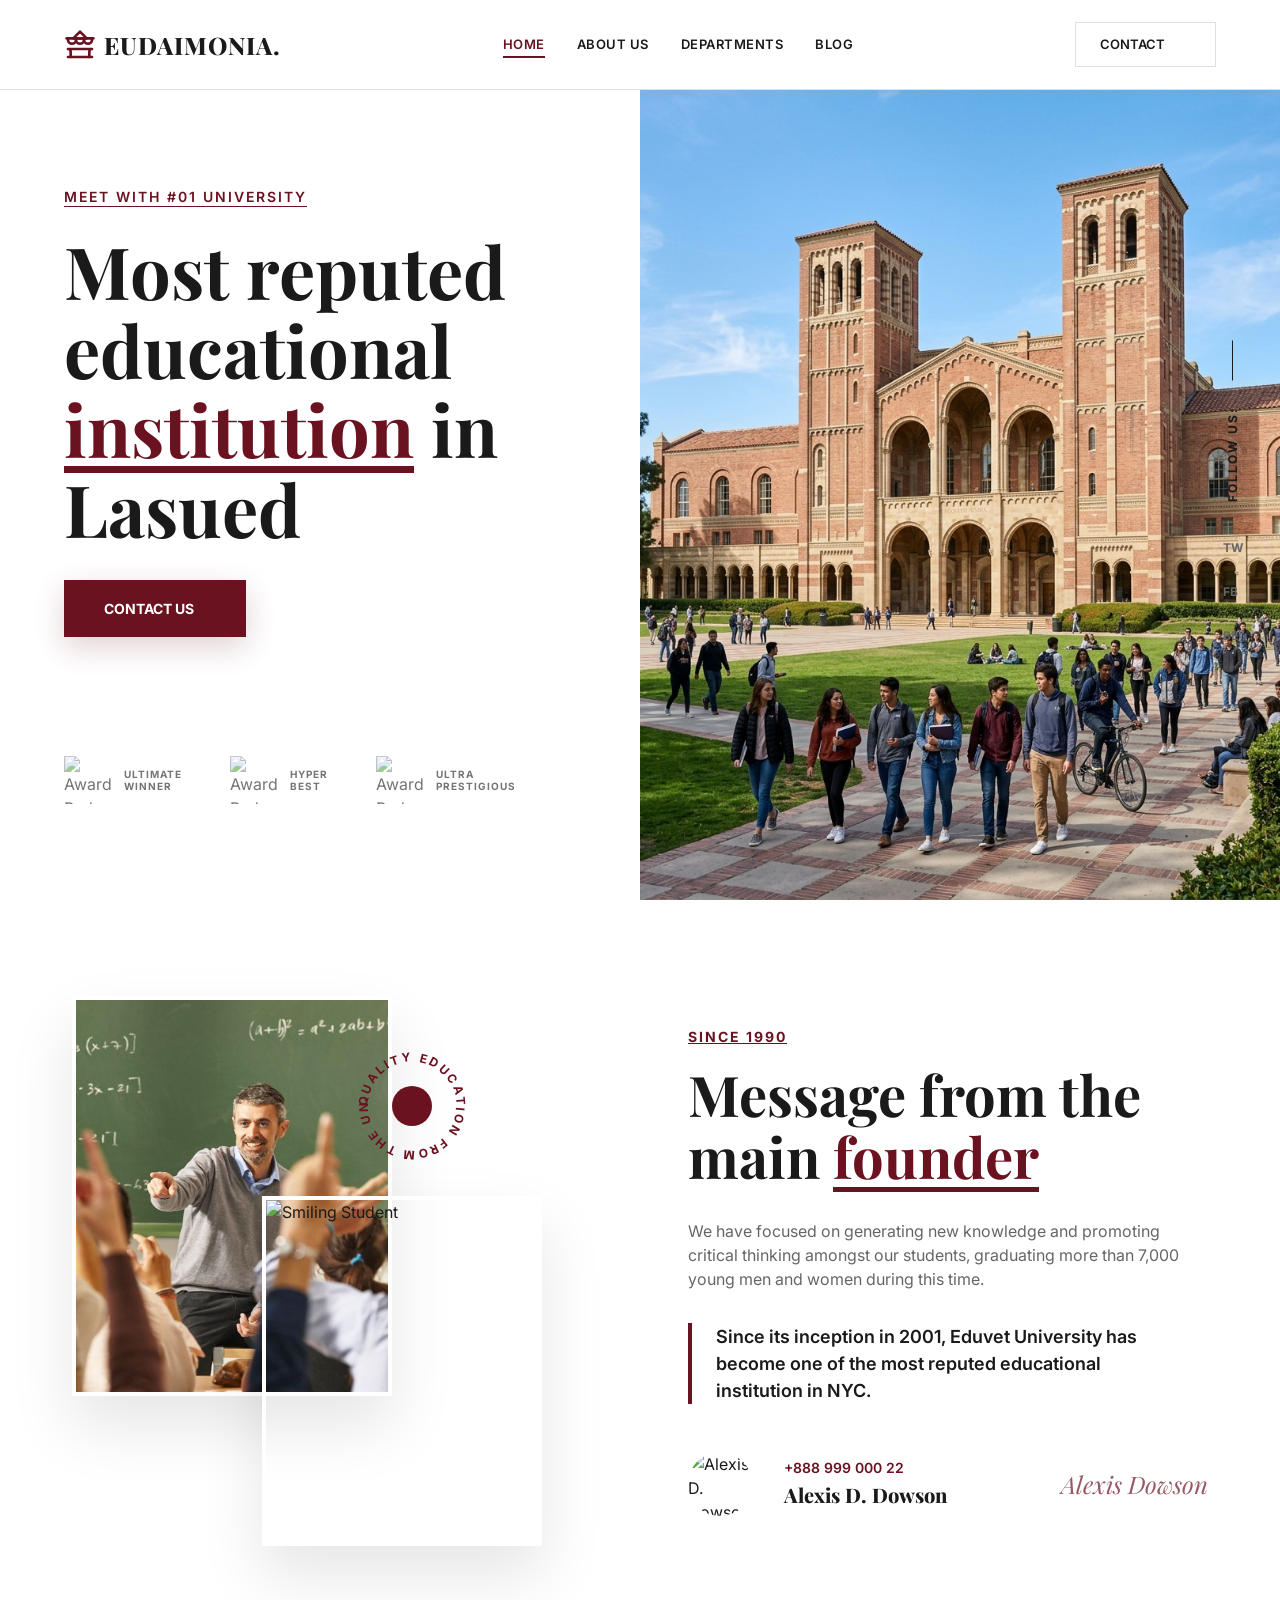
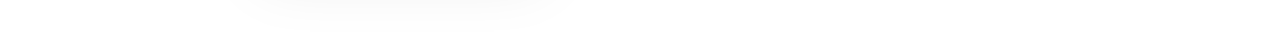
==== index.html @ 39910930 "Fix case sensitivity for hosting (rename Index.html, Style.css, Script.js to lowercase)" ====
<!DOCTYPE html>
<html lang="en">

<head>
    <meta charset="UTF-8">
    <meta name="viewport" content="width=device-width, initial-scale=1.0">
    <title>EUDAIMONIA | Most Reputed Educational Institution</title>
    <meta name="description"
        content="Eudaimonia University - The most reputed educational institution in Booston. Join us for a world-class education and prestigious career opportunities.">
    <link rel="stylesheet" href="style.css">
    <!-- Lucide Icons -->
    <script src="https://unpkg.com/lucide@latest"></script>
</head>

<body>

    <header class="header">
        <div class="logo">
            <svg class="logo-icon" viewBox="0 0 24 24" fill="none" stroke="currentColor" stroke-width="2"
                stroke-linecap="round" stroke-linejoin="round">
                <path d="M3 21h18" />
                <path d="M3 7v1a3 3 0 0 0 6 0V7" />
                <path d="M9 7v1a3 3 0 0 0 6 0V7" />
                <path d="M15 7v1a3 3 0 0 0 6 0V7" />
                <path d="M19 21v-4a2 2 0 0 1 2-2H3a2 2 0 0 1 2 2v4" />
                <path d="M2 7h20" />
                <path d="M12 2 7 7h10L12 2Z" />
            </svg>
            EUDAIMONIA.
        </div>

        <nav class="nav" id="main-nav">
            <a href="#" class="nav-link active">Home</a>
            <a href="./Pages/About.html" class="nav-link">About Us</a>
            <a href="./Pages/Department.html" class="nav-link">Departments</a>
            <a href="./Pages/Blog.html" class="nav-link">Blog</a>
        </nav>

        <div class="header-actions">
            <a href="./Pages/ContactUs.html" class="admission-btn">
                <span>Contact</span>
                <i data-lucide="arrow-up-right" style="width: 16px;"></i>
            </a>
            <button class="menu-toggle" id="menu-toggle" aria-label="Toggle Menu">
                <i data-lucide="menu"></i>
            </button>
        </div>
    </header>

    <main>
        <section class="hero">
            <div class="hero-content">
                <p class="hero-subtitle">Meet with #01 University</p>
                <h1 class="hero-title">
                    Most reputed educational <span>institution</span> in Lasued
                </h1>

                <a href="#" class="apply-btn">
                    Contact Us
                    <i data-lucide="arrow-up-right"></i>
                </a>

                <div class="hero-badges">
                    <div class="badge-item">
                        <img src="https://img.icons8.com/ios/100/6b1221/medal.png" alt="Award Badge" class="badge-icon">
                        <div class="badge-text">Ultimate<br>Winner</div>
                    </div>
                    <div class="badge-item">
                        <img src="https://img.icons8.com/ios/100/6b1221/guarantee--v1.png" alt="Award Badge"
                            class="badge-icon">
                        <div class="badge-text">Hyper<br>Best</div>
                    </div>
                    <div class="badge-item">
                        <img src="https://img.icons8.com/ios/100/6b1221/certificate.png" alt="Award Badge"
                            class="badge-icon">
                        <div class="badge-text">Ultra<br>Prestigious</div>
                    </div>
                </div>
            </div>

            <div class="hero-image-container">
                <img src="assets/hero.png" alt="Eudaimonia University Campus" class="hero-image">

                <aside class="social-sidebar">
                    <span class="follow-text">Follow Us:</span>
                    <div class="social-links">
                        <a href="#" class="social-link">TW</a>
                        <a href="#" class="social-link">FB</a>
                        <a href="#" class="social-link">BE</a>
                    </div>
                </aside>
            </div>
        </section>
    </main>

    <section class="founder-section">
        <div class="container">
            <div class="founder-grid">
                <div class="founder-images">
                    <div class="image-wrapper top-image">
                        <img src="./assets/Professor_with_Student.jpg" alt="Professor with Student">
                    </div>
                    <div class="image-wrapper bottom-image">
                        <img src="https://images.unsplash.com/photo-1523240795612-9a054b0db644?auto=format&fit=crop&q=80&w=800"
                            alt="Smiling Student">
                    </div>
                    <div class="quality-badge">
                        <svg viewBox="0 0 100 100">
                            <path id="circlePath" d="M 50, 50 m -37, 0 a 37,37 0 1,1 74,0 a 37,37 0 1,1 -74,0"
                                fill="none" />
                            <text font-size="10" font-weight="700" letter-spacing="2" fill="var(--primary)">
                                <textPath href="#circlePath">QUALITY EDUCATION FROM THE UNIVEX • </textPath>
                            </text>
                        </svg>
                        <div class="badge-center">
                            <i data-lucide="book-open"></i>
                        </div>
                    </div>
                </div>

                <div class="founder-content">
                    <p class="section-subtitle">Since 1990</p>
                    <h2 class="section-title">Message from the main <span>founder</span></h2>

                    <p class="founder-description">
                        We have focused on generating new knowledge and promoting critical thinking amongst our
                        students, graduating more than 7,000 young men and women during this time.
                    </p>

                    <blockquote class="founder-quote">
                        Since its inception in 2001, Eduvet University has become one of the most reputed educational
                        institution in NYC.
                    </blockquote>

                    <div class="founder-info">
                        <div class="founder-avatar">
                            <img src="https://images.unsplash.com/photo-1573496359142-b8d87734a5a2?auto=format&fit=crop&q=80&w=200"
                                alt="Alexis D. Dowson">
                        </div>
                        <div class="founder-meta">
                            <p class="founder-phone">+888 999 000 22</p>
                            <h4 class="founder-name">Alexis D. Dowson</h4>
                        </div>
                        <div class="founder-signature">
                            <span class="signature-font">Alexis Dowson</span>
                        </div>
                    </div>
                </div>
            </div>
        </div>
    </section>

    <script src="script.js"></script>
    <script>
        // Initialize Lucide icons
        lucide.createIcons();
    </script>
</body>

</html>
---- style.css ----
@import url('https://fonts.googleapis.com/css2?family=Inter:wght@400;500;600;700&family=Playfair+Display:wght@700;800&display=swap');

:root {
    /* Colors */
    --primary: #6b1221;
    --primary-hover: #540e1a;
    --text-main: #1a1a1a;
    --text-muted: #666666;
    --bg-white: #ffffff;
    --bg-light: #f9f9f9;
    --border: #e0e0e0;

    /* Spacing (8px grid) */
    --space-1: 8px;
    --space-2: 16px;
    --space-3: 24px;
    --space-4: 32px;
    --space-6: 48px;
    --space-8: 64px;
    --space-12: 96px;

    /* Transitions */
    --transition: all 0.3s cubic-bezier(0.4, 0, 0.2, 1);
}

/* Base Styles */
* {
    margin: 0;
    padding: 0;
    box-sizing: border-box;
    -webkit-font-smoothing: antialiased;
}

body {
    font-family: 'Inter', sans-serif;
    color: var(--text-main);
    background-color: var(--bg-white);
    line-height: 1.5;
    overflow-x: hidden;
}

h1,
h2,
h3 {
    font-family: 'Playfair Display', serif;
    line-height: 1.1;
}

a {
    text-decoration: none;
    color: inherit;
    transition: var(--transition);
}

ul {
    list-style: none;
}

img {
    max-width: 100%;
    display: block;
}

/* Accessibility */
@media (prefers-reduced-motion: reduce) {
    * {
        animation-duration: 0.01ms !important;
        animation-iteration-count: 1 !important;
        transition-duration: 0.01ms !important;
        scroll-behavior: auto !important;
    }
}

/* Header & Navigation */
.header {
    height: 90px;
    display: flex;
    align-items: center;
    justify-content: space-between;
    padding: 0 var(--space-8);
    border-bottom: 1px solid var(--border);
    background: var(--bg-white);
    position: sticky;
    top: 0;
    z-index: 100;
}

.logo {
    display: flex;
    align-items: center;
    gap: var(--space-1);
    font-size: 24px;
    font-weight: 800;
    font-family: 'Playfair Display', serif;
    letter-spacing: 1px;
}

.logo-icon {
    width: 32px;
    height: 32px;
    color: var(--primary);
}

.nav {
    display: flex;
    align-items: center;
    gap: var(--space-4);
}

.nav-link {
    font-size: 13px;
    font-weight: 600;
    text-transform: uppercase;
    letter-spacing: 0.5px;
    color: var(--text-main);
    position: relative;
}

.nav-link::after {
    content: '';
    position: absolute;
    bottom: -4px;
    left: 0;
    width: 0;
    height: 2px;
    background: var(--primary);
    transition: var(--transition);
}

.nav-link:hover,
.nav-link.active {
    color: var(--primary);
}

.nav-link:hover::after,
.nav-link.active::after {
    width: 100%;
}

.header-actions {
    display: flex;
    align-items: center;
    gap: var(--space-3);
}

.search-btn {
    background: none;
    border: none;
    cursor: pointer;
    padding: var(--space-1);
    color: var(--text-main);
    transition: var(--transition);
}

.search-btn:hover {
    color: var(--primary);
    transform: scale(1.1);
}

.admission-btn {
    border: 1px solid var(--border);
    padding: 12px var(--space-3);
    font-size: 13px;
    font-weight: 600;
    text-transform: uppercase;
    display: flex;
    align-items: center;
    gap: 10px;
    transition: var(--transition);
}

.admission-btn:hover {
    background: var(--primary);
    color: white;
    border-color: var(--primary);
}

.menu-toggle {
    display: none;
    background: none;
    border: none;
    cursor: pointer;
    padding: var(--space-1);
    color: var(--text-main);
    transition: var(--transition);
}

/* Hero Section */
.hero {
    display: grid;
    grid-template-columns: 1fr 1fr;
    min-height: calc(100vh - 90px);
    position: relative;
}

.hero-content {
    padding: var(--space-12) var(--space-8);
    display: flex;
    flex-direction: column;
    justify-content: center;
    position: relative;
    background: var(--bg-white);
}

/* Watermark background */
.hero-content::before {
    content: '';
    position: absolute;
    top: 50%;
    left: 10%;
    width: 80%;
    height: 80%;
    background: url('https://img.icons8.com/ios/500/maroon/greek-temple.png');
    background-repeat: no-repeat;
    background-size: contain;
    background-position: center;
    opacity: 0.03;
    transform: translateY(-50%);
    pointer-events: none;
}

.hero-subtitle {
    font-size: 14px;
    font-weight: 600;
    color: var(--primary);
    text-transform: uppercase;
    letter-spacing: 2px;
    margin-bottom: var(--space-3);
    text-decoration: underline;
    text-underline-offset: 4px;
}

.hero-title {
    font-size: 72px;
    color: var(--text-main);
    margin-bottom: var(--space-4);
    max-width: 600px;
}

.hero-title span {
    color: var(--primary);
    text-decoration: underline;
    text-underline-offset: 8px;
}

.apply-btn {
    display: inline-flex;
    align-items: center;
    gap: 12px;
    background: var(--primary);
    color: white;
    padding: 18px 40px;
    font-size: 14px;
    font-weight: 700;
    text-transform: uppercase;
    width: fit-content;
    margin-bottom: var(--space-12);
    box-shadow: 0 10px 30px rgba(107, 18, 33, 0.2);
}

.apply-btn:hover {
    background: var(--primary-hover);
    transform: translateY(-2px);
    box-shadow: 0 15px 40px rgba(107, 18, 33, 0.3);
}

.hero-badges {
    display: flex;
    gap: var(--space-6);
    margin-top: auto;
}

.badge-item {
    display: flex;
    align-items: center;
    gap: 12px;
    opacity: 0.6;
    transition: var(--transition);
}

.badge-item:hover {
    opacity: 1;
}

.badge-icon {
    width: 48px;
    height: 48px;
}

.badge-text {
    font-size: 10px;
    font-weight: 700;
    text-transform: uppercase;
    letter-spacing: 1px;
    line-height: 1.2;
}

/* Hero Image Column */
.hero-image-container {
    position: relative;
    overflow: hidden;
}

.hero-image {
    width: 100%;
    height: 100%;
    object-fit: cover;
    transition: transform 10s ease;
}

.hero-image-container:hover .hero-image {
    transform: scale(1.1);
}

/* Social Sidebar */
.social-sidebar {
    position: absolute;
    right: 0;
    top: 50%;
    transform: translateY(-50%);
    display: flex;
    flex-direction: column;
    align-items: center;
    gap: var(--space-4);
    padding: var(--space-4);
    z-index: 10;
}

.follow-text {
    writing-mode: vertical-rl;
    transform: rotate(180deg);
    font-size: 12px;
    font-weight: 700;
    text-transform: uppercase;
    letter-spacing: 2px;
    color: var(--text-main);
    display: flex;
    align-items: center;
    gap: var(--space-2);
}

.follow-text::after {
    content: '';
    width: 1px;
    height: 40px;
    background: var(--text-main);
    margin-top: 10px;
}

.social-links {
    display: flex;
    flex-direction: column;
    gap: var(--space-2);
}

.social-link {
    font-size: 12px;
    font-weight: 700;
    color: var(--text-muted);
    padding: 5px;
}

.social-link:hover {
    color: var(--primary);
}

/* Responsive */
@media (max-width: 1024px) {
    .hero-title {
        font-size: 56px;
    }

    .header {
        padding: 0 var(--space-4);
    }

    .nav {
        gap: var(--space-2);
    }
}

@media (max-width: 768px) {
    .header {
        height: 80px;
        padding: 0 var(--space-2);
    }

    .search-btn,
    .admission-btn {
        display: none;
    }

    .menu-toggle {
        display: block;
        border: 1px solid var(--text-main);
        padding: 10px;
    }

    .hero {
        display: block;
        /* Stack or overlap */
        min-height: auto;
        padding-top: 0;
    }

    .hero-image-container {
        position: absolute;
        top: 0;
        right: 0;
        width: 100%;
        height: 100%;
        z-index: 1;
        opacity: 0.8;
    }

    .hero-image {
        object-position: right top;
    }

    .hero-content {
        position: relative;
        z-index: 2;
        padding: var(--space-8) var(--space-3);
        background: linear-gradient(to right, white 60%, rgba(255, 255, 255, 0) 100%);
        text-align: left;
        align-items: flex-start;
        min-height: 600px;
    }

    .hero-subtitle {
        font-size: 14px;
        margin-bottom: var(--space-4);
    }

    .hero-title {
        font-size: 42px;
        max-width: 280px;
        margin-bottom: var(--space-4);
    }

    .hero-title span {
        display: inline-block;
        border-bottom: 6px solid var(--primary);
        text-decoration: none;
        padding-bottom: 4px;
    }

    .apply-btn {
        margin-bottom: var(--space-6);
    }

    .hero-badges {
        display: none;
        /* Not visible in the reference mobile image */
    }

    .hero-content::before {
        display: none;
    }

    .nav {
        display: flex;
        flex-direction: column;
        position: fixed;
        top: 80px;
        left: 0;
        width: 100%;
        background: var(--bg-white);
        padding: var(--space-4);
        border-bottom: 1px solid var(--border);
        gap: var(--space-3);
        transform: translateY(-100%);
        opacity: 0;
        visibility: hidden;
        transition: var(--transition);
        z-index: 90;
    }

    .nav.active {
        transform: translateY(0);
        opacity: 1;
        visibility: visible;
    }

    .nav-link {
        font-size: 16px;
        width: 100%;
        padding: var(--space-1) 0;
    }

    .social-sidebar {
        display: none;
    }
}

/* Founder Section */
.founder-section {
    padding: var(--space-12) 0;
    background: var(--bg-white);
    overflow: hidden;
}

.container {
    max-width: 1200px;
    margin: 0 auto;
    padding: 0 var(--space-4);
}

.founder-grid {
    display: grid;
    grid-template-columns: 1fr 1fr;
    gap: var(--space-12);
    align-items: center;
}

.founder-images {
    position: relative;
    height: 550px;
}

.image-wrapper {
    position: absolute;
    border: 4px solid white;
    box-shadow: 0 30px 60px rgba(0, 0, 0, 0.1);
    overflow: hidden;
    transition: var(--transition);
}

.image-wrapper img {
    width: 100%;
    height: 100%;
    object-fit: cover;
    transition: var(--transition);
}

.image-wrapper:hover img {
    transform: scale(1.05);
}

.top-image {
    width: 320px;
    height: 400px;
    top: 0;
    left: 0;
    z-index: 1;
}

.bottom-image {
    width: 280px;
    height: 350px;
    bottom: 0;
    right: 50px;
    z-index: 2;
}

.quality-badge {
    position: absolute;
    top: 50px;
    right: 120px;
    width: 120px;
    height: 120px;
    z-index: 3;
    animation: rotate 20s linear infinite;
}

.badge-center {
    position: absolute;
    top: 50%;
    left: 50%;
    transform: translate(-50%, -50%);
    background: var(--primary);
    color: white;
    width: 40px;
    height: 40px;
    border-radius: 50%;
    display: flex;
    align-items: center;
    justify-content: center;
}

@keyframes rotate {
    from {
        transform: rotate(0deg);
    }

    to {
        transform: rotate(360deg);
    }
}

.section-subtitle {
    font-size: 14px;
    font-weight: 700;
    color: var(--primary);
    text-transform: uppercase;
    letter-spacing: 2px;
    margin-bottom: var(--space-2);
    text-decoration: underline;
}

.section-title {
    font-size: 56px;
    color: var(--text-main);
    margin-bottom: var(--space-4);
    max-width: 500px;
}

.section-title span {
    color: var(--primary);
    text-decoration: underline;
    text-underline-offset: 8px;
}

.founder-description {
    color: var(--text-muted);
    font-size: 16px;
    margin-bottom: var(--space-4);
    max-width: 500px;
}

.founder-quote {
    border-left: 4px solid var(--primary);
    padding-left: var(--space-3);
    font-size: 18px;
    font-weight: 600;
    color: var(--text-main);
    margin-bottom: var(--space-6);
    max-width: 500px;
}

.founder-info {
    display: flex;
    align-items: center;
    gap: var(--space-4);
}

.founder-avatar {
    width: 64px;
    height: 64px;
    border-radius: 50%;
    overflow: hidden;
}

.founder-avatar img {
    width: 100%;
    height: 100%;
    object-fit: cover;
}

.founder-phone {
    font-size: 14px;
    font-weight: 600;
    color: var(--primary);
    margin-bottom: 2px;
}

.founder-name {
    font-size: 20px;
    font-weight: 800;
    font-family: 'Playfair Display', serif;
}

.founder-signature {
    margin-left: auto;
}

.signature-font {
    font-family: 'Playfair Display', serif;
    font-style: italic;
    font-size: 24px;
    color: var(--primary);
    opacity: 0.7;
}

/* Responsive adjustments for founder section */
@media (max-width: 992px) {
    .section-title {
        font-size: 48px;
    }

    .founder-grid {
        gap: var(--space-8);
    }
}

@media (max-width: 768px) {
    .founder-section {
        padding: var(--space-8) 0;
    }

    .founder-grid {
        grid-template-columns: 1fr;
        gap: var(--space-12);
    }

    .founder-images {
        height: 600px;
        /* Increased to accommodate vertical stacking */
        width: 100%;
        max-width: 450px;
        margin: 0 auto;
        position: relative;
    }

    .top-image {
        width: 70%;
        height: auto;
        aspect-ratio: 3/4;
        top: 0;
        left: 0;
    }

    .bottom-image {
        width: 70%;
        height: auto;
        aspect-ratio: 3/4;
        bottom: 0;
        right: 0;
        top: auto;
        z-index: 2;
    }

    .quality-badge {
        width: 140px;
        height: 140px;
        top: 10px;
        right: -10px;
        display: block;
        z-index: 3;
    }

    .badge-center {
        width: 35px;
        height: 35px;
    }

    .section-title {
        font-size: 38px;
        line-height: 1.2;
    }

    .founder-description,
    .founder-quote {
        text-align: left;
    }

    .founder-quote {
        border-left: 4px solid var(--primary);
        border-top: none;
        padding-left: var(--space-3);
        padding-top: 0;
    }

    .founder-info {
        flex-direction: row;
        flex-wrap: wrap;
        text-align: left;
    }

    .founder-signature {
        margin-left: 0;
        margin-top: var(--space-2);
    }
}

@media (max-width: 480px) {
    .founder-images {
        height: 500px;
    }

    .quality-badge {
        width: 110px;
        height: 110px;
        right: 0;
    }

    .section-title {
        font-size: 32px;
    }
}
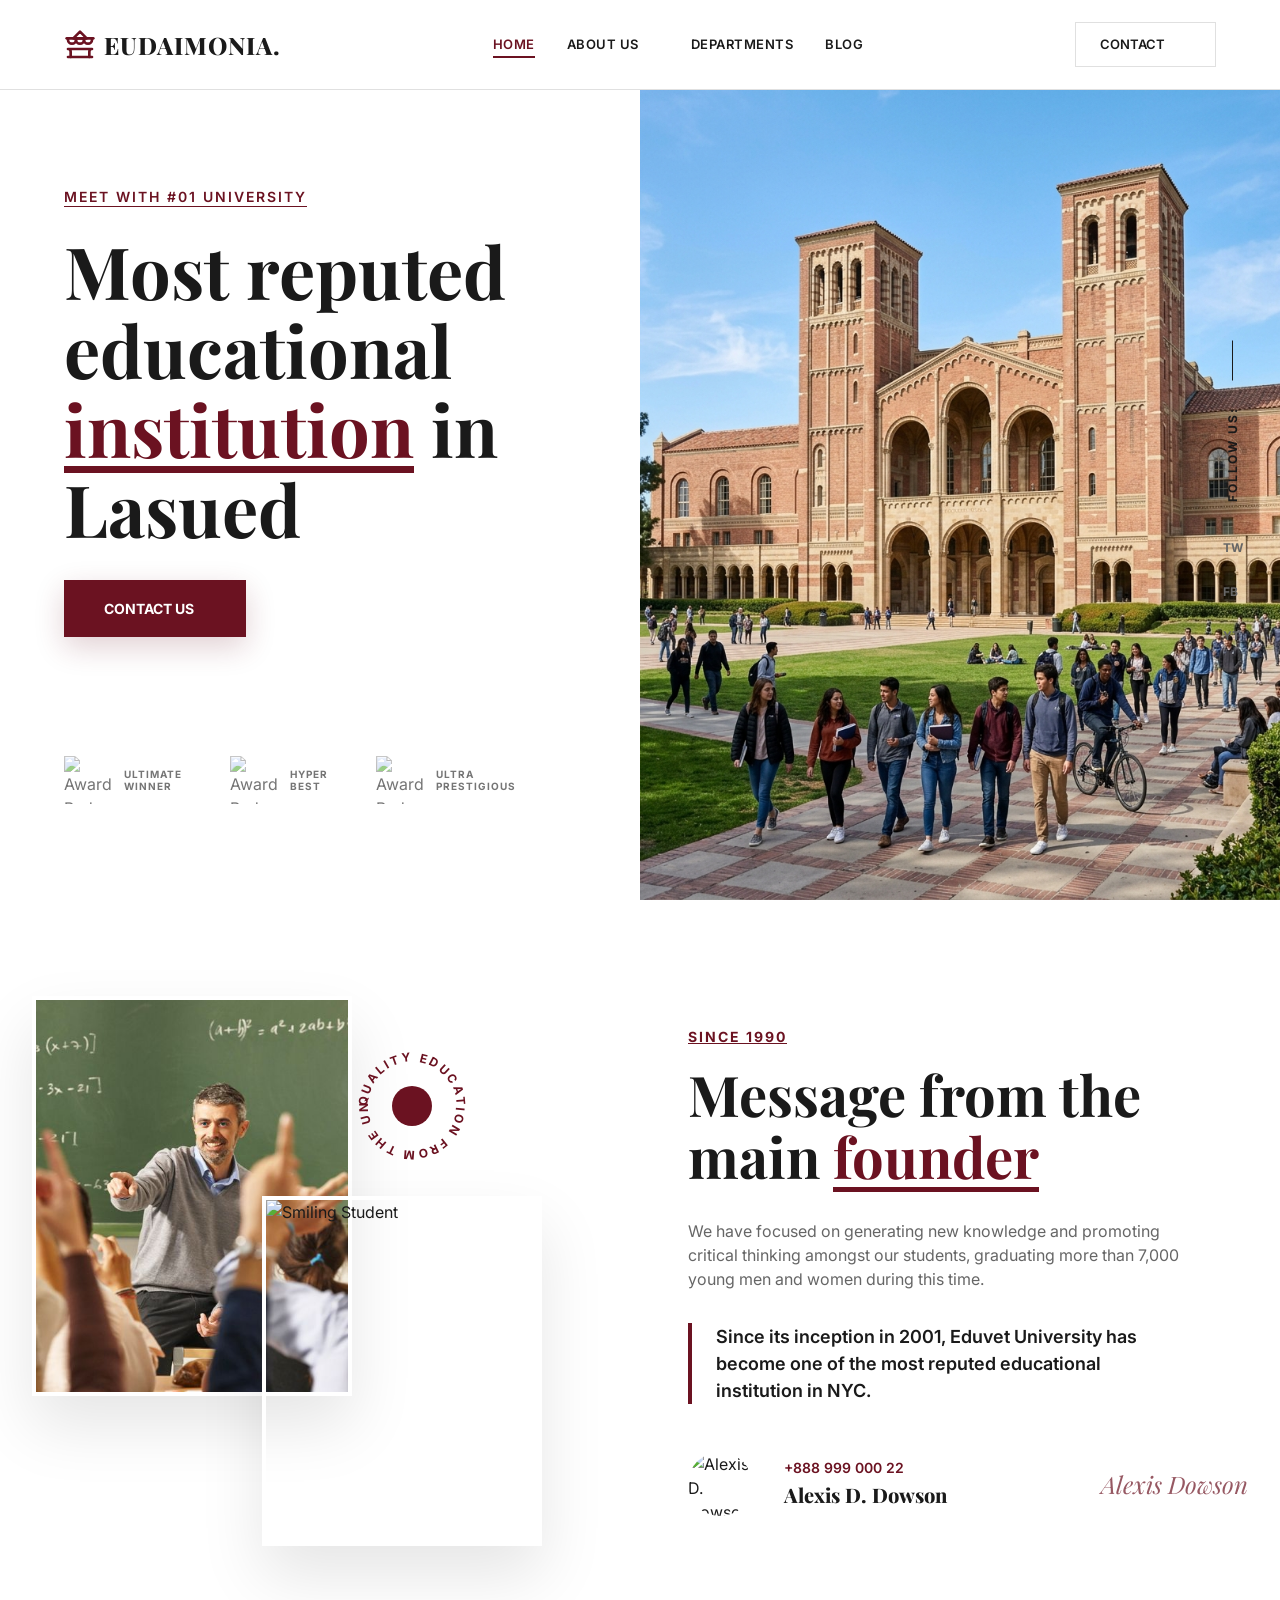
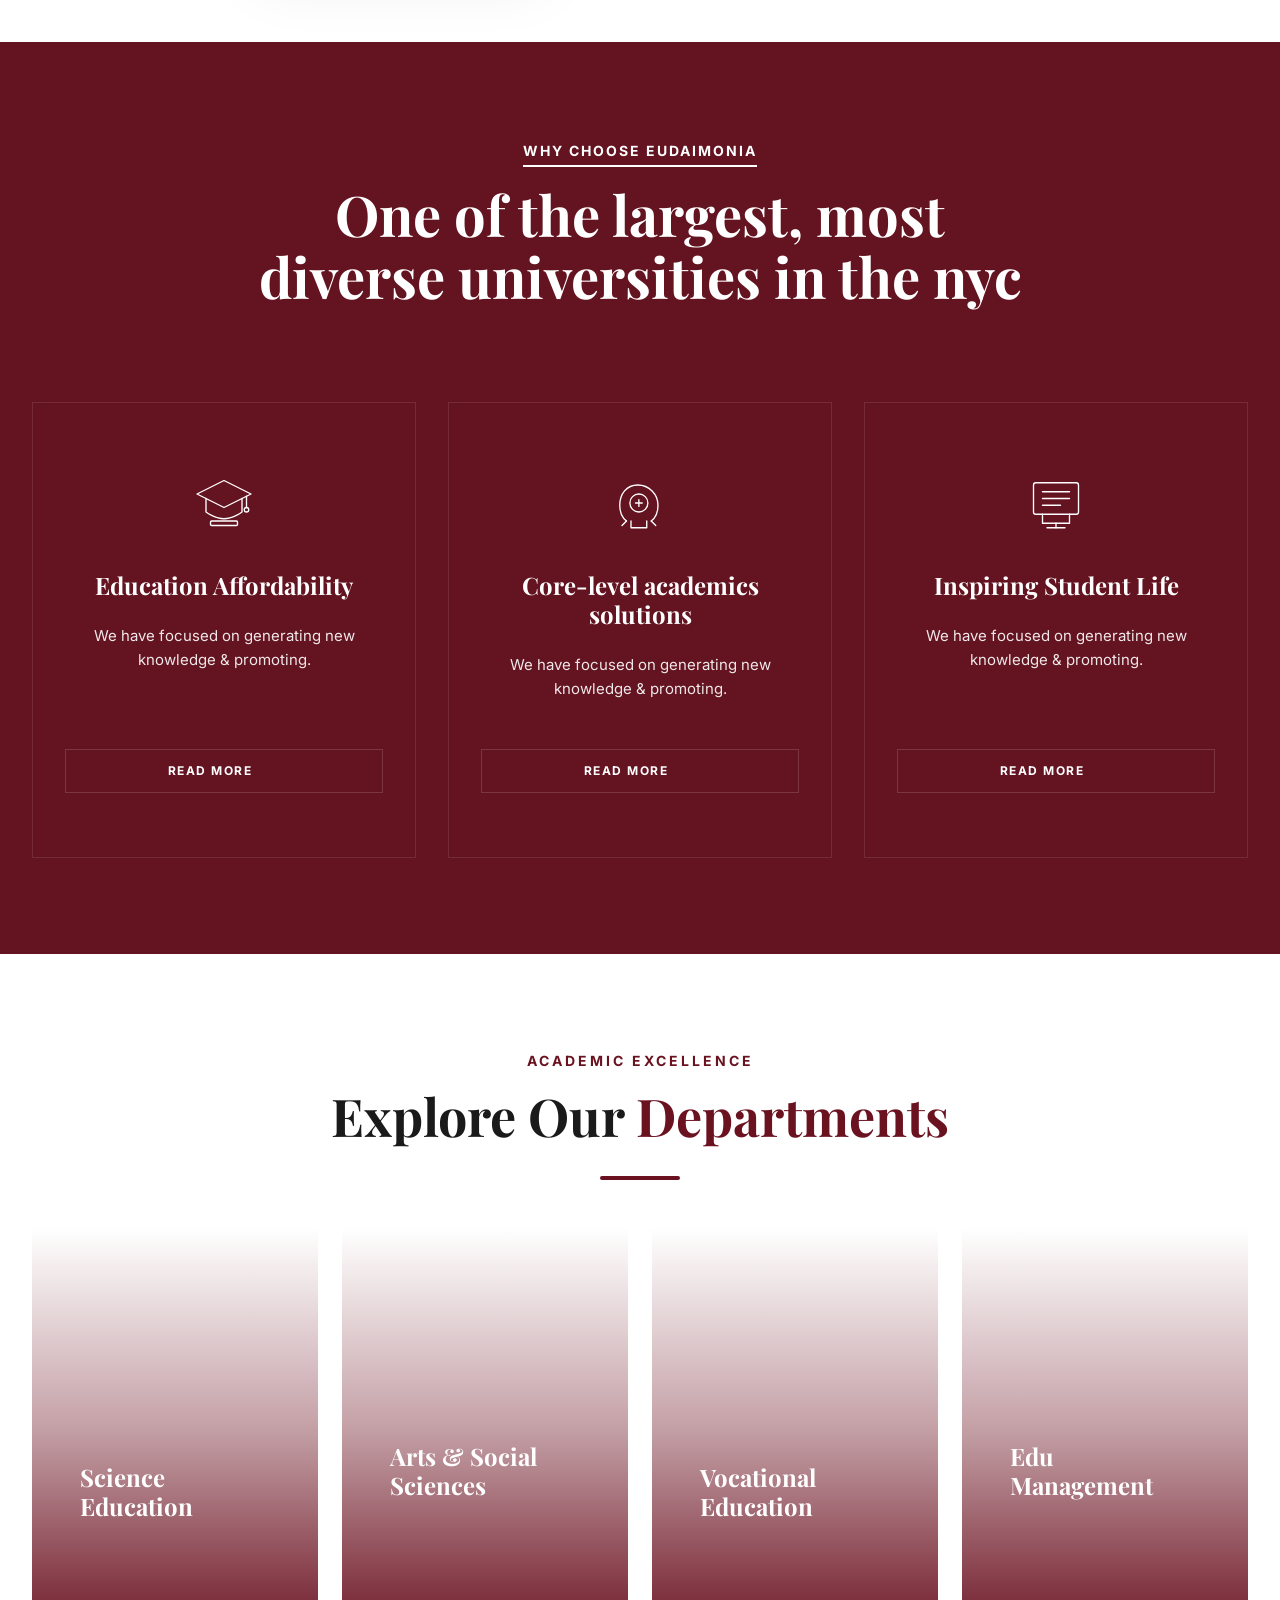
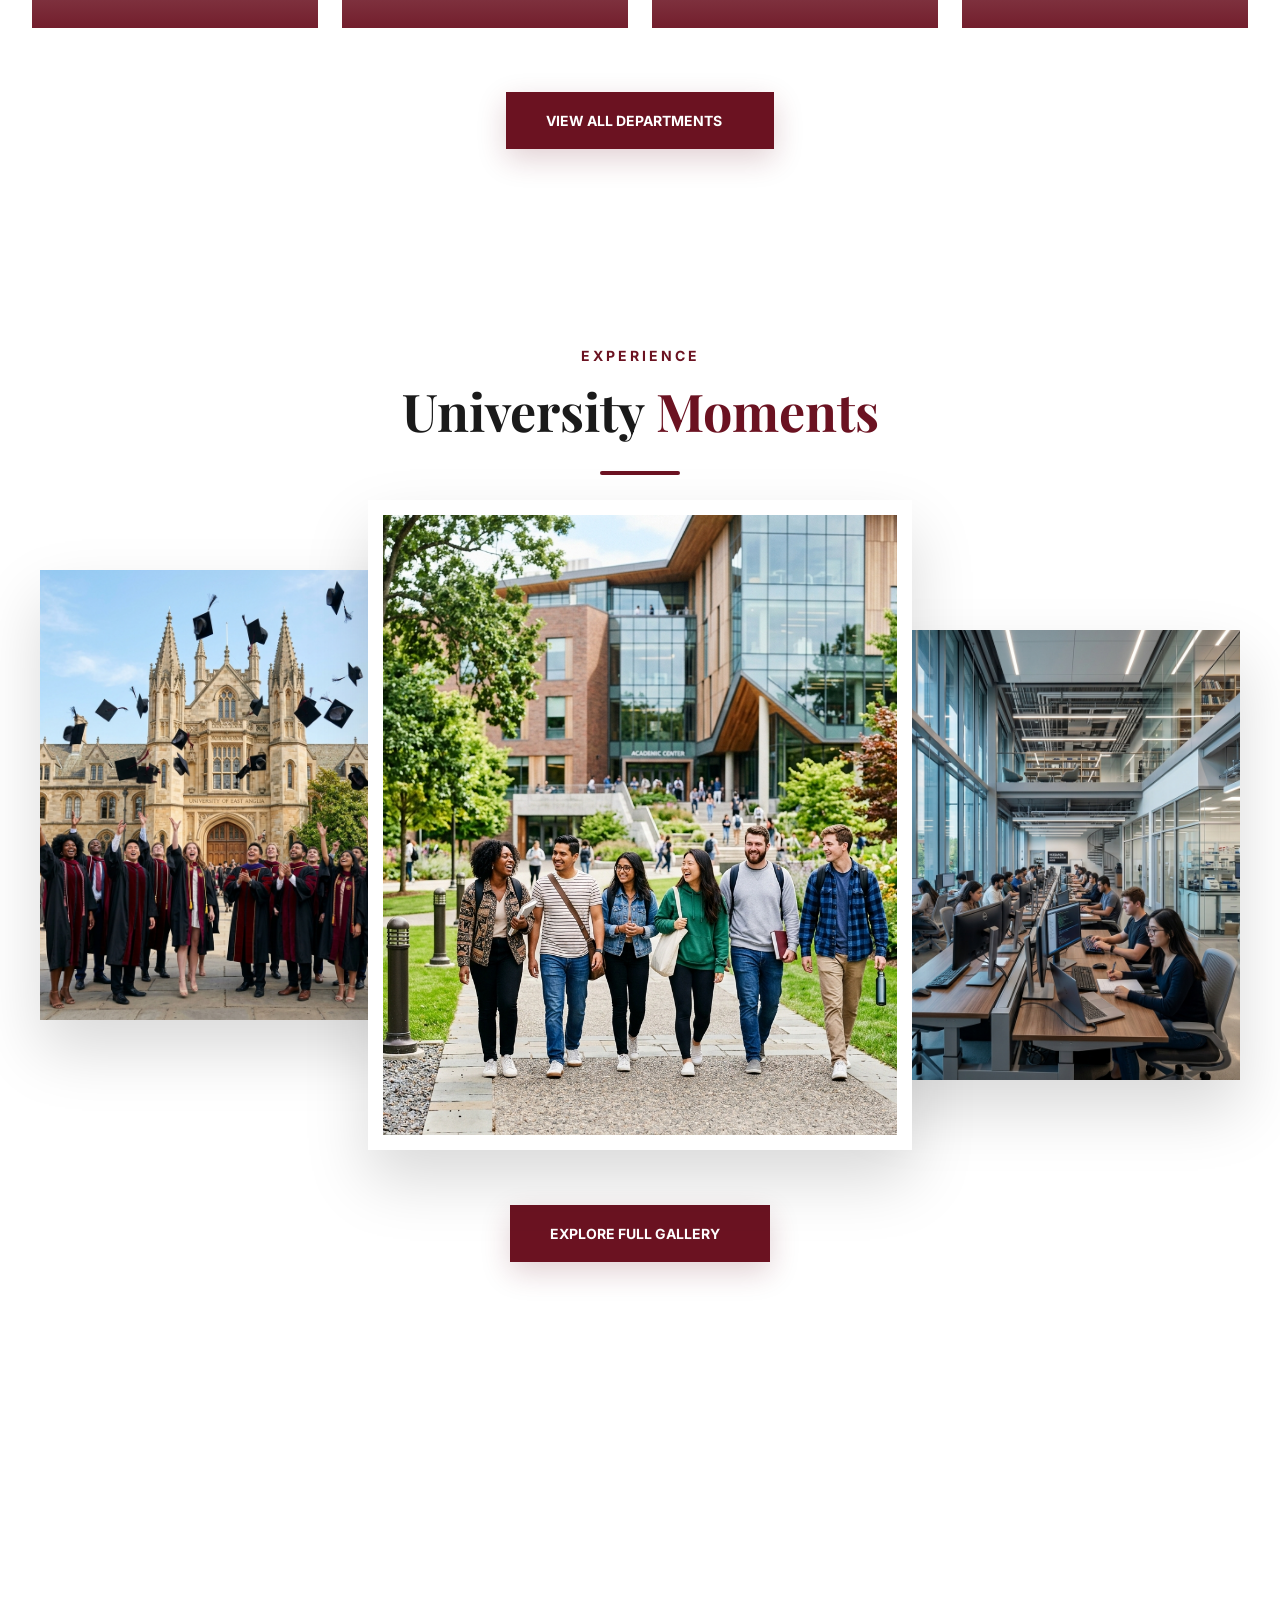
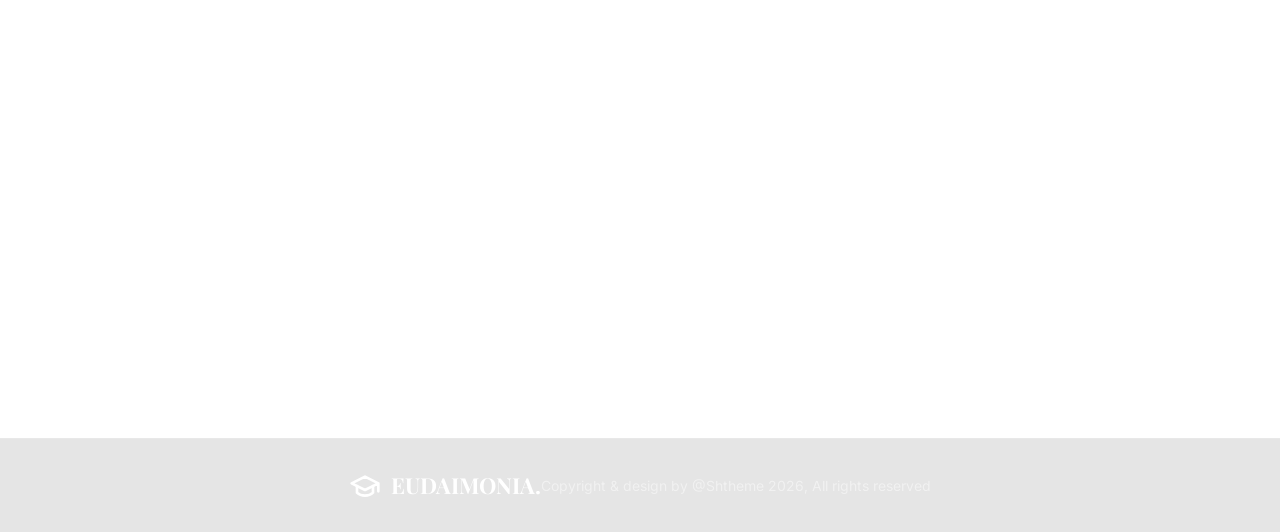
==== commit 0eef91cf: "added some new page" ====
--- a/index.html
+++ b/index.html
@@ -8,6 +8,7 @@
     <meta name="description"
         content="Eudaimonia University - The most reputed educational institution in Booston. Join us for a world-class education and prestigious career opportunities.">
     <link rel="stylesheet" href="style.css">
+    <link rel="icon" type="image/x-icon" href="./assets/LasuedLogo.jpg">
     <!-- Lucide Icons -->
     <script src="https://unpkg.com/lucide@latest"></script>
 </head>
@@ -30,8 +31,23 @@
         </div>
 
         <nav class="nav" id="main-nav">
-            <a href="#" class="nav-link active">Home</a>
-            <a href="./Pages/About.html" class="nav-link">About Us</a>
+            <a href="index.html" class="nav-link active">Home</a>
+            <div class="nav-item">
+                <a href="./Pages/About.html" class="nav-link dropdown-toggle">
+                    About Us
+                    <i data-lucide="chevron-down"></i>
+                </a>
+                <div class="dropdown-menu">
+                    <a href="./Pages/WhyUs.html" class="dropdown-link">
+                        <i data-lucide="help-circle"></i>
+                        Why Choose Us
+                    </a>
+                    <a href="./Pages/Gallery.html" class="dropdown-link">
+                        <i data-lucide="image"></i>
+                        Full Gallery
+                    </a>
+                </div>
+            </div>
             <a href="./Pages/Department.html" class="nav-link">Departments</a>
             <a href="./Pages/Blog.html" class="nav-link">Blog</a>
         </nav>
@@ -50,17 +66,17 @@
     <main>
         <section class="hero">
             <div class="hero-content">
-                <p class="hero-subtitle">Meet with #01 University</p>
-                <h1 class="hero-title">
+                <p class="hero-subtitle reveal">Meet with #01 University</p>
+                <h1 class="hero-title reveal">
                     Most reputed educational <span>institution</span> in Lasued
                 </h1>
 
-                <a href="#" class="apply-btn">
+                <a href="#" class="apply-btn reveal">
                     Contact Us
                     <i data-lucide="arrow-up-right"></i>
                 </a>
 
-                <div class="hero-badges">
+                <div class="hero-badges reveal">
                     <div class="badge-item">
                         <img src="https://img.icons8.com/ios/100/6b1221/medal.png" alt="Award Badge" class="badge-icon">
                         <div class="badge-text">Ultimate<br>Winner</div>
@@ -84,9 +100,9 @@
                 <aside class="social-sidebar">
                     <span class="follow-text">Follow Us:</span>
                     <div class="social-links">
-                        <a href="#" class="social-link">TW</a>
-                        <a href="#" class="social-link">FB</a>
-                        <a href="#" class="social-link">BE</a>
+                        <a href="https://x.com/lasued_official" target="_blank" class="social-link">TW</a>
+                        <a href="https://web.facebook.com/lasuedofficial/" target="_blank" class="social-link">FB</a>
+                        <a href="https://www.youtube.com/@LASUEDOfficial" target="_blank" class="social-link">YT</a>
                     </div>
                 </aside>
             </div>
@@ -118,7 +134,7 @@
                     </div>
                 </div>
 
-                <div class="founder-content">
+                <div class="founder-content reveal">
                     <p class="section-subtitle">Since 1990</p>
                     <h2 class="section-title">Message from the main <span>founder</span></h2>
 
@@ -149,6 +165,263 @@
             </div>
         </div>
     </section>
+
+    <section class="why-choose-section" id="why-us">
+        <div class="container">
+            <div class="why-header reveal">
+                <p class="why-subtitle">WHY CHOOSE EUDAIMONIA</p>
+                <h2 class="why-title" style="color: white;">One of the largest, most diverse <span>universities</span>
+                    in the nyc</h2>
+            </div>
+
+            <div class="why-grid">
+                <div class="why-card reveal delay-1">
+                    <div class="why-icon">
+                        <svg viewBox="0 0 64 64" fill="none" stroke="currentColor" stroke-width="1.5"
+                            stroke-linecap="round" stroke-linejoin="round">
+                            <path d="M32 12L8 24L32 36L56 24L32 12Z" />
+                            <path d="M16 28V40C16 40 24 46 32 46C40 46 48 40 48 40V28" />
+                            <path d="M52 26V36" />
+                            <circle cx="52" cy="38" r="2" />
+                            <rect x="20" y="48" width="24" height="4" rx="1" />
+                        </svg>
+                    </div>
+                    <h3 class="why-card-title">Education Affordability</h3>
+                    <p class="why-card-text">We have focused on generating new knowledge & promoting.</p>
+                    <a href="./Pages/WhyUs.html" class="why-read-more">READ MORE <i
+                            data-lucide="arrow-up-right"></i></a>
+                </div>
+
+                <div class="why-card reveal delay-2">
+                    <div class="why-icon">
+                        <svg viewBox="0 0 64 64" fill="none" stroke="currentColor" stroke-width="1.5"
+                            stroke-linecap="round" stroke-linejoin="round">
+                            <path d="M42 48C46 45 48 40 48 34C48 24 40 16 30 16C20 16 14 24 14 34C14 40 16 45 20 48" />
+                            <path d="M24 48V54H38V48" />
+                            <circle cx="31" cy="32" r="8" />
+                            <path d="M28 32H34" />
+                            <path d="M31 29V35" />
+                            <path d="M42 48L46 52" />
+                            <path d="M20 48L16 52" />
+                        </svg>
+                    </div>
+                    <h3 class="why-card-title">Core-level academics solutions</h3>
+                    <p class="why-card-text">We have focused on generating new knowledge & promoting.</p>
+                    <a href="./Pages/WhyUs.html" class="why-read-more">READ MORE <i
+                            data-lucide="arrow-up-right"></i></a>
+                </div>
+
+                <div class="why-card reveal delay-3">
+                    <div class="why-icon">
+                        <svg viewBox="0 0 64 64" fill="none" stroke="currentColor" stroke-width="1.5"
+                            stroke-linecap="round" stroke-linejoin="round">
+                            <rect x="12" y="14" width="40" height="28" rx="2" />
+                            <path d="M20 42V50H44V42" />
+                            <path d="M32 50V54" />
+                            <path d="M24 54H40" />
+                            <path d="M20 22H44" />
+                            <path d="M20 28H44" />
+                            <path d="M20 34H36" />
+                        </svg>
+                    </div>
+                    <h3 class="why-card-title">Inspiring Student Life</h3>
+                    <p class="why-card-text">We have focused on generating new knowledge & promoting.</p>
+                    <a href="#" class="why-read-more">READ MORE <i data-lucide="arrow-up-right"></i></a>
+                </div>
+            </div>
+        </div>
+    </section>
+
+    <section class="home-dept-section">
+        <div class="container">
+            <div class="home-dept-header reveal">
+                <p class="home-dept-subtitle">Academic Excellence</p>
+                <h2 class="home-dept-title">Explore Our <span>Departments</span></h2>
+                <div class="home-dept-divider"></div>
+            </div>
+
+            <div class="home-dept-grid">
+                <!-- Dept 1 -->
+                <a href="./Pages/Department.html" class="home-dept-card reveal delay-1">
+                    <div class="home-dept-image"
+                        style="background-image: url('https://images.unsplash.com/photo-1532094349884-543bc11b234d?auto=format&fit=crop&q=80&w=800');">
+                    </div>
+                    <div class="home-dept-content">
+                        <div class="home-dept-icon"><i data-lucide="flask-conical"></i></div>
+                        <h3>Science Education</h3>
+                        <p>Advanced studies in Biology, Chemistry, and Physics with modern laboratory research.</p>
+                    </div>
+                </a>
+
+                <!-- Dept 2 -->
+                <a href="./Pages/Department.html" class="home-dept-card reveal delay-2">
+                    <div class="home-dept-image"
+                        style="background-image: url('https://images.unsplash.com/photo-1497633762265-9d179a990aa6?auto=format&fit=crop&q=80&w=800');">
+                    </div>
+                    <div class="home-dept-content">
+                        <div class="home-dept-icon"><i data-lucide="palette"></i></div>
+                        <h3>Arts & Social Sciences</h3>
+                        <p>Exploring languages, history, and social dynamics to prepare future global citizens.</p>
+                    </div>
+                </a>
+
+                <!-- Dept 3 -->
+                <a href="./Pages/Department.html" class="home-dept-card reveal delay-3">
+                    <div class="home-dept-image"
+                        style="background-image: url('https://images.unsplash.com/photo-1581092160562-40aa08e78837?auto=format&fit=crop&q=80&w=800');">
+                    </div>
+                    <div class="home-dept-content">
+                        <div class="home-dept-icon"><i data-lucide="settings"></i></div>
+                        <h3>Vocational Education</h3>
+                        <p>Technical skills and industrial training programs designed for real-world application.</p>
+                    </div>
+                </a>
+
+                <!-- Dept 4 -->
+                <a href="./Pages/Department.html" class="home-dept-card reveal delay-4">
+                    <div class="home-dept-image"
+                        style="background-image: url('https://images.unsplash.com/photo-1552664730-d307ca884978?auto=format&fit=crop&q=80&w=800');">
+                    </div>
+                    <div class="home-dept-content">
+                        <div class="home-dept-icon"><i data-lucide="briefcase"></i></div>
+                        <h3>Edu Management</h3>
+                        <p>Leadership and administrative excellence for the next generation of academic leaders.</p>
+                    </div>
+                </a>
+            </div>
+
+            <div style="text-align: center; margin-top: var(--space-8);">
+                <a href="./Pages/Department.html" class="apply-btn reveal">
+                    View All Departments
+                    <i data-lucide="arrow-right"></i>
+                </a>
+            </div>
+        </div>
+    </section>
+
+    <section class="gallery-section">
+        <div class="gallery-container">
+            <div class="home-dept-header reveal">
+                <p class="home-dept-subtitle">Experience</p>
+                <h2 class="home-dept-title">University <span>Moments</span></h2>
+                <div class="home-dept-divider"></div>
+            </div>
+
+            <!-- Overlapping Hanging Cards -->
+            <div class="gallery-hanging-wrap">
+                <!-- Item 1 -->
+                <div class="hanging-item reveal delay-1">
+                    <img src="./assets/gallery_graduation.png" alt="Graduation Day">
+                    <div class="hanging-content">
+                        <h4>Graduation Day</h4>
+                    </div>
+                </div>
+
+                <!-- Item 2 - The Big Center Card -->
+                <div class="hanging-item reveal">
+                    <img src="./assets/gallery_student_life.png" alt="Student Life">
+                    <div class="hanging-content">
+                        <h4>Campus Community</h4>
+                    </div>
+                </div>
+
+                <!-- Item 3 -->
+                <div class="hanging-item reveal delay-2">
+                    <img src="./assets/gallery_lab.png" alt="Research Lab">
+                    <div class="hanging-content">
+                        <h4>Modern Innovation</h4>
+                    </div>
+                </div>
+            </div>
+
+            <a href="./Pages/Gallery.html" class="apply-btn view-gallery-btn reveal">
+                Explore Full Gallery
+                <i data-lucide="camera"></i>
+            </a>
+        </div>
+    </section>
+
+    <footer class="footer">
+        <div class="container">
+            <div class="footer-top">
+                <!-- About Us -->
+                <div class="footer-col">
+                    <h3 class="footer-title">About LASUED.</h3>
+                    <p class="footer-about-text">
+                        Lagos State University of Education is committed to excellence in teacher education,
+                        innovative research, and community service. We shape the future of education.
+                    </p>
+                    <div class="footer-social">
+                        <a href="https://web.facebook.com/lasuedofficial/" target="_blank" aria-label="Facebook">
+                            <svg xmlns="http://www.w3.org/2000/svg" width="18" height="18" viewBox="0 0 24 24" fill="none" stroke="currentColor" stroke-width="2" stroke-linecap="round" stroke-linejoin="round"><path d="M18 2h-3a5 5 0 0 0-5 5v3H7v4h3v8h4v-8h3l1-4h-4V7a1 1 0 0 1 1-1h3z"></path></svg>
+                        </a>
+                        <a href="#" aria-label="Instagram">
+                            <svg xmlns="http://www.w3.org/2000/svg" width="18" height="18" viewBox="0 0 24 24" fill="none" stroke="currentColor" stroke-width="2" stroke-linecap="round" stroke-linejoin="round"><rect width="20" height="20" x="2" y="2" rx="5" ry="5"></rect><path d="M16 11.37A4 4 0 1 1 12.63 8 4 4 0 0 1 16 11.37z"></path><line x1="17.5" x2="17.51" y1="6.5" y2="6.5"></line></svg>
+                        </a>
+                        <a href="https://x.com/lasued_official" target="_blank" aria-label="Twitter">
+                            <svg xmlns="http://www.w3.org/2000/svg" width="18" height="18" viewBox="0 0 24 24" fill="none" stroke="currentColor" stroke-width="2" stroke-linecap="round" stroke-linejoin="round"><path d="M22 4s-.7 2.1-2 3.4c1.6 10-9.4 17.3-18 11.6 2.2.1 4.4-.6 6-2C3 15.5.5 9.6 3 5c2.2 2.6 5.6 4.1 9 4-.9-4.2 4-6.6 7-3.8 1.1 0 3-1.2 3-1.2z"></path></svg>
+                        </a>
+                        <a href="https://www.youtube.com/@LASUEDOfficial" target="_blank" aria-label="YouTube">
+                            <svg xmlns="http://www.w3.org/2000/svg" width="18" height="18" viewBox="0 0 24 24" fill="none" stroke="currentColor" stroke-width="2" stroke-linecap="round" stroke-linejoin="round"><path d="M2.5 17a24.12 24.12 0 0 1 0-10 2 2 0 0 1 2-2h15a2 2 0 0 1 2 2 24.12 24.12 0 0 1 0 10 2 2 0 0 1-2 2h-15a2 2 0 0 1-2-2z"></path><path d="m10 15 5-3-5-3z"></path></svg>
+                        </a>
+                    </div>
+                </div>
+
+                <!-- Navigation -->
+                <div class="footer-col">
+                    <h3 class="footer-title">Navigation.</h3>
+                    <ul class="footer-links">
+                        <li><a href="index.html">Home</a></li>
+                        <li><a href="./Pages/About.html">About Us</a></li>
+                        <li><a href="./Pages/WhyUs.html">Why Choose Us</a></li>
+                        <li><a href="./Pages/Gallery.html">Full Gallery</a></li>
+                        <li><a href="./Pages/Department.html">Departments</a></li>
+                        <li><a href="./Pages/Blog.html">News & Blog</a></li>
+                        <li><a href="./Pages/ContactUs.html">Contact Us</a></li>
+                    </ul>
+                </div>
+
+                <!-- Contact -->
+                <div class="footer-col">
+                    <h3 class="footer-title">Get in touch.</h3>
+                    <div class="contact-item">
+                        <div class="contact-icon"><i data-lucide="phone"></i></div>
+                        <div class="contact-info">
+                            <p class="contact-value">+234 805 5577 799</p>
+                            <p class="contact-label">Phone number</p>
+                        </div>
+                    </div>
+                    <div class="contact-item">
+                        <div class="contact-icon"><i data-lucide="mail"></i></div>
+                        <div class="contact-info">
+                            <p class="contact-value">info@lasued.edu.ng</p>
+                            <p class="contact-label">Email address</p>
+                        </div>
+                    </div>
+                    <div class="contact-item">
+                        <div class="contact-icon"><i data-lucide="map-pin"></i></div>
+                        <div class="contact-info">
+                            <p class="contact-value">Km 30, Badagry Express Way</p>
+                            <p class="contact-label">Oto/Ijanikin, Lagos State</p>
+                        </div>
+                    </div>
+                </div>
+            </div>
+        </div>
+        <div class="footer-bottom">
+            <div class="container">
+                <div class="footer-logo">
+                    <svg class="logo-icon-footer" viewBox="0 0 24 24" fill="none" stroke="currentColor" stroke-width="2"
+                        stroke-linecap="round" stroke-linejoin="round">
+                        <path d="M22 10v6M2 10l10-5 10 5-10 5z" />
+                        <path d="M6 12v5c3 3 9 3 12 0v-5" />
+                    </svg>
+                    <span>EUDAIMONIA.</span>
+                </div>
+                <p class="copyright">Copyright & design by @Shtheme 2026, All rights reserved</p>
+            </div>
+        </div>
+    </footer>
 
     <script src="script.js"></script>
     <script>
--- a/style.css
+++ b/style.css
@@ -137,10 +137,109 @@
     width: 100%;
 }
 
+/* Navigation Dropdown System - Premium Redesign */
+.nav-item {
+    position: relative;
+    display: flex;
+    align-items: center;
+}
+
+.dropdown-toggle {
+    display: flex;
+    align-items: center;
+    gap: 6px;
+    cursor: pointer;
+}
+
+.dropdown-toggle i {
+    width: 14px;
+    height: 14px;
+    transition: transform 0.4s cubic-bezier(0.4, 0, 0.2, 1);
+}
+
+.nav-item:hover .dropdown-toggle i {
+    transform: rotate(180deg);
+}
+
+.dropdown-menu {
+    position: absolute;
+    top: 120%;
+    left: -20px;
+    width: 260px;
+    background: rgba(255, 255, 255, 0.95);
+    backdrop-filter: blur(20px);
+    border-radius: 12px;
+    box-shadow: 0 25px 50px -12px rgba(0, 0, 0, 0.2);
+    padding: 12px;
+    opacity: 0;
+    visibility: hidden;
+    transform: translateY(15px) scale(0.95);
+    transition: all 0.4s cubic-bezier(0.23, 1, 0.32, 1);
+    border: 1px solid rgba(255, 255, 255, 0.5);
+    z-index: 1000;
+}
+
+.nav-item:hover .dropdown-menu {
+    opacity: 1;
+    visibility: visible;
+    transform: translateY(0) scale(1);
+}
+
+.dropdown-link {
+    display: flex;
+    align-items: center;
+    gap: 12px;
+    padding: 12px 16px;
+    color: var(--text-main);
+    font-size: 14px;
+    font-weight: 500;
+    border-radius: 8px;
+    transition: all 0.3s ease;
+    text-decoration: none;
+    position: relative;
+    overflow: hidden;
+}
+
+.dropdown-link i {
+    width: 18px;
+    height: 18px;
+    color: var(--primary);
+    opacity: 0.8;
+    transition: transform 0.3s ease;
+}
+
+.dropdown-link:hover {
+    background: rgba(107, 18, 33, 0.05);
+    color: var(--primary);
+    padding-left: 20px;
+}
+
+.dropdown-link:hover i {
+    transform: translateX(3px);
+    opacity: 1;
+}
+
+.dropdown-link::before {
+    content: '';
+    position: absolute;
+    left: 0;
+    top: 50%;
+    transform: translateY(-50%);
+    width: 3px;
+    height: 0;
+    background: var(--primary);
+    transition: height 0.3s ease;
+    border-radius: 0 4px 4px 0;
+}
+
+.dropdown-link:hover::before {
+    height: 60%;
+}
+
 .header-actions {
     display: flex;
     align-items: center;
-    gap: var(--space-3);
+    gap: var(--space-4);
 }
 
 .search-btn {
@@ -462,30 +561,89 @@
         display: flex;
         flex-direction: column;
         position: fixed;
-        top: 80px;
+        top: 0;
         left: 0;
-        width: 100%;
-        background: var(--bg-white);
-        padding: var(--space-4);
-        border-bottom: 1px solid var(--border);
-        gap: var(--space-3);
-        transform: translateY(-100%);
-        opacity: 0;
-        visibility: hidden;
-        transition: var(--transition);
-        z-index: 90;
-    }
-
-    .nav.active {
-        transform: translateY(0);
+        width: 85%;
+        max-width: 350px;
+        height: 100vh;
+        background: rgba(255, 255, 255, 0.98);
+        backdrop-filter: blur(20px);
+        padding: 100px var(--space-4) var(--space-4);
+        gap: var(--space-2);
+        transform: translateX(-100%);
         opacity: 1;
         visibility: visible;
+        transition: transform 0.5s cubic-bezier(0.77, 0.2, 0.05, 1);
+        z-index: 1000;
+        box-shadow: 20px 0 50px rgba(0, 0, 0, 0.1);
+        border-right: 1px solid var(--border);
+    }
+
+    .nav.active {
+        transform: translateX(0);
     }
 
     .nav-link {
-        font-size: 16px;
+        font-size: 22px;
+        font-weight: 800;
+        color: var(--text-main);
+        padding: 16px 0;
+        border-bottom: 1px solid rgba(0, 0, 0, 0.05);
+        display: flex;
+        align-items: center;
+        justify-content: space-between;
+        transition: all 0.3s ease;
+    }
+
+    .nav-link:hover {
+        color: var(--primary);
+        padding-left: 10px;
+    }
+
+    .nav-item {
         width: 100%;
-        padding: var(--space-1) 0;
+    }
+
+    .dropdown-toggle {
+        justify-content: space-between;
+        padding: 16px 0;
+        font-size: 22px;
+        font-weight: 800;
+        border-bottom: 1px solid rgba(0, 0, 0, 0.05);
+    }
+
+    .dropdown-menu {
+        position: static;
+        width: 100%;
+        opacity: 1;
+        visibility: visible;
+        transform: none;
+        box-shadow: none;
+        background: rgba(107, 18, 33, 0.02);
+        padding: 0 0 0 var(--space-4);
+        margin-top: 0;
+        display: none;
+        border-radius: 0;
+        border: none;
+    }
+
+    .nav-item:hover .dropdown-menu {
+        display: block;
+    }
+
+    .dropdown-link {
+        padding: 14px 0;
+        font-size: 18px;
+        font-weight: 600;
+        border-bottom: 1px solid rgba(0, 0, 0, 0.03);
+    }
+
+    .dropdown-link:last-child {
+        border-bottom: none;
+    }
+
+    .menu-toggle {
+        z-index: 1100;
     }
 
     .social-sidebar {
@@ -501,7 +659,7 @@
 }
 
 .container {
-    max-width: 1200px;
+    max-width: 1400px;
     margin: 0 auto;
     padding: 0 var(--space-4);
 }
@@ -777,4 +935,798 @@
     .section-title {
         font-size: 32px;
     }
+}
+
+/* Why Choose Section */
+.why-choose-section {
+    padding: var(--space-12) 0;
+    background: #641320;
+    color: white;
+    text-align: center;
+}
+
+.why-header {
+    margin-bottom: var(--space-12);
+}
+
+.why-subtitle {
+    font-size: 14px;
+    font-weight: 700;
+    text-transform: uppercase;
+    letter-spacing: 2px;
+    margin-bottom: var(--space-2);
+    display: inline-block;
+    border-bottom: 2px solid white;
+    padding-bottom: 4px;
+}
+
+.why-title {
+    font-size: 56px;
+    color: #641320;
+    max-width: 800px;
+    margin: 0 auto;
+    font-family: 'Playfair Display', serif;
+}
+
+.why-grid {
+    display: grid;
+    grid-template-columns: repeat(3, 1fr);
+    gap: var(--space-4);
+}
+
+.why-card {
+    border: 1px solid rgba(255, 255, 255, 0.1);
+    padding: var(--space-8) var(--space-4);
+    display: flex;
+    flex-direction: column;
+    align-items: center;
+    transition: var(--transition);
+    position: relative;
+}
+
+.why-card:hover {
+    background: rgba(255, 255, 255, 0.03);
+    border-color: rgba(255, 255, 255, 0.2);
+    transform: translateY(-8px);
+}
+
+.why-icon {
+    width: 72px;
+    height: 72px;
+    margin-bottom: var(--space-4);
+    display: flex;
+    align-items: center;
+    justify-content: center;
+}
+
+.why-icon svg {
+    width: 100%;
+    height: 100%;
+    stroke-width: 1.2;
+}
+
+.why-card-title {
+    font-size: 24px;
+    font-family: 'Playfair Display', serif;
+    margin-bottom: var(--space-3);
+    line-height: 1.2;
+}
+
+.why-card-text {
+    font-size: 15px;
+    line-height: 1.6;
+    margin-bottom: var(--space-6);
+    opacity: 0.9;
+    flex-grow: 1;
+}
+
+.why-read-more {
+    width: 100%;
+    padding: 12px var(--space-4);
+    border: 1px solid rgba(255, 255, 255, 0.15);
+    color: white;
+    font-size: 12px;
+    font-weight: 700;
+    text-transform: uppercase;
+    letter-spacing: 1.5px;
+    display: flex;
+    align-items: center;
+    justify-content: center;
+    gap: 12px;
+    transition: var(--transition);
+    margin-top: auto;
+}
+
+.why-read-more i {
+    width: 16px;
+    height: 16px;
+}
+
+.why-read-more:hover {
+    background: white;
+    color: var(--primary);
+}
+
+/* Footer */
+.footer {
+    padding: var(--space-12) 0 var(--space-4);
+    background: linear-gradient(rgba(107, 18, 33, 0.92), rgba(107, 18, 33, 0.92)),
+        url('https://images.unsplash.com/photo-1541339907198-e08756ebafe1?auto=format&fit=crop&q=80&w=2000');
+    background-size: cover;
+    background-position: center;
+    background-attachment: fixed;
+    color: white;
+}
+
+.footer-top {
+    display: grid;
+    grid-template-columns: 1.5fr 1.5fr 1fr 1.5fr;
+    gap: var(--space-8);
+    margin-bottom: var(--space-12);
+}
+
+.footer-title {
+    font-family: 'Playfair Display', serif;
+    font-size: 32px;
+    font-weight: 700;
+    margin-bottom: var(--space-4);
+    color: white;
+}
+
+.footer-about-text {
+    font-size: 15px;
+    line-height: 1.6;
+    margin-bottom: var(--space-4);
+    opacity: 0.9;
+    max-width: 320px;
+}
+
+.footer-social {
+    display: flex;
+    gap: 12px;
+    margin-top: var(--space-4);
+}
+
+.footer-social a {
+    width: 40px;
+    height: 40px;
+    background: rgba(255, 255, 255, 0.1);
+    border: 1px solid rgba(255, 255, 255, 0.2);
+    display: flex;
+    align-items: center;
+    justify-content: center;
+    transition: var(--transition);
+    color: white;
+}
+
+.footer-social a:hover {
+    background: white;
+    color: var(--primary);
+    transform: translateY(-3px);
+}
+
+.footer-social i,
+.footer-social svg {
+    width: 20px;
+    height: 20px;
+}
+
+.footer-links-grid {
+    display: grid;
+    grid-template-columns: 1fr 1fr;
+    gap: var(--space-2);
+}
+
+.footer-links {
+    display: flex;
+    flex-direction: column;
+    gap: 12px;
+}
+
+.footer-links a {
+    font-size: 15px;
+    opacity: 0.8;
+    transition: var(--transition);
+}
+
+.footer-links a:hover {
+    opacity: 1;
+    padding-left: 5px;
+}
+
+.contact-item {
+    display: flex;
+    align-items: flex-start;
+    gap: var(--space-2);
+    padding: var(--space-2) 0;
+    border-bottom: 1px solid rgba(255, 255, 255, 0.1);
+}
+
+.contact-item:last-of-type {
+    border-bottom: none;
+}
+
+.contact-icon {
+    width: 40px;
+    height: 40px;
+    background: rgba(255, 255, 255, 0.1);
+    border-radius: 50%;
+    display: flex;
+    align-items: center;
+    justify-content: center;
+    flex-shrink: 0;
+}
+
+.contact-icon i {
+    width: 18px;
+    height: 18px;
+}
+
+.contact-value {
+    font-size: 16px;
+    font-weight: 600;
+    margin-bottom: 2px;
+}
+
+.contact-label {
+    font-size: 13px;
+    opacity: 0.7;
+}
+
+.footer-bottom {
+    padding-top: var(--space-4);
+    border-top: 1px solid rgba(255, 255, 255, 0.2);
+    display: flex;
+    align-items: center;
+    justify-content: space-between;
+    position: relative;
+}
+
+.footer-logo {
+    display: flex;
+    align-items: center;
+    gap: 10px;
+    font-family: 'Playfair Display', serif;
+    font-size: 22px;
+    font-weight: 700;
+}
+
+.logo-icon-footer {
+    width: 32px;
+    height: 32px;
+}
+
+.copyright {
+    font-size: 14px;
+    opacity: 0.8;
+}
+
+.scroll-top {
+    width: 45px;
+    height: 45px;
+    background: rgba(255, 255, 255, 0.1);
+    display: flex;
+    align-items: center;
+    justify-content: center;
+    transition: var(--transition);
+}
+
+.scroll-top:hover {
+    background: white;
+    color: var(--primary);
+    transform: translateY(-5px);
+}
+
+/* Responsive for Why Choose and Footer */
+@media (max-width: 1024px) {
+    .why-grid {
+        grid-template-columns: repeat(2, 1fr);
+    }
+
+    .footer-top {
+        grid-template-columns: 1fr 1fr;
+        gap: var(--space-6);
+    }
+}
+
+@media (max-width: 768px) {
+    .why-title {
+        font-size: 38px;
+    }
+
+    .why-grid {
+        grid-template-columns: 1fr;
+        gap: var(--space-4);
+    }
+
+    .footer-top {
+        grid-template-columns: 1fr;
+        gap: var(--space-6);
+    }
+
+    .footer-bottom {
+        flex-direction: column;
+        gap: var(--space-3);
+        text-align: center;
+    }
+
+    .scroll-top {
+        position: fixed;
+        bottom: 20px;
+        right: 20px;
+        z-index: 99;
+        box-shadow: 0 5px 15px rgba(0, 0, 0, 0.2);
+        background: var(--primary);
+    }
+
+    .scroll-top:hover {
+        background: var(--primary-hover);
+        color: white;
+    }
+}
+
+/* Global Scroll Reveal Animation */
+.reveal {
+    opacity: 0;
+    transform: translateY(30px);
+    transition: all 0.8s cubic-bezier(0.4, 0, 0.2, 1);
+}
+
+.reveal.active {
+    opacity: 1;
+    transform: translateY(0);
+}
+
+/* Delay modifiers for staggered animations */
+.delay-1 {
+    transition-delay: 0.1s;
+}
+
+.delay-2 {
+    transition-delay: 0.2s;
+}
+
+.delay-3 {
+    transition-delay: 0.3s;
+}
+
+.delay-4 {
+    transition-delay: 0.4s;
+}
+
+/* Home Department Section - Premium Design */
+.home-dept-section {
+    padding: var(--space-12) 0 var(--space-1) 0;
+    background: white;
+}
+
+.home-dept-header {
+    text-align: center;
+    margin-bottom: var(--space-10);
+    display: flex;
+    flex-direction: column;
+    align-items: center;
+}
+
+.home-dept-subtitle {
+    color: var(--primary);
+    font-size: 14px;
+    font-weight: 700;
+    text-transform: uppercase;
+    letter-spacing: 3px;
+    margin-bottom: var(--space-2);
+}
+
+.home-dept-title {
+    font-size: 52px;
+    color: #1a1a1a;
+    font-family: 'Playfair Display', serif;
+    margin-bottom: var(--space-4);
+}
+
+.home-dept-title span {
+    color: var(--primary);
+    position: relative;
+    display: inline-block;
+}
+
+.home-dept-divider {
+    width: 80px;
+    height: 4px;
+    background: var(--primary);
+    border-radius: 2px;
+}
+
+.home-dept-grid {
+    display: grid;
+    grid-template-columns: repeat(4, 1fr);
+    gap: var(--space-3);
+    margin-top: var(--space-6);
+}
+
+.home-dept-card {
+    position: relative;
+    height: 400px;
+    overflow: hidden;
+    display: flex;
+    flex-direction: column;
+    justify-content: flex-end;
+    text-decoration: none;
+    color: white;
+    transition: var(--transition);
+}
+
+.home-dept-image {
+    position: absolute;
+    top: 0;
+    left: 0;
+    width: 100%;
+    height: 100%;
+    background-size: cover;
+    background-position: center;
+    transition: transform 0.6s cubic-bezier(0.4, 0, 0.2, 1);
+}
+
+.home-dept-card::before {
+    content: '';
+    position: absolute;
+    inset: 0;
+    background: linear-gradient(to top, rgba(107, 18, 33, 0.95) 0%, rgba(107, 18, 33, 0.4) 50%, transparent 100%);
+    z-index: 1;
+    transition: var(--transition);
+}
+
+.home-dept-content {
+    position: relative;
+    z-index: 2;
+    padding: var(--space-6);
+    transform: translateY(20px);
+    transition: var(--transition);
+}
+
+.home-dept-icon {
+    width: 48px;
+    height: 48px;
+    background: white;
+    color: var(--primary);
+    border-radius: 50%;
+    display: flex;
+    align-items: center;
+    justify-content: center;
+    margin-bottom: var(--space-4);
+    box-shadow: 0 10px 20px rgba(0, 0, 0, 0.2);
+    opacity: 0;
+    transform: scale(0.8);
+    transition: all 0.4s ease 0.1s;
+}
+
+.home-dept-card h3 {
+    font-size: 24px;
+    font-family: 'Playfair Display', serif;
+    margin-bottom: var(--space-2);
+    line-height: 1.2;
+}
+
+.home-dept-card p {
+    font-size: 14px;
+    opacity: 0;
+    line-height: 1.5;
+    transition: all 0.4s ease 0.2s;
+}
+
+/* Hover States */
+.home-dept-card:hover .home-dept-image {
+    transform: scale(1.1);
+}
+
+.home-dept-card:hover::before {
+    background: linear-gradient(to top, rgba(107, 18, 33, 1) 0%, rgba(107, 18, 33, 0.7) 100%);
+}
+
+.home-dept-card:hover .home-dept-content {
+    transform: translateY(0);
+}
+
+.home-dept-card:hover .home-dept-icon {
+    opacity: 1;
+    transform: scale(1);
+}
+
+.home-dept-card:hover p {
+    opacity: 0.9;
+}
+
+@media (max-width: 1024px) {
+    .home-dept-grid {
+        grid-template-columns: repeat(2, 1fr);
+    }
+}
+
+@media (max-width: 600px) {
+    .home-dept-grid {
+        grid-template-columns: 1fr;
+    }
+
+    .home-dept-card {
+        height: 350px;
+    }
+}
+
+/* Gallery Section - Overlapping Hanging Design */
+.gallery-section {
+    padding: var(--space-4) 0 var(--space-12) 0;
+    background: #ffffff;
+    overflow: hidden;
+}
+
+.gallery-container {
+    position: relative;
+    max-width: 1400px;
+    margin: 0 auto;
+    padding: 60px 0;
+}
+
+.gallery-hanging-wrap {
+    position: relative;
+    z-index: 2;
+    display: flex;
+    justify-content: center;
+    align-items: center;
+    gap: 0;
+    /* Tight overlap */
+    height: 600px;
+    margin-top: 50px;
+}
+
+.hanging-item {
+    position: relative;
+    flex: 1;
+    height: 500px;
+    overflow: hidden;
+    box-shadow: 0 30px 60px rgba(0, 0, 0, 0.15);
+    transition: all 0.6s cubic-bezier(0.23, 1, 0.32, 1);
+}
+
+.hanging-item img {
+    width: 100%;
+    height: 100%;
+    object-fit: cover;
+    transition: transform 0.8s ease;
+}
+
+/* Specific styling to match the reference image's layout */
+.hanging-item:nth-child(1) {
+    transform: translateX(40px) translateY(-30px);
+    height: 450px;
+    z-index: 3;
+}
+
+.hanging-item:nth-child(2) {
+    flex: 1.4;
+    /* Center one is bigger */
+    height: 650px;
+    z-index: 4;
+    border: 15px solid white;
+    /* Frame effect seen in many premium versions of this style */
+}
+
+.hanging-item:nth-child(3) {
+    transform: translateX(-40px) translateY(30px);
+    height: 450px;
+    z-index: 3;
+}
+
+/* Hover Effects */
+.hanging-item:hover {
+    z-index: 5;
+    transform: scale(1.02) translateY(-10px);
+    box-shadow: 0 40px 80px rgba(0, 0, 0, 0.25);
+}
+
+.hanging-item:hover img {
+    transform: scale(1.05);
+}
+
+.hanging-content {
+    position: absolute;
+    bottom: 0;
+    left: 0;
+    width: 100%;
+    padding: var(--space-6);
+    background: linear-gradient(to top, rgba(0, 0, 0, 0.7), transparent);
+    color: white;
+    opacity: 0;
+    transition: var(--transition);
+}
+
+.hanging-item:hover .hanging-content {
+    opacity: 1;
+}
+
+.view-gallery-btn {
+    display: flex;
+    width: fit-content;
+    margin: 80px auto 0;
+    align-items: center;
+    gap: 10px;
+}
+
+@media (max-width: 1024px) {
+    .gallery-hanging-wrap {
+        flex-direction: column;
+        height: auto;
+        gap: var(--space-4);
+        padding: 0 var(--space-4);
+    }
+
+    .hanging-item {
+        width: 100%;
+        height: 400px !important;
+        transform: none !important;
+        border: none !important;
+    }
+
+    .gallery-main-bg {
+        display: none;
+    }
+}
+
+/* Footer Section - Institutional Redesign */
+.footer {
+    position: relative;
+    background: linear-gradient(rgba(107, 18, 33, 0.92), rgba(107, 18, 33, 0.92)), url('./footer_bg_university_1778189713194.png');
+    background-size: cover;
+    background-position: center;
+    background-attachment: fixed;
+    color: white;
+    padding: 80px 0 0;
+    overflow: hidden;
+}
+
+.footer-top {
+    display: grid;
+    grid-template-columns: 1.5fr 1fr 1.5fr;
+    gap: 40px;
+    padding-bottom: 60px;
+}
+
+.footer-title {
+    font-family: 'Playfair Display', serif;
+    font-size: 24px;
+    margin-bottom: 30px;
+    position: relative;
+}
+
+.footer-about-text {
+    font-size: 15px;
+    line-height: 1.8;
+    color: rgba(255, 255, 255, 0.8);
+    margin-bottom: 25px;
+}
+
+.footer-social {
+    display: flex;
+    gap: 12px;
+}
+
+.footer-social a {
+    width: 36px;
+    height: 36px;
+    background: rgba(255, 255, 255, 0.1);
+    display: flex;
+    align-items: center;
+    justify-content: center;
+    color: white;
+    border-radius: 4px;
+    transition: all 0.3s ease;
+}
+
+.footer-social a:hover {
+    background: white;
+    color: var(--primary);
+    transform: translateY(-3px);
+}
+
+.footer-links-grid {
+    display: grid;
+    grid-template-columns: 1fr 1fr;
+    gap: 20px;
+}
+
+.footer-links {
+    list-style: none;
+    padding: 0;
+}
+
+.footer-links li {
+    margin-bottom: 12px;
+}
+
+.footer-links a {
+    color: rgba(255, 255, 255, 0.8);
+    text-decoration: none;
+    font-size: 15px;
+    transition: all 0.3s ease;
+}
+
+.footer-links a:hover {
+    color: white;
+    padding-left: 5px;
+}
+
+.contact-item {
+    display: flex;
+    gap: 15px;
+    margin-bottom: 20px;
+    align-items: flex-start;
+}
+
+.contact-icon {
+    margin-top: 5px;
+}
+
+.contact-icon i {
+    width: 18px;
+    height: 18px;
+    color: rgba(255, 255, 255, 0.6);
+}
+
+.contact-value {
+    font-weight: 600;
+    font-size: 15px;
+    margin-bottom: 2px;
+}
+
+.contact-label {
+    font-size: 13px;
+    color: rgba(255, 255, 255, 0.6);
+}
+
+.footer-bottom {
+    padding: 30px 0;
+    border-top: 1px solid rgba(255, 255, 255, 0.1);
+    background: rgba(0, 0, 0, 0.1);
+}
+
+.footer-bottom .container {
+    display: flex;
+    justify-content: space-between;
+    align-items: center;
+}
+
+.footer-logo {
+    display: flex;
+    align-items: center;
+    gap: 10px;
+    font-family: 'Playfair Display', serif;
+    font-size: 22px;
+    font-weight: 700;
+}
+
+.logo-icon-footer {
+    width: 32px;
+    height: 32px;
+}
+
+.copyright {
+    font-size: 14px;
+    color: rgba(255, 255, 255, 0.6);
+}
+
+@media (max-width: 1024px) {
+    .footer-top {
+        grid-template-columns: repeat(2, 1fr);
+    }
+}
+
+@media (max-width: 600px) {
+    .footer-top {
+        grid-template-columns: 1fr;
+    }
+    
+    .footer-bottom .container {
+        flex-direction: column;
+        gap: 20px;
+        text-align: center;
+    }
 }
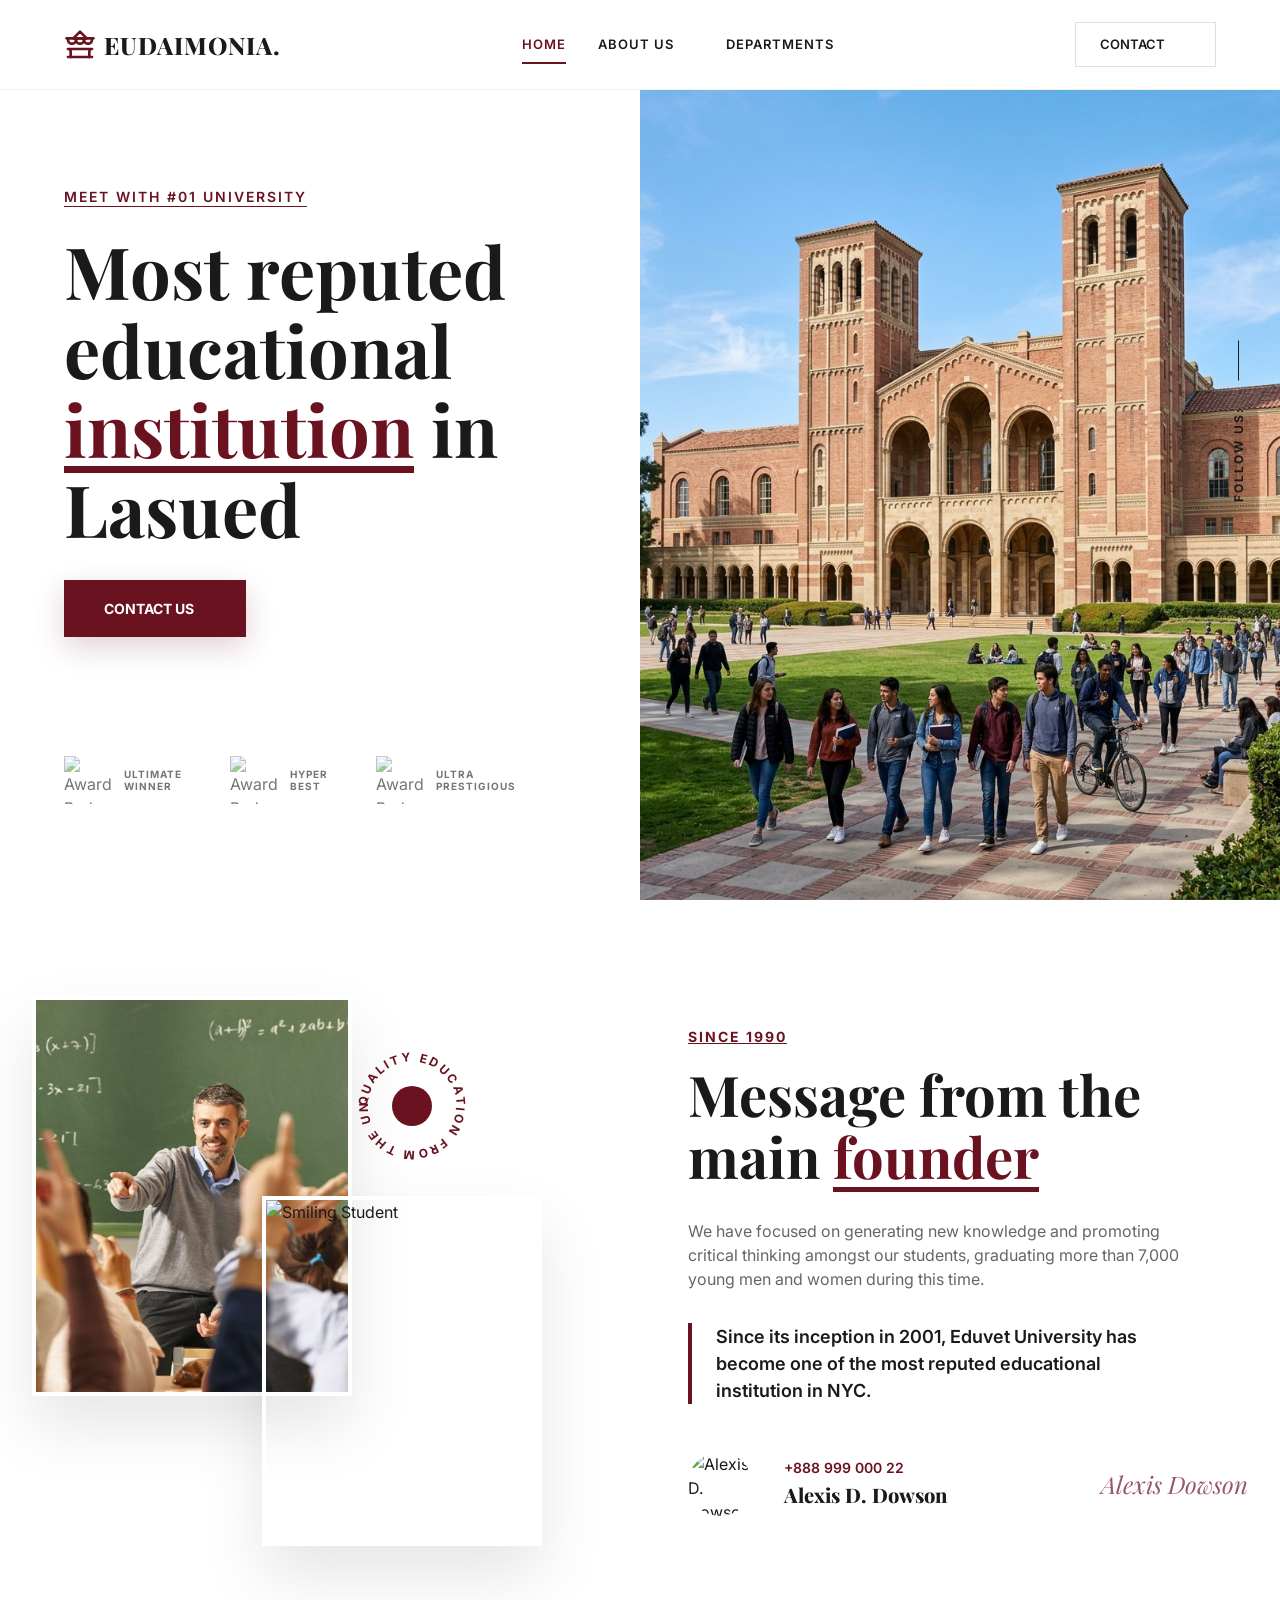
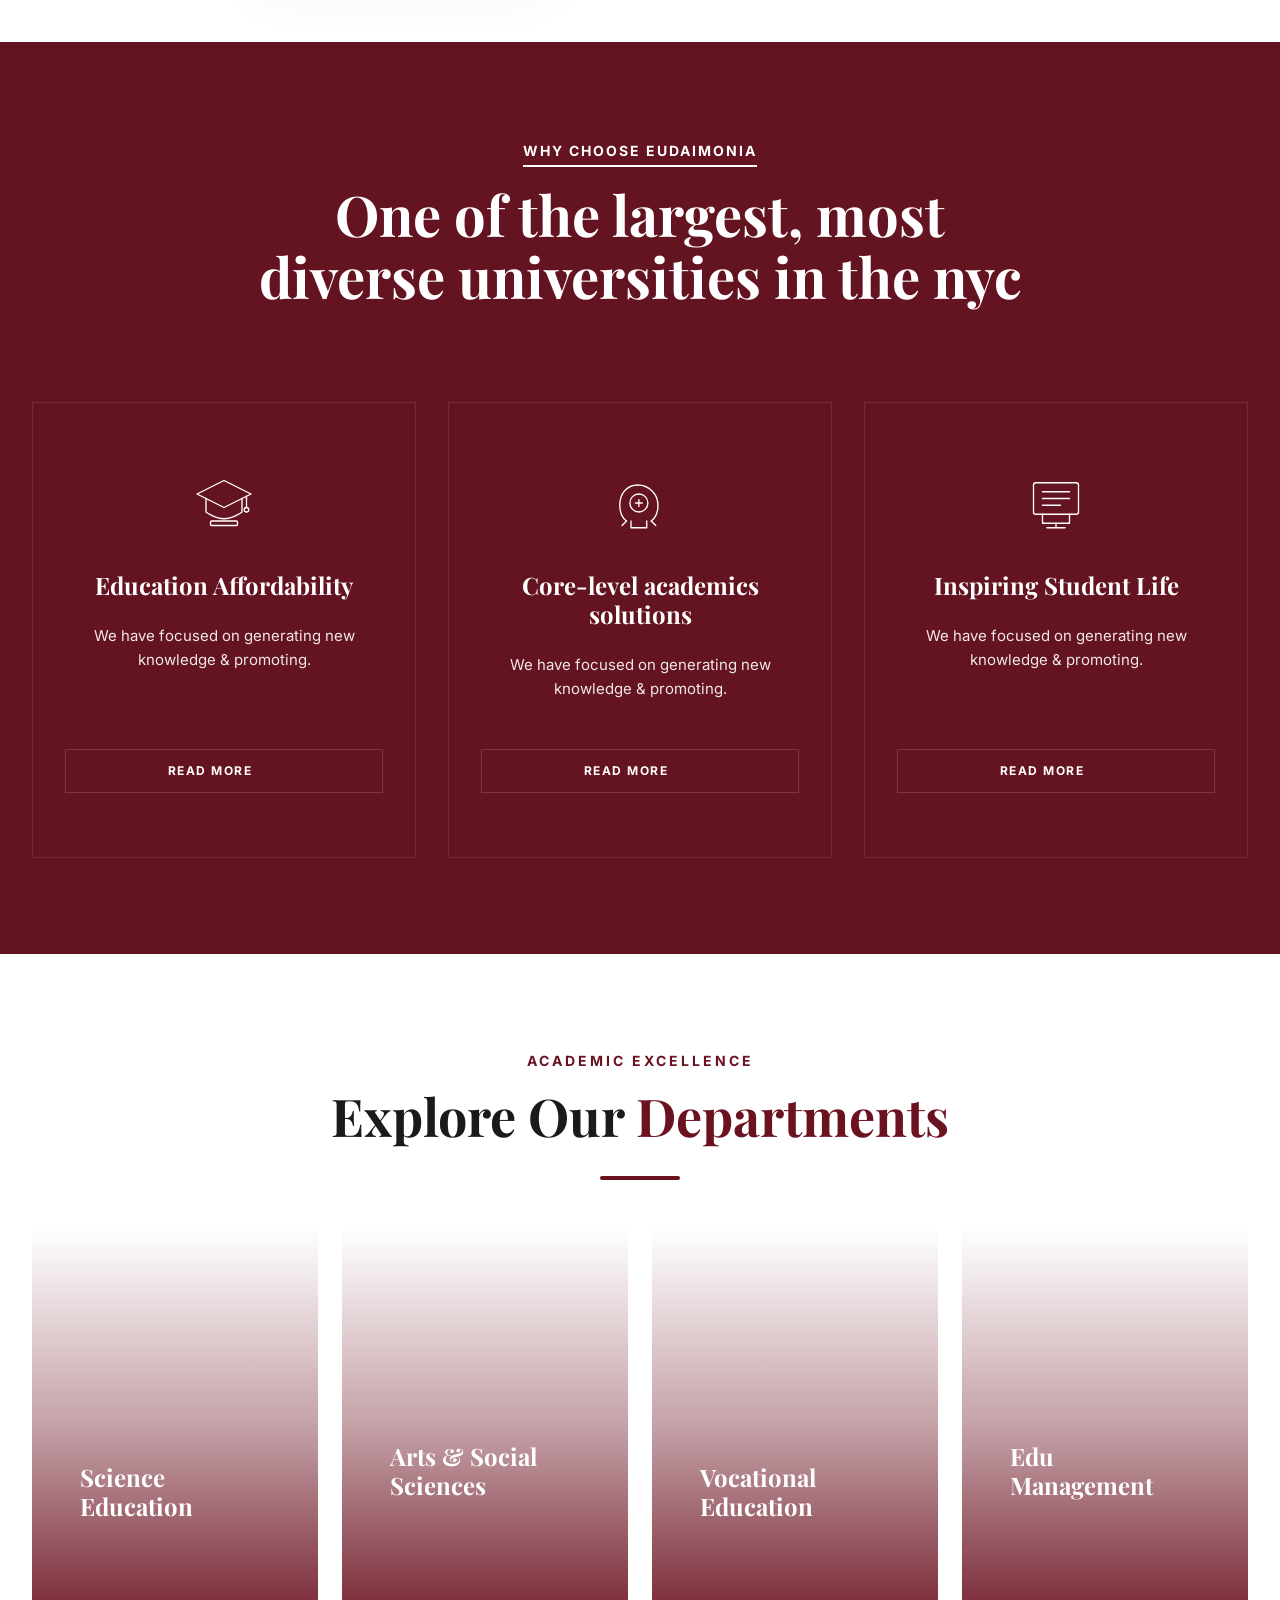
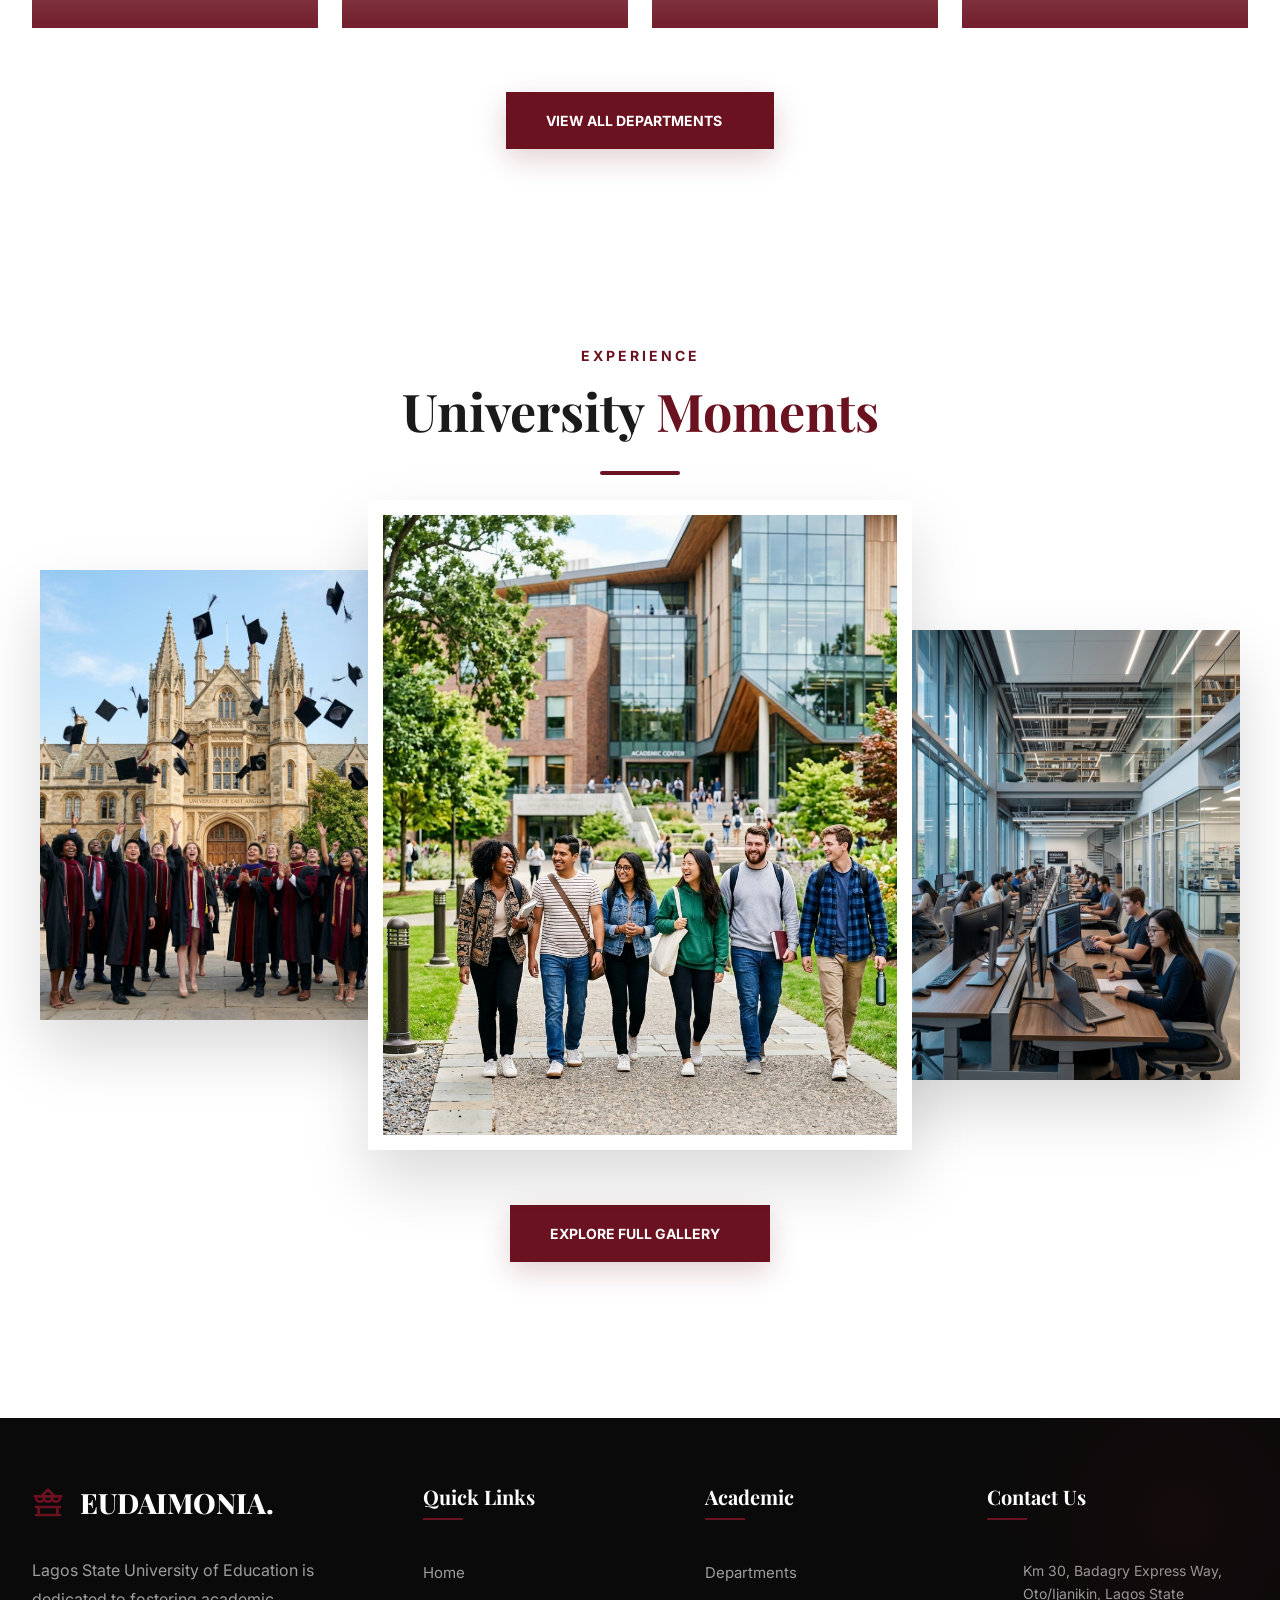
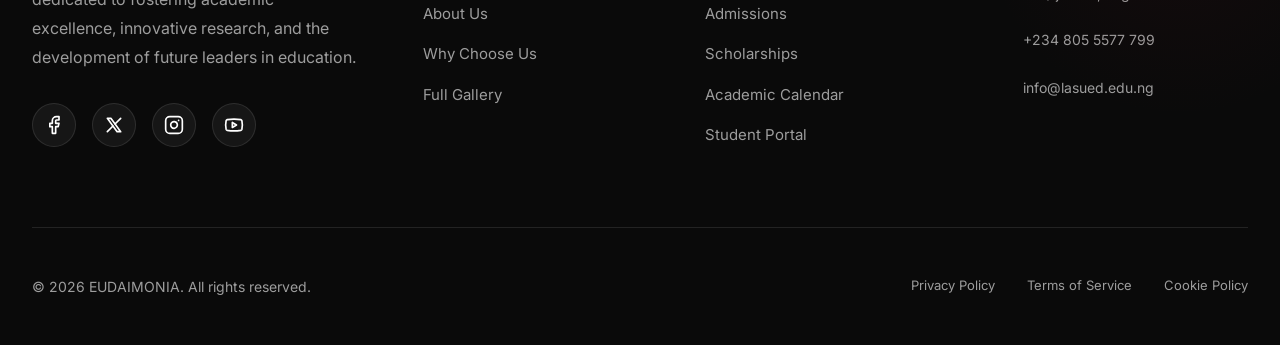
==== commit 2ce39317: "Updated the new pages" ====
--- a/index.html
+++ b/index.html
@@ -10,7 +10,7 @@
     <link rel="stylesheet" href="style.css">
     <link rel="icon" type="image/x-icon" href="./assets/LasuedLogo.jpg">
     <!-- Lucide Icons -->
-    <script src="https://unpkg.com/lucide@latest"></script>
+    <script src="https://unpkg.com/lucide@latest/dist/umd/lucide.min.js"></script>
 </head>
 
 <body>
@@ -49,7 +49,7 @@
                 </div>
             </div>
             <a href="./Pages/Department.html" class="nav-link">Departments</a>
-            <a href="./Pages/Blog.html" class="nav-link">Blog</a>
+            <a href="./Pages/ContactUs.html" class="nav-link mobile-only">Contact</a>
         </nav>
 
         <div class="header-actions">
@@ -63,6 +63,8 @@
         </div>
     </header>
 
+    <div class="nav-overlay" id="nav-overlay"></div>
+
     <main>
         <section class="hero">
             <div class="hero-content">
@@ -100,9 +102,23 @@
                 <aside class="social-sidebar">
                     <span class="follow-text">Follow Us:</span>
                     <div class="social-links">
-                        <a href="https://x.com/lasued_official" target="_blank" class="social-link">TW</a>
-                        <a href="https://web.facebook.com/lasuedofficial/" target="_blank" class="social-link">FB</a>
-                        <a href="https://www.youtube.com/@LASUEDOfficial" target="_blank" class="social-link">YT</a>
+                        <a href="https://x.com/lasued_official" target="_blank" class="social-link" aria-label="Twitter">
+                            <svg viewBox="0 0 24 24" fill="none" stroke="currentColor" stroke-width="2" stroke-linecap="round" stroke-linejoin="round" class="lucide-icon">
+                                <path d="M4 4l11.733 16h4.267l-11.733 -16z" />
+                                <path d="M4 20l6.768 -6.768m2.46 -2.46l6.772 -6.772" />
+                            </svg>
+                        </a>
+                        <a href="https://web.facebook.com/lasuedofficial/" target="_blank" class="social-link" aria-label="Facebook">
+                            <svg viewBox="0 0 24 24" fill="none" stroke="currentColor" stroke-width="2" stroke-linecap="round" stroke-linejoin="round" class="lucide-icon">
+                                <path d="M18 2h-3a5 5 0 0 0-5 5v3H7v4h3v8h4v-8h3l1-4h-4V7a1 1 0 0 1 1-1h3z"/>
+                            </svg>
+                        </a>
+                        <a href="https://www.youtube.com/@LASUEDOfficial" target="_blank" class="social-link" aria-label="YouTube">
+                            <svg viewBox="0 0 24 24" fill="none" stroke="currentColor" stroke-width="2" stroke-linecap="round" stroke-linejoin="round" class="lucide-icon">
+                                <path d="M2.5 17a24.12 24.12 0 0 1 0-10 2 2 0 0 1 1.4-1.4 49.56 49.56 0 0 1 16.2 0A2 2 0 0 1 21.5 7a24.12 24.12 0 0 1 0 10 2 2 0 0 1-1.4 1.4 49.55 49.55 0 0 1-16.2 0A2 2 0 0 1 2.5 17z"/>
+                                <path d="m10 15 5-3-5-3z"/>
+                            </svg>
+                        </a>
                     </div>
                 </aside>
             </div>
@@ -343,85 +359,110 @@
 
     <footer class="footer">
         <div class="container">
-            <div class="footer-top">
-                <!-- About Us -->
+            <div class="footer-main">
+                <!-- Column 1: Brand -->
+                <div class="footer-col brand-col">
+                    <div class="footer-logo">
+                        <svg class="logo-icon" viewBox="0 0 24 24" fill="none" stroke="currentColor" stroke-width="2"
+                            stroke-linecap="round" stroke-linejoin="round" aria-hidden="true">
+                            <path d="M3 21h18" />
+                            <path d="M3 7v1a3 3 0 0 0 6 0V7" />
+                            <path d="M9 7v1a3 3 0 0 0 6 0V7" />
+                            <path d="M15 7v1a3 3 0 0 0 6 0V7" />
+                            <path d="M19 21v-4a2 2 0 0 1 2-2H3a2 2 0 0 1 2 2v4" />
+                            <path d="M2 7h20" />
+                            <path d="M12 2 7 7h10L12 2Z" />
+                        </svg>
+                        <span>EUDAIMONIA.</span>
+                    </div>
+                    <p class="footer-description">
+                        Lagos State University of Education is dedicated to fostering academic excellence, innovative research, and the development of future leaders in education.
+                    </p>
+                    <div class="social-links-premium">
+                        <a href="https://web.facebook.com/lasuedofficial/" target="_blank" class="social-item" aria-label="Facebook">
+                            <svg viewBox="0 0 24 24" fill="none" stroke="currentColor" stroke-width="2" stroke-linecap="round" stroke-linejoin="round" class="lucide-icon">
+                                <path d="M18 2h-3a5 5 0 0 0-5 5v3H7v4h3v8h4v-8h3l1-4h-4V7a1 1 0 0 1 1-1h3z"/>
+                            </svg>
+                        </a>
+                        <a href="https://x.com/lasued_official" target="_blank" class="social-item" aria-label="Twitter">
+                            <svg viewBox="0 0 24 24" fill="none" stroke="currentColor" stroke-width="2" stroke-linecap="round" stroke-linejoin="round" class="lucide-icon">
+                                <path d="M4 4l11.733 16h4.267l-11.733 -16z" />
+                                <path d="M4 20l6.768 -6.768m2.46 -2.46l6.772 -6.772" />
+                            </svg>
+                        </a>
+                        <a href="#" class="social-item" aria-label="Instagram">
+                            <svg viewBox="0 0 24 24" fill="none" stroke="currentColor" stroke-width="2" stroke-linecap="round" stroke-linejoin="round" class="lucide-icon">
+                                <rect width="20" height="20" x="2" y="2" rx="5" ry="5"/>
+                                <path d="M16 11.37A4 4 0 1 1 12.63 8 4 4 0 0 1 16 11.37z"/>
+                                <line x1="17.5" x2="17.51" y1="6.5" y2="6.5"/>
+                            </svg>
+                        </a>
+                        <a href="https://www.youtube.com/@LASUEDOfficial" target="_blank" class="social-item" aria-label="YouTube">
+                            <svg viewBox="0 0 24 24" fill="none" stroke="currentColor" stroke-width="2" stroke-linecap="round" stroke-linejoin="round" class="lucide-icon">
+                                <path d="M2.5 17a24.12 24.12 0 0 1 0-10 2 2 0 0 1 1.4-1.4 49.56 49.56 0 0 1 16.2 0A2 2 0 0 1 21.5 7a24.12 24.12 0 0 1 0 10 2 2 0 0 1-1.4 1.4 49.55 49.55 0 0 1-16.2 0A2 2 0 0 1 2.5 17z"/>
+                                <path d="m10 15 5-3-5-3z"/>
+                            </svg>
+                        </a>
+                    </div>
+                </div>
+
+                <!-- Column 2: Quick Links -->
                 <div class="footer-col">
-                    <h3 class="footer-title">About LASUED.</h3>
-                    <p class="footer-about-text">
-                        Lagos State University of Education is committed to excellence in teacher education,
-                        innovative research, and community service. We shape the future of education.
-                    </p>
-                    <div class="footer-social">
-                        <a href="https://web.facebook.com/lasuedofficial/" target="_blank" aria-label="Facebook">
-                            <svg xmlns="http://www.w3.org/2000/svg" width="18" height="18" viewBox="0 0 24 24" fill="none" stroke="currentColor" stroke-width="2" stroke-linecap="round" stroke-linejoin="round"><path d="M18 2h-3a5 5 0 0 0-5 5v3H7v4h3v8h4v-8h3l1-4h-4V7a1 1 0 0 1 1-1h3z"></path></svg>
-                        </a>
-                        <a href="#" aria-label="Instagram">
-                            <svg xmlns="http://www.w3.org/2000/svg" width="18" height="18" viewBox="0 0 24 24" fill="none" stroke="currentColor" stroke-width="2" stroke-linecap="round" stroke-linejoin="round"><rect width="20" height="20" x="2" y="2" rx="5" ry="5"></rect><path d="M16 11.37A4 4 0 1 1 12.63 8 4 4 0 0 1 16 11.37z"></path><line x1="17.5" x2="17.51" y1="6.5" y2="6.5"></line></svg>
-                        </a>
-                        <a href="https://x.com/lasued_official" target="_blank" aria-label="Twitter">
-                            <svg xmlns="http://www.w3.org/2000/svg" width="18" height="18" viewBox="0 0 24 24" fill="none" stroke="currentColor" stroke-width="2" stroke-linecap="round" stroke-linejoin="round"><path d="M22 4s-.7 2.1-2 3.4c1.6 10-9.4 17.3-18 11.6 2.2.1 4.4-.6 6-2C3 15.5.5 9.6 3 5c2.2 2.6 5.6 4.1 9 4-.9-4.2 4-6.6 7-3.8 1.1 0 3-1.2 3-1.2z"></path></svg>
-                        </a>
-                        <a href="https://www.youtube.com/@LASUEDOfficial" target="_blank" aria-label="YouTube">
-                            <svg xmlns="http://www.w3.org/2000/svg" width="18" height="18" viewBox="0 0 24 24" fill="none" stroke="currentColor" stroke-width="2" stroke-linecap="round" stroke-linejoin="round"><path d="M2.5 17a24.12 24.12 0 0 1 0-10 2 2 0 0 1 2-2h15a2 2 0 0 1 2 2 24.12 24.12 0 0 1 0 10 2 2 0 0 1-2 2h-15a2 2 0 0 1-2-2z"></path><path d="m10 15 5-3-5-3z"></path></svg>
-                        </a>
-                    </div>
-                </div>
-
-                <!-- Navigation -->
-                <div class="footer-col">
-                    <h3 class="footer-title">Navigation.</h3>
-                    <ul class="footer-links">
+                    <h4 class="footer-heading">Quick Links</h4>
+                    <ul class="footer-nav-list">
                         <li><a href="index.html">Home</a></li>
                         <li><a href="./Pages/About.html">About Us</a></li>
                         <li><a href="./Pages/WhyUs.html">Why Choose Us</a></li>
                         <li><a href="./Pages/Gallery.html">Full Gallery</a></li>
+                    </ul>
+                </div>
+
+                <!-- Column 3: Academic -->
+                <div class="footer-col">
+                    <h4 class="footer-heading">Academic</h4>
+                    <ul class="footer-nav-list">
                         <li><a href="./Pages/Department.html">Departments</a></li>
-                        <li><a href="./Pages/Blog.html">News & Blog</a></li>
-                        <li><a href="./Pages/ContactUs.html">Contact Us</a></li>
+                        <li><a href="#">Admissions</a></li>
+                        <li><a href="#">Scholarships</a></li>
+                        <li><a href="#">Academic Calendar</a></li>
+                        <li><a href="#">Student Portal</a></li>
                     </ul>
                 </div>
 
-                <!-- Contact -->
+                <!-- Column 4: Contact -->
                 <div class="footer-col">
-                    <h3 class="footer-title">Get in touch.</h3>
-                    <div class="contact-item">
-                        <div class="contact-icon"><i data-lucide="phone"></i></div>
-                        <div class="contact-info">
-                            <p class="contact-value">+234 805 5577 799</p>
-                            <p class="contact-label">Phone number</p>
-                        </div>
-                    </div>
-                    <div class="contact-item">
-                        <div class="contact-icon"><i data-lucide="mail"></i></div>
-                        <div class="contact-info">
-                            <p class="contact-value">info@lasued.edu.ng</p>
-                            <p class="contact-label">Email address</p>
-                        </div>
-                    </div>
-                    <div class="contact-item">
-                        <div class="contact-icon"><i data-lucide="map-pin"></i></div>
-                        <div class="contact-info">
-                            <p class="contact-value">Km 30, Badagry Express Way</p>
-                            <p class="contact-label">Oto/Ijanikin, Lagos State</p>
-                        </div>
-                    </div>
-                </div>
-            </div>
-        </div>
-        <div class="footer-bottom">
-            <div class="container">
-                <div class="footer-logo">
-                    <svg class="logo-icon-footer" viewBox="0 0 24 24" fill="none" stroke="currentColor" stroke-width="2"
-                        stroke-linecap="round" stroke-linejoin="round">
-                        <path d="M22 10v6M2 10l10-5 10 5-10 5z" />
-                        <path d="M6 12v5c3 3 9 3 12 0v-5" />
-                    </svg>
-                    <span>EUDAIMONIA.</span>
-                </div>
-                <p class="copyright">Copyright & design by @Shtheme 2026, All rights reserved</p>
+                    <h4 class="footer-heading">Contact Us</h4>
+                    <div class="contact-info-premium">
+                        <div class="contact-card">
+                            <i data-lucide="map-pin"></i>
+                            <p>Km 30, Badagry Express Way, Oto/Ijanikin, Lagos State</p>
+                        </div>
+                        <div class="contact-card">
+                            <i data-lucide="phone"></i>
+                            <p>+234 805 5577 799</p>
+                        </div>
+                        <div class="contact-card">
+                            <i data-lucide="mail"></i>
+                            <p>info@lasued.edu.ng</p>
+                        </div>
+                    </div>
+                </div>
+            </div>
+
+            <div class="footer-bottom-premium">
+                <p class="copyright">&copy; 2026 EUDAIMONIA. All rights reserved.</p>
+                <div class="footer-legal">
+                    <a href="#">Privacy Policy</a>
+                    <a href="#">Terms of Service</a>
+                    <a href="#">Cookie Policy</a>
+                </div>
             </div>
         </div>
     </footer>
+
+    <button class="back-to-top" id="backToTop" aria-label="Back to top">
+        <i data-lucide="arrow-up"></i>
+    </button>
 
     <script src="script.js"></script>
     <script>
--- a/style.css
+++ b/style.css
@@ -71,18 +71,27 @@
     }
 }
 
-/* Header & Navigation */
+/* Header & Navigation - Premium Design */
 .header {
     height: 90px;
     display: flex;
     align-items: center;
     justify-content: space-between;
     padding: 0 var(--space-8);
-    border-bottom: 1px solid var(--border);
-    background: var(--bg-white);
+    background: rgba(255, 255, 255, 0.8);
+    backdrop-filter: blur(20px);
+    -webkit-backdrop-filter: blur(20px);
+    border-bottom: 1px solid rgba(0, 0, 0, 0.05);
     position: sticky;
     top: 0;
-    z-index: 100;
+    z-index: 1000;
+    transition: var(--transition);
+}
+
+.header.scrolled {
+    height: 70px;
+    background: rgba(255, 255, 255, 0.95);
+    box-shadow: 0 10px 30px rgba(0, 0, 0, 0.05);
 }
 
 .logo {
@@ -93,6 +102,7 @@
     font-weight: 800;
     font-family: 'Playfair Display', serif;
     letter-spacing: 1px;
+    color: var(--text-main);
 }
 
 .logo-icon {
@@ -111,15 +121,16 @@
     font-size: 13px;
     font-weight: 600;
     text-transform: uppercase;
-    letter-spacing: 0.5px;
+    letter-spacing: 1px;
     color: var(--text-main);
     position: relative;
+    padding: 10px 0;
 }
 
 .nav-link::after {
     content: '';
     position: absolute;
-    bottom: -4px;
+    bottom: 0;
     left: 0;
     width: 0;
     height: 2px;
@@ -137,6 +148,16 @@
     width: 100%;
 }
 
+.mobile-only {
+    display: none;
+}
+
+@media (max-width: 1024px) {
+    .mobile-only {
+        display: flex;
+    }
+}
+
 /* Navigation Dropdown System - Premium Redesign */
 .nav-item {
     position: relative;
@@ -147,14 +168,13 @@
 .dropdown-toggle {
     display: flex;
     align-items: center;
-    gap: 6px;
-    cursor: pointer;
+    gap: 4px;
 }
 
 .dropdown-toggle i {
-    width: 14px;
-    height: 14px;
-    transition: transform 0.4s cubic-bezier(0.4, 0, 0.2, 1);
+    width: 16px;
+    height: 16px;
+    transition: transform 0.3s ease;
 }
 
 .nav-item:hover .dropdown-toggle i {
@@ -163,26 +183,26 @@
 
 .dropdown-menu {
     position: absolute;
-    top: 120%;
-    left: -20px;
-    width: 260px;
+    top: 100%;
+    left: 50%;
+    transform: translateX(-50%) translateY(10px);
     background: rgba(255, 255, 255, 0.95);
-    backdrop-filter: blur(20px);
-    border-radius: 12px;
-    box-shadow: 0 25px 50px -12px rgba(0, 0, 0, 0.2);
+    backdrop-filter: blur(10px);
+    min-width: 220px;
     padding: 12px;
+    border-radius: 16px;
+    box-shadow: 0 10px 40px rgba(0,0,0,0.1);
     opacity: 0;
     visibility: hidden;
-    transform: translateY(15px) scale(0.95);
-    transition: all 0.4s cubic-bezier(0.23, 1, 0.32, 1);
-    border: 1px solid rgba(255, 255, 255, 0.5);
+    transition: all 0.3s cubic-bezier(0.4, 0, 0.2, 1);
+    border: 1px solid rgba(0,0,0,0.05);
     z-index: 1000;
 }
 
 .nav-item:hover .dropdown-menu {
     opacity: 1;
     visibility: visible;
-    transform: translateY(0) scale(1);
+    transform: translateX(-50%) translateY(0);
 }
 
 .dropdown-link {
@@ -190,12 +210,11 @@
     align-items: center;
     gap: 12px;
     padding: 12px 16px;
-    color: var(--text-main);
+    color: var(--text-dark);
+    text-decoration: none;
     font-size: 14px;
-    font-weight: 500;
+    font-weight: 600;
     border-radius: 8px;
-    transition: all 0.3s ease;
-    text-decoration: none;
     position: relative;
     overflow: hidden;
 }
@@ -562,21 +581,18 @@
         flex-direction: column;
         position: fixed;
         top: 0;
-        left: 0;
-        width: 85%;
-        max-width: 350px;
+        right: 0;
+        width: 320px;
         height: 100vh;
-        background: rgba(255, 255, 255, 0.98);
-        backdrop-filter: blur(20px);
+        background: #0f1115;
         padding: 100px var(--space-4) var(--space-4);
-        gap: var(--space-2);
-        transform: translateX(-100%);
+        gap: 0;
+        transform: translateX(100%);
         opacity: 1;
         visibility: visible;
-        transition: transform 0.5s cubic-bezier(0.77, 0.2, 0.05, 1);
+        transition: transform 0.6s cubic-bezier(0.85, 0, 0.15, 1);
         z-index: 1000;
-        box-shadow: 20px 0 50px rgba(0, 0, 0, 0.1);
-        border-right: 1px solid var(--border);
+        box-shadow: -20px 0 60px rgba(0, 0, 0, 0.5);
     }
 
     .nav.active {
@@ -584,20 +600,148 @@
     }
 
     .nav-link {
-        font-size: 22px;
-        font-weight: 800;
-        color: var(--text-main);
-        padding: 16px 0;
-        border-bottom: 1px solid rgba(0, 0, 0, 0.05);
+        font-size: 20px;
+        font-weight: 700;
+        color: rgba(255, 255, 255, 0.6);
+        padding: 15px 0;
+        border-bottom: 1px solid rgba(255, 255, 255, 0.05);
+        width: 100%;
         display: flex;
         align-items: center;
         justify-content: space-between;
-        transition: all 0.3s ease;
-    }
-
-    .nav-link:hover {
-        color: var(--primary);
+        transition: all 0.4s ease;
+        opacity: 0;
+        transform: translateX(30px);
+    }
+
+    .nav.active .nav-link {
+        opacity: 1;
+        transform: translateX(0);
+    }
+
+    /* Staggered animation for links */
+    /* Mobile Dropdown Styling */
+    .nav-item {
+        width: 100%;
+        flex-direction: column;
+        align-items: flex-start;
+        opacity: 0;
+        transform: translateX(30px);
+        transition: all 0.4s ease;
+    }
+
+    .nav.active .nav-item {
+        opacity: 1;
+        transform: translateX(0);
+    }
+
+    .nav.active .nav-item:nth-child(2) { transition-delay: 0.15s; }
+
+    .dropdown-menu {
+        position: static;
+        width: 100%;
+        max-height: 0;
+        overflow: hidden;
+        opacity: 1;
+        visibility: visible;
+        transform: none !important; /* Force reset inherited desktop transform */
+        left: auto !important;
+        top: auto !important;
+        background: rgba(255, 255, 255, 0.05);
+        box-shadow: none;
+        border: none;
+        padding: 0;
+        transition: max-height 0.4s cubic-bezier(0.4, 0, 0.2, 1);
+        border-radius: 0;
+    }
+
+    .nav-item.active .dropdown-menu {
+        max-height: 200px;
+        padding: 5px 0;
+        margin-bottom: 10px;
+    }
+
+    .dropdown-link {
+        padding: 15px 20px 15px 40px;
+        color: rgba(255, 255, 255, 0.8) !important;
+        border-bottom: none;
+        font-size: 16px;
+        display: flex;
+        align-items: center;
+        gap: 12px;
+    }
+
+    .dropdown-link:hover {
+        background: transparent;
+        color: white;
+    }
+
+    .dropdown-toggle i {
+        transition: transform 0.3s ease;
+    }
+
+    .nav-item.active .dropdown-toggle i {
+        transform: rotate(180deg);
+    }
+
+    .nav-link:hover, .nav-link.active {
+        color: white;
         padding-left: 10px;
+    }
+
+    .nav-link::after {
+        display: none;
+    }
+
+    .nav-link::before {
+        content: '';
+        position: absolute;
+        left: -10px;
+        top: 50%;
+        transform: translateY(-50%);
+        width: 4px;
+        height: 0;
+        background: var(--primary);
+        transition: height 0.3s ease;
+    }
+
+    .nav-link:hover::before {
+        height: 24px;
+    }
+
+    .nav-overlay {
+        position: fixed;
+        inset: 0;
+        background: rgba(0, 0, 0, 0.6);
+        backdrop-filter: blur(5px);
+        opacity: 0;
+        visibility: hidden;
+        z-index: 999;
+        transition: var(--transition);
+    }
+
+    .nav-overlay.active {
+        opacity: 1;
+        visibility: visible;
+    }
+
+    .menu-toggle {
+        display: flex;
+        align-items: center;
+        justify-content: center;
+        z-index: 1001;
+    }
+    
+    .header {
+        padding: 0 var(--space-4);
+    }
+
+    .header-actions {
+        gap: var(--space-2);
+    }
+
+    .admission-btn {
+        display: none; /* Hide on small screens to save space */
     }
 
     .nav-item {
@@ -962,7 +1106,7 @@
 
 .why-title {
     font-size: 56px;
-    color: #641320;
+    color: white;
     max-width: 800px;
     margin: 0 auto;
     font-family: 'Playfair Display', serif;
@@ -1047,223 +1191,6 @@
     color: var(--primary);
 }
 
-/* Footer */
-.footer {
-    padding: var(--space-12) 0 var(--space-4);
-    background: linear-gradient(rgba(107, 18, 33, 0.92), rgba(107, 18, 33, 0.92)),
-        url('https://images.unsplash.com/photo-1541339907198-e08756ebafe1?auto=format&fit=crop&q=80&w=2000');
-    background-size: cover;
-    background-position: center;
-    background-attachment: fixed;
-    color: white;
-}
-
-.footer-top {
-    display: grid;
-    grid-template-columns: 1.5fr 1.5fr 1fr 1.5fr;
-    gap: var(--space-8);
-    margin-bottom: var(--space-12);
-}
-
-.footer-title {
-    font-family: 'Playfair Display', serif;
-    font-size: 32px;
-    font-weight: 700;
-    margin-bottom: var(--space-4);
-    color: white;
-}
-
-.footer-about-text {
-    font-size: 15px;
-    line-height: 1.6;
-    margin-bottom: var(--space-4);
-    opacity: 0.9;
-    max-width: 320px;
-}
-
-.footer-social {
-    display: flex;
-    gap: 12px;
-    margin-top: var(--space-4);
-}
-
-.footer-social a {
-    width: 40px;
-    height: 40px;
-    background: rgba(255, 255, 255, 0.1);
-    border: 1px solid rgba(255, 255, 255, 0.2);
-    display: flex;
-    align-items: center;
-    justify-content: center;
-    transition: var(--transition);
-    color: white;
-}
-
-.footer-social a:hover {
-    background: white;
-    color: var(--primary);
-    transform: translateY(-3px);
-}
-
-.footer-social i,
-.footer-social svg {
-    width: 20px;
-    height: 20px;
-}
-
-.footer-links-grid {
-    display: grid;
-    grid-template-columns: 1fr 1fr;
-    gap: var(--space-2);
-}
-
-.footer-links {
-    display: flex;
-    flex-direction: column;
-    gap: 12px;
-}
-
-.footer-links a {
-    font-size: 15px;
-    opacity: 0.8;
-    transition: var(--transition);
-}
-
-.footer-links a:hover {
-    opacity: 1;
-    padding-left: 5px;
-}
-
-.contact-item {
-    display: flex;
-    align-items: flex-start;
-    gap: var(--space-2);
-    padding: var(--space-2) 0;
-    border-bottom: 1px solid rgba(255, 255, 255, 0.1);
-}
-
-.contact-item:last-of-type {
-    border-bottom: none;
-}
-
-.contact-icon {
-    width: 40px;
-    height: 40px;
-    background: rgba(255, 255, 255, 0.1);
-    border-radius: 50%;
-    display: flex;
-    align-items: center;
-    justify-content: center;
-    flex-shrink: 0;
-}
-
-.contact-icon i {
-    width: 18px;
-    height: 18px;
-}
-
-.contact-value {
-    font-size: 16px;
-    font-weight: 600;
-    margin-bottom: 2px;
-}
-
-.contact-label {
-    font-size: 13px;
-    opacity: 0.7;
-}
-
-.footer-bottom {
-    padding-top: var(--space-4);
-    border-top: 1px solid rgba(255, 255, 255, 0.2);
-    display: flex;
-    align-items: center;
-    justify-content: space-between;
-    position: relative;
-}
-
-.footer-logo {
-    display: flex;
-    align-items: center;
-    gap: 10px;
-    font-family: 'Playfair Display', serif;
-    font-size: 22px;
-    font-weight: 700;
-}
-
-.logo-icon-footer {
-    width: 32px;
-    height: 32px;
-}
-
-.copyright {
-    font-size: 14px;
-    opacity: 0.8;
-}
-
-.scroll-top {
-    width: 45px;
-    height: 45px;
-    background: rgba(255, 255, 255, 0.1);
-    display: flex;
-    align-items: center;
-    justify-content: center;
-    transition: var(--transition);
-}
-
-.scroll-top:hover {
-    background: white;
-    color: var(--primary);
-    transform: translateY(-5px);
-}
-
-/* Responsive for Why Choose and Footer */
-@media (max-width: 1024px) {
-    .why-grid {
-        grid-template-columns: repeat(2, 1fr);
-    }
-
-    .footer-top {
-        grid-template-columns: 1fr 1fr;
-        gap: var(--space-6);
-    }
-}
-
-@media (max-width: 768px) {
-    .why-title {
-        font-size: 38px;
-    }
-
-    .why-grid {
-        grid-template-columns: 1fr;
-        gap: var(--space-4);
-    }
-
-    .footer-top {
-        grid-template-columns: 1fr;
-        gap: var(--space-6);
-    }
-
-    .footer-bottom {
-        flex-direction: column;
-        gap: var(--space-3);
-        text-align: center;
-    }
-
-    .scroll-top {
-        position: fixed;
-        bottom: 20px;
-        right: 20px;
-        z-index: 99;
-        box-shadow: 0 5px 15px rgba(0, 0, 0, 0.2);
-        background: var(--primary);
-    }
-
-    .scroll-top:hover {
-        background: var(--primary-hover);
-        color: white;
-    }
-}
 
 /* Global Scroll Reveal Animation */
 .reveal {
@@ -1571,162 +1498,358 @@
     }
 }
 
-/* Footer Section - Institutional Redesign */
+/* Footer Section - Premium Redesign */
 .footer {
+    --footer-bg: #0a0a0a;
+    --footer-text: #ffffff;
+    --footer-text-muted: rgba(255, 255, 255, 0.6);
+    --footer-border: rgba(255, 255, 255, 0.1);
+    
+    background-color: var(--footer-bg);
+    color: var(--footer-text);
+    padding-top: var(--space-8);
     position: relative;
-    background: linear-gradient(rgba(107, 18, 33, 0.92), rgba(107, 18, 33, 0.92)), url('./footer_bg_university_1778189713194.png');
-    background-size: cover;
-    background-position: center;
-    background-attachment: fixed;
-    color: white;
-    padding: 80px 0 0;
     overflow: hidden;
 }
 
-.footer-top {
-    display: grid;
-    grid-template-columns: 1.5fr 1fr 1.5fr;
-    gap: 40px;
-    padding-bottom: 60px;
-}
-
-.footer-title {
-    font-family: 'Playfair Display', serif;
-    font-size: 24px;
-    margin-bottom: 30px;
-    position: relative;
-}
-
-.footer-about-text {
-    font-size: 15px;
-    line-height: 1.8;
-    color: rgba(255, 255, 255, 0.8);
-    margin-bottom: 25px;
-}
-
-.footer-social {
-    display: flex;
-    gap: 12px;
-}
-
-.footer-social a {
-    width: 36px;
-    height: 36px;
-    background: rgba(255, 255, 255, 0.1);
-    display: flex;
-    align-items: center;
-    justify-content: center;
-    color: white;
-    border-radius: 4px;
-    transition: all 0.3s ease;
-}
-
-.footer-social a:hover {
-    background: white;
-    color: var(--primary);
-    transform: translateY(-3px);
-}
-
-.footer-links-grid {
+/* Decoration background */
+.footer::before {
+    content: '';
+    position: absolute;
+    top: -100px;
+    right: -100px;
+    width: 400px;
+    height: 400px;
+    background: radial-gradient(circle, var(--primary) 0%, transparent 70%);
+    opacity: 0.1;
+    pointer-events: none;
+}
+
+.footer-newsletter {
+    background: rgba(255, 255, 255, 0.03);
+    backdrop-filter: blur(10px);
+    border: 1px solid var(--footer-border);
+    border-radius: 24px;
+    padding: var(--space-6) var(--space-8);
+    margin-bottom: var(--space-12);
+}
+
+.newsletter-grid {
     display: grid;
     grid-template-columns: 1fr 1fr;
-    gap: 20px;
-}
-
-.footer-links {
-    list-style: none;
-    padding: 0;
-}
-
-.footer-links li {
-    margin-bottom: 12px;
-}
-
-.footer-links a {
-    color: rgba(255, 255, 255, 0.8);
-    text-decoration: none;
-    font-size: 15px;
-    transition: all 0.3s ease;
-}
-
-.footer-links a:hover {
+    gap: var(--space-8);
+    align-items: center;
+}
+
+.newsletter-text h3 {
+    font-size: 32px;
+    margin-bottom: var(--space-2);
+}
+
+.newsletter-text p {
+    color: var(--footer-text-muted);
+}
+
+.newsletter-form {
+    display: flex;
+    gap: var(--space-2);
+}
+
+.newsletter-form input {
+    flex: 1;
+    background: rgba(255, 255, 255, 0.05);
+    border: 1px solid var(--footer-border);
+    border-radius: 12px;
+    padding: 16px 24px;
     color: white;
-    padding-left: 5px;
-}
-
-.contact-item {
-    display: flex;
-    gap: 15px;
-    margin-bottom: 20px;
-    align-items: flex-start;
-}
-
-.contact-icon {
-    margin-top: 5px;
-}
-
-.contact-icon i {
-    width: 18px;
-    height: 18px;
-    color: rgba(255, 255, 255, 0.6);
-}
-
-.contact-value {
+    font-family: inherit;
+}
+
+.newsletter-form button {
+    background: var(--primary);
+    color: white;
+    border: none;
+    border-radius: 12px;
+    padding: 16px 32px;
     font-weight: 600;
-    font-size: 15px;
-    margin-bottom: 2px;
-}
-
-.contact-label {
-    font-size: 13px;
-    color: rgba(255, 255, 255, 0.6);
-}
-
-.footer-bottom {
-    padding: 30px 0;
-    border-top: 1px solid rgba(255, 255, 255, 0.1);
-    background: rgba(0, 0, 0, 0.1);
-}
-
-.footer-bottom .container {
-    display: flex;
-    justify-content: space-between;
-    align-items: center;
+    cursor: pointer;
+    display: flex;
+    align-items: center;
+    gap: 8px;
+    transition: var(--transition);
+}
+
+.newsletter-form button:hover {
+    background: var(--primary-hover);
+    transform: translateY(-2px);
+}
+
+.footer-main {
+    display: grid;
+    grid-template-columns: 1.5fr 1fr 1fr 1.2fr;
+    gap: var(--space-8);
+    padding-bottom: var(--space-8);
+    border-bottom: 1px solid var(--footer-border);
+}
+
+/* Mobile Responsiveness - Consolidated Fix */
+@media (max-width: 768px) {
+    /* Why Choose Section */
+    .why-title {
+        font-size: 32px !important;
+        text-align: left !important;
+    }
+    .why-choose-section .why-grid {
+        grid-template-columns: 1fr !important;
+        gap: var(--space-6) !important;
+    }
+    .why-card {
+        padding: var(--space-6) var(--space-4) !important;
+    }
+
+    /* Footer Newsletter Card */
+    .footer-newsletter {
+        padding: var(--space-6) var(--space-4) !important;
+        margin-bottom: var(--space-8) !important;
+        border-radius: 16px !important;
+    }
+    .newsletter-grid {
+        grid-template-columns: 1fr !important;
+        gap: var(--space-6) !important;
+        text-align: left !important;
+    }
+    .newsletter-text h3 {
+        font-size: 28px !important;
+        line-height: 1.2 !important;
+    }
+    .newsletter-form {
+        flex-direction: column !important;
+        width: 100% !important;
+        gap: 12px !important;
+    }
+    .newsletter-form input, 
+    .newsletter-form button {
+        width: 100% !important;
+        flex: none !important;
+    }
+
+    /* Footer Main Columns */
+    .footer-main {
+        grid-template-columns: 1fr !important;
+        gap: var(--space-10) !important;
+        text-align: left !important;
+    }
+    .footer-logo {
+        justify-content: flex-start !important;
+    }
+    .social-links-premium {
+        justify-content: flex-start !important;
+        margin-top: var(--space-4) !important;
+    }
+    .contact-card {
+        justify-content: flex-start !important;
+    }
+    .footer-heading::after {
+        left: 0 !important;
+        transform: none !important;
+    }
+
+    /* Footer Bottom */
+    .footer-bottom-premium {
+        flex-direction: column !important;
+        align-items: flex-start !important;
+        gap: var(--space-6) !important;
+        text-align: left !important;
+        padding-top: var(--space-8) !important;
+    }
+    .footer-legal {
+        justify-content: flex-start !important;
+        flex-wrap: wrap !important;
+        gap: var(--space-4) !important;
+    }
 }
 
 .footer-logo {
     display: flex;
     align-items: center;
-    gap: 10px;
+    gap: var(--space-2);
+    font-size: 28px;
+    font-weight: 800;
     font-family: 'Playfair Display', serif;
-    font-size: 22px;
-    font-weight: 700;
-}
-
-.logo-icon-footer {
+    margin-bottom: var(--space-4);
+    color: white;
+}
+
+.footer-logo svg {
     width: 32px;
     height: 32px;
+    color: var(--primary);
+}
+
+.footer-description {
+    color: var(--footer-text-muted);
+    line-height: 1.8;
+    margin-bottom: var(--space-4);
+}
+
+.social-links-premium {
+    display: flex;
+    gap: var(--space-2);
+}
+
+.social-item {
+    width: 44px;
+    height: 44px;
+    border-radius: 50%;
+    background: rgba(255, 255, 255, 0.05);
+    display: flex;
+    align-items: center;
+    justify-content: center;
+    transition: var(--transition);
+    border: 1px solid var(--footer-border);
+    color: white;
+}
+
+.social-item i, 
+.social-item svg {
+    width: 20px;
+    height: 20px;
+}
+
+.social-item:hover {
+    background: var(--primary);
+    border-color: var(--primary);
+    transform: translateY(-4px);
+    box-shadow: 0 10px 20px rgba(107, 18, 33, 0.4);
+    color: white;
+}
+
+.footer-heading {
+    font-size: 20px;
+    margin-bottom: var(--space-6);
+    position: relative;
+    font-family: 'Playfair Display', serif;
+}
+
+.footer-heading::after {
+    content: '';
+    position: absolute;
+    bottom: -8px;
+    left: 0;
+    width: 40px;
+    height: 2px;
+    background: var(--primary);
+}
+
+.footer-nav-list {
+    padding: 0;
+    list-style: none;
+}
+
+.footer-nav-list li {
+    margin-bottom: var(--space-2);
+}
+
+.footer-nav-list a {
+    color: var(--footer-text-muted);
+    font-size: 15px;
+    transition: var(--transition);
+}
+
+.footer-nav-list a:hover {
+    color: white;
+    padding-left: 8px;
+}
+
+.contact-info-premium {
+    display: flex;
+    flex-direction: column;
+    gap: var(--space-3);
+}
+
+.contact-card {
+    display: flex;
+    gap: var(--space-2);
+    align-items: flex-start;
+}
+
+.contact-card i,
+.contact-card svg {
+    color: var(--primary);
+    width: 20px;
+    height: 20px;
+    margin-top: 4px;
+    flex-shrink: 0;
+}
+
+.contact-card p {
+    color: var(--footer-text-muted);
+    font-size: 14px;
+    line-height: 1.6;
+}
+
+.footer-bottom-premium {
+    padding: var(--space-6) 0;
+    display: flex;
+    justify-content: space-between;
+    align-items: center;
 }
 
 .copyright {
     font-size: 14px;
-    color: rgba(255, 255, 255, 0.6);
-}
-
-@media (max-width: 1024px) {
-    .footer-top {
-        grid-template-columns: repeat(2, 1fr);
-    }
-}
-
-@media (max-width: 600px) {
-    .footer-top {
-        grid-template-columns: 1fr;
-    }
-    
-    .footer-bottom .container {
-        flex-direction: column;
-        gap: 20px;
-        text-align: center;
-    }
+    color: var(--footer-text-muted);
+}
+
+.footer-legal {
+    display: flex;
+    gap: var(--space-4);
+}
+
+.footer-legal a {
+    font-size: 13px;
+    color: var(--footer-text-muted);
+    transition: var(--transition);
+}
+
+.footer-legal a:hover {
+    color: white;
+}
+
+/* Floating Back to Top */
+.back-to-top {
+    position: fixed;
+    bottom: 30px;
+    right: 30px;
+    width: 50px;
+    height: 50px;
+    background: var(--primary);
+    color: white;
+    border: none;
+    border-radius: 50%;
+    display: flex;
+    align-items: center;
+    justify-content: center;
+    cursor: pointer;
+    box-shadow: 0 10px 20px rgba(107, 18, 33, 0.3);
+    opacity: 0;
+    visibility: hidden;
+    transform: translateY(20px);
+    transition: all 0.4s cubic-bezier(0.4, 0, 0.2, 1);
+    z-index: 999;
+}
+
+.back-to-top.active {
+    opacity: 1;
+    visibility: visible;
+    transform: translateY(0);
+}
+
+.back-to-top:hover {
+    background: var(--primary-hover);
+    transform: translateY(-5px);
+}
+
+.back-to-top:hover {
+    transform: translateY(-5px);
+    background: var(--primary-hover);
 }
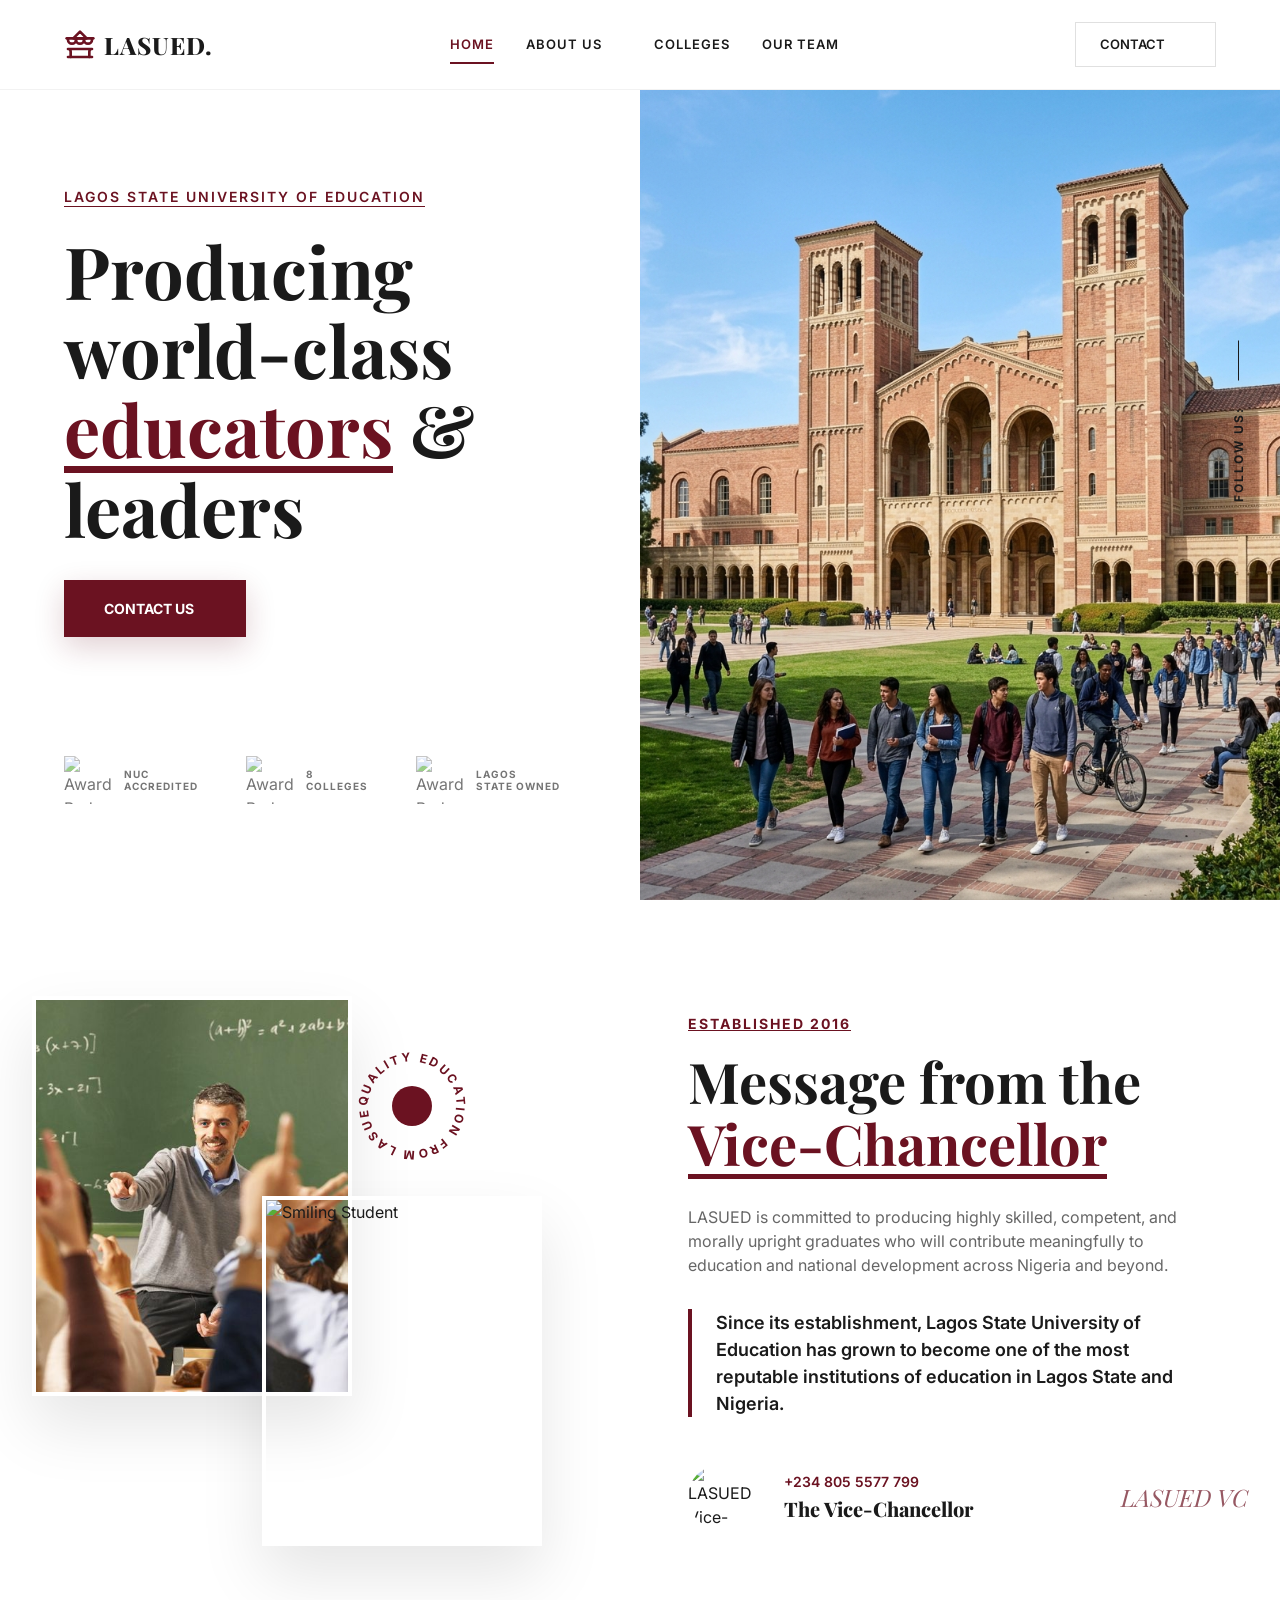
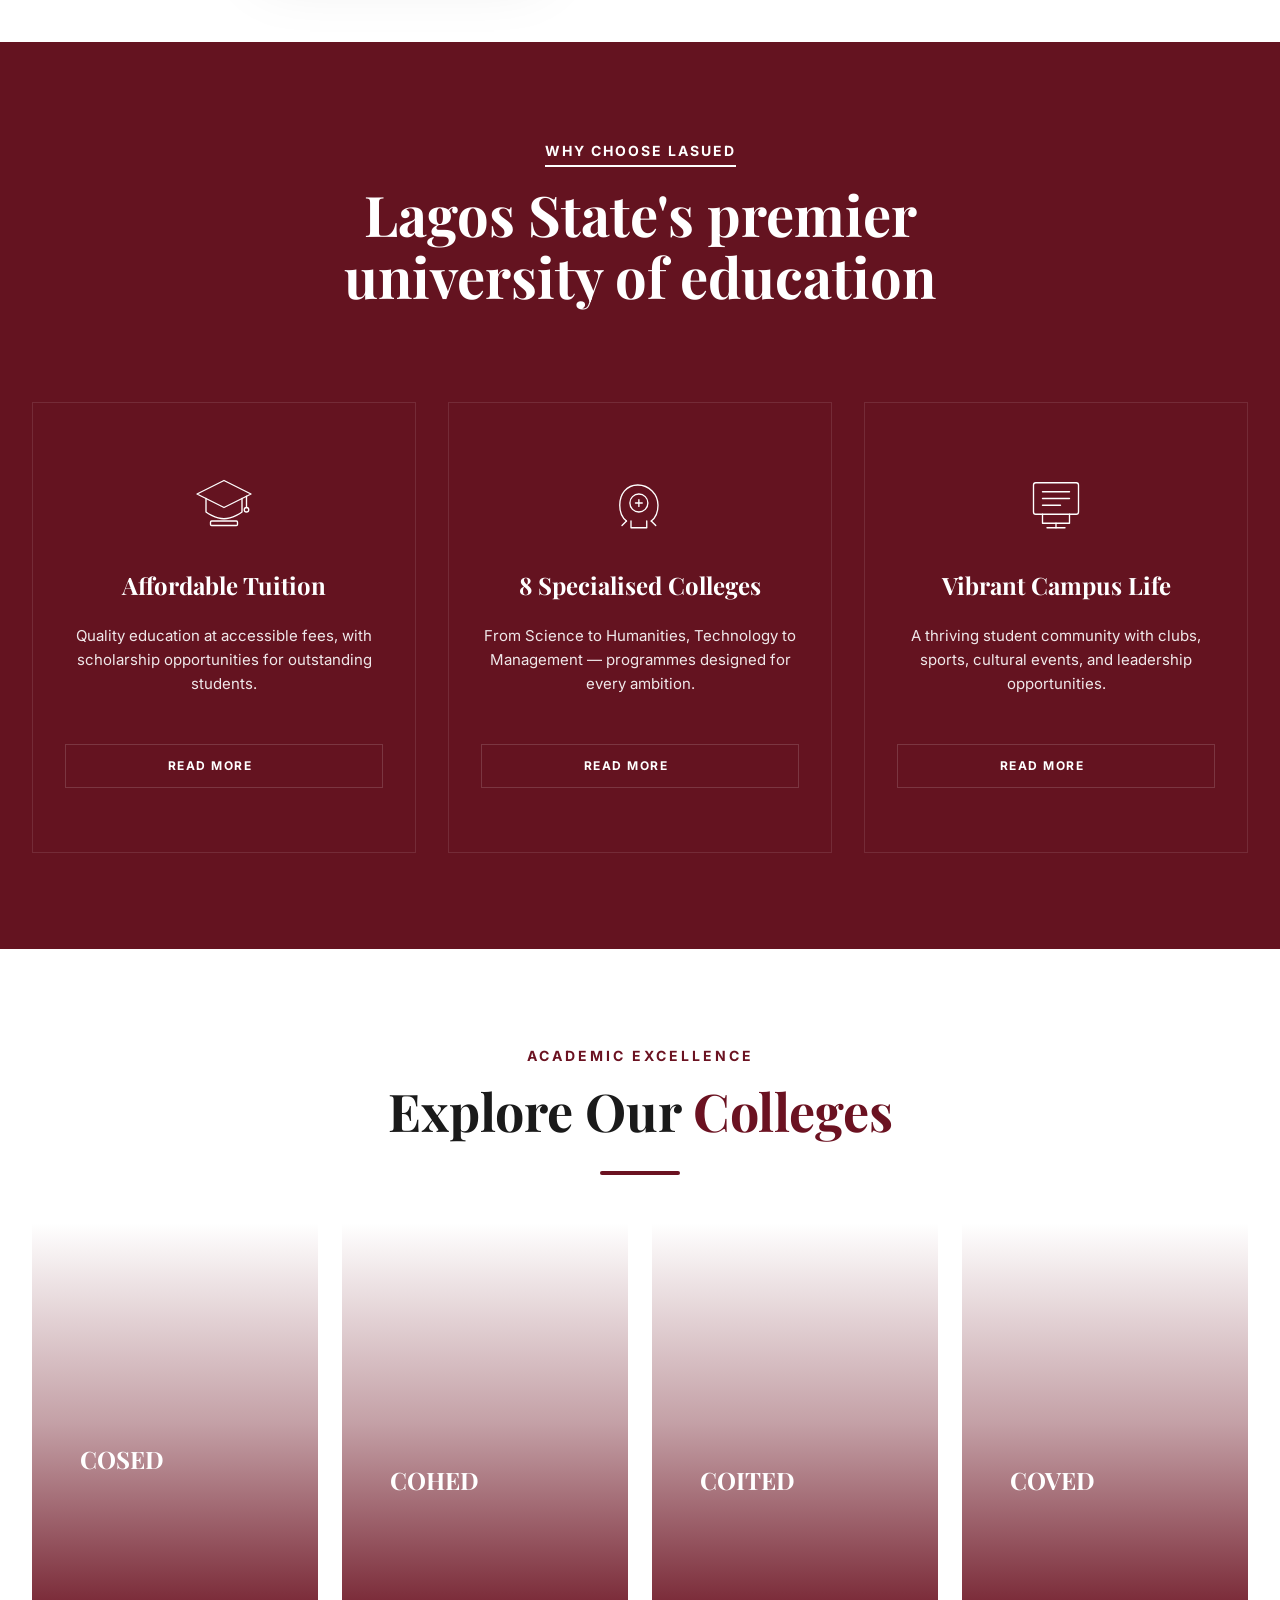
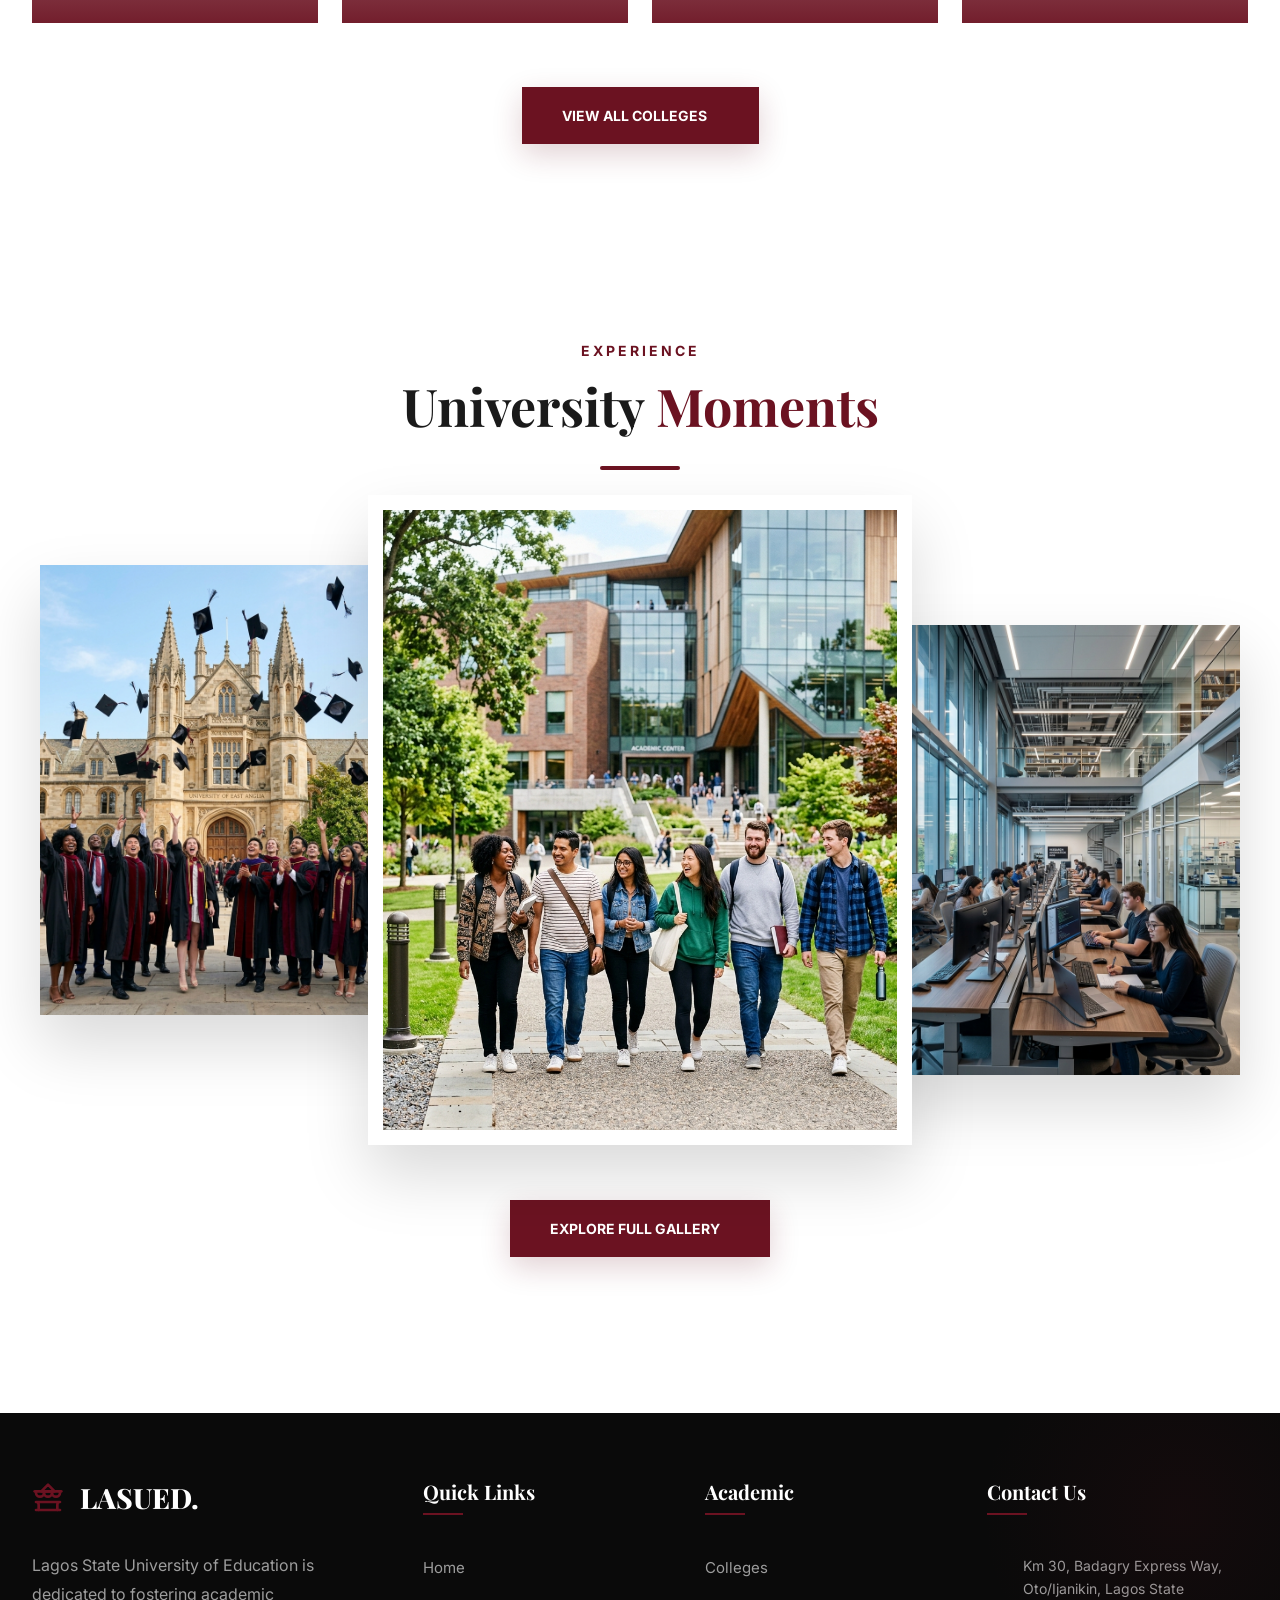
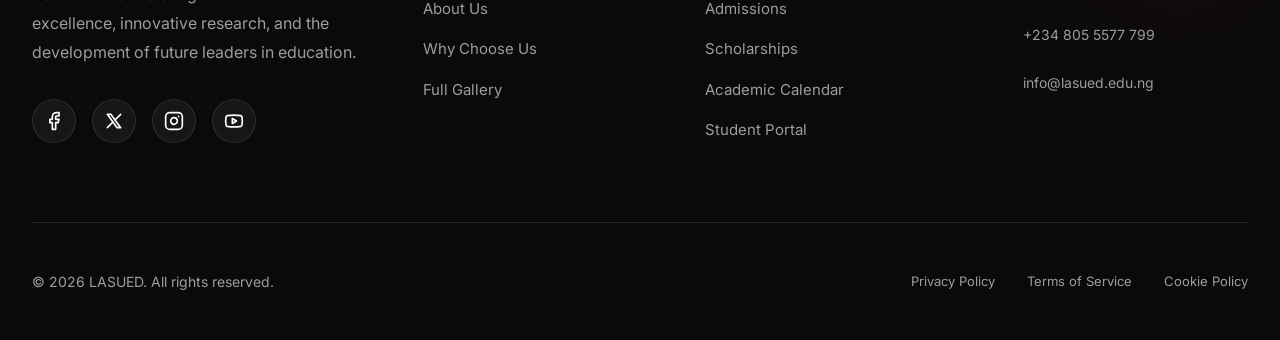
==== commit 621231e2: "Mobile nav isssue fixed" ====
--- a/index.html
+++ b/index.html
@@ -4,9 +4,9 @@
 <head>
     <meta charset="UTF-8">
     <meta name="viewport" content="width=device-width, initial-scale=1.0">
-    <title>EUDAIMONIA | Most Reputed Educational Institution</title>
+    <title>LASUED | Lagos State University of Education</title>
     <meta name="description"
-        content="Eudaimonia University - The most reputed educational institution in Booston. Join us for a world-class education and prestigious career opportunities.">
+        content="Lagos State University of Education (LASUED) — Producing world-class educators and leaders across 8 colleges. Explore our programmes, campus, and community.">
     <link rel="stylesheet" href="style.css">
     <link rel="icon" type="image/x-icon" href="./assets/LasuedLogo.jpg">
     <!-- Lucide Icons -->
@@ -27,7 +27,7 @@
                 <path d="M2 7h20" />
                 <path d="M12 2 7 7h10L12 2Z" />
             </svg>
-            EUDAIMONIA.
+            LASUED.
         </div>
 
         <nav class="nav" id="main-nav">
@@ -48,7 +48,8 @@
                     </a>
                 </div>
             </div>
-            <a href="./Pages/Department.html" class="nav-link">Departments</a>
+            <a href="./Pages/Department.html" class="nav-link">Colleges</a>
+            <a href="./Pages/Team.html" class="nav-link">Our Team</a>
             <a href="./Pages/ContactUs.html" class="nav-link mobile-only">Contact</a>
         </nav>
 
@@ -68,9 +69,9 @@
     <main>
         <section class="hero">
             <div class="hero-content">
-                <p class="hero-subtitle reveal">Meet with #01 University</p>
+                <p class="hero-subtitle reveal">Lagos State University of Education</p>
                 <h1 class="hero-title reveal">
-                    Most reputed educational <span>institution</span> in Lasued
+                    Producing world-class <span>educators</span> &amp; leaders
                 </h1>
 
                 <a href="#" class="apply-btn reveal">
@@ -81,23 +82,23 @@
                 <div class="hero-badges reveal">
                     <div class="badge-item">
                         <img src="https://img.icons8.com/ios/100/6b1221/medal.png" alt="Award Badge" class="badge-icon">
-                        <div class="badge-text">Ultimate<br>Winner</div>
+                        <div class="badge-text">NUC<br>Accredited</div>
                     </div>
                     <div class="badge-item">
                         <img src="https://img.icons8.com/ios/100/6b1221/guarantee--v1.png" alt="Award Badge"
                             class="badge-icon">
-                        <div class="badge-text">Hyper<br>Best</div>
+                        <div class="badge-text">8<br>Colleges</div>
                     </div>
                     <div class="badge-item">
                         <img src="https://img.icons8.com/ios/100/6b1221/certificate.png" alt="Award Badge"
                             class="badge-icon">
-                        <div class="badge-text">Ultra<br>Prestigious</div>
+                        <div class="badge-text">Lagos<br>State Owned</div>
                     </div>
                 </div>
             </div>
 
             <div class="hero-image-container">
-                <img src="assets/hero.png" alt="Eudaimonia University Campus" class="hero-image">
+                <img src="assets/hero.png" alt="LASUED University Campus" class="hero-image">
 
                 <aside class="social-sidebar">
                     <span class="follow-text">Follow Us:</span>
@@ -141,7 +142,7 @@
                             <path id="circlePath" d="M 50, 50 m -37, 0 a 37,37 0 1,1 74,0 a 37,37 0 1,1 -74,0"
                                 fill="none" />
                             <text font-size="10" font-weight="700" letter-spacing="2" fill="var(--primary)">
-                                <textPath href="#circlePath">QUALITY EDUCATION FROM THE UNIVEX • </textPath>
+                                <textPath href="#circlePath">QUALITY EDUCATION FROM LASUED • </textPath>
                             </text>
                         </svg>
                         <div class="badge-center">
@@ -151,30 +152,28 @@
                 </div>
 
                 <div class="founder-content reveal">
-                    <p class="section-subtitle">Since 1990</p>
-                    <h2 class="section-title">Message from the main <span>founder</span></h2>
+                    <p class="section-subtitle">Established 2016</p>
+                    <h2 class="section-title">Message from the <span>Vice-Chancellor</span></h2>
 
                     <p class="founder-description">
-                        We have focused on generating new knowledge and promoting critical thinking amongst our
-                        students, graduating more than 7,000 young men and women during this time.
+                        LASUED is committed to producing highly skilled, competent, and morally upright graduates who will contribute meaningfully to education and national development across Nigeria and beyond.
                     </p>
 
                     <blockquote class="founder-quote">
-                        Since its inception in 2001, Eduvet University has become one of the most reputed educational
-                        institution in NYC.
+                        Since its establishment, Lagos State University of Education has grown to become one of the most reputable institutions of education in Lagos State and Nigeria.
                     </blockquote>
 
                     <div class="founder-info">
                         <div class="founder-avatar">
                             <img src="https://images.unsplash.com/photo-1573496359142-b8d87734a5a2?auto=format&fit=crop&q=80&w=200"
-                                alt="Alexis D. Dowson">
+                                alt="LASUED Vice-Chancellor">
                         </div>
                         <div class="founder-meta">
-                            <p class="founder-phone">+888 999 000 22</p>
-                            <h4 class="founder-name">Alexis D. Dowson</h4>
+                            <p class="founder-phone">+234 805 5577 799</p>
+                            <h4 class="founder-name">The Vice-Chancellor</h4>
                         </div>
                         <div class="founder-signature">
-                            <span class="signature-font">Alexis Dowson</span>
+                            <span class="signature-font">LASUED VC</span>
                         </div>
                     </div>
                 </div>
@@ -185,9 +184,9 @@
     <section class="why-choose-section" id="why-us">
         <div class="container">
             <div class="why-header reveal">
-                <p class="why-subtitle">WHY CHOOSE EUDAIMONIA</p>
-                <h2 class="why-title" style="color: white;">One of the largest, most diverse <span>universities</span>
-                    in the nyc</h2>
+                <p class="why-subtitle">WHY CHOOSE LASUED</p>
+                <h2 class="why-title" style="color: white;">Lagos State's premier <span>university</span>
+                    of education</h2>
             </div>
 
             <div class="why-grid">
@@ -202,8 +201,8 @@
                             <rect x="20" y="48" width="24" height="4" rx="1" />
                         </svg>
                     </div>
-                    <h3 class="why-card-title">Education Affordability</h3>
-                    <p class="why-card-text">We have focused on generating new knowledge & promoting.</p>
+                    <h3 class="why-card-title">Affordable Tuition</h3>
+                    <p class="why-card-text">Quality education at accessible fees, with scholarship opportunities for outstanding students.</p>
                     <a href="./Pages/WhyUs.html" class="why-read-more">READ MORE <i
                             data-lucide="arrow-up-right"></i></a>
                 </div>
@@ -221,8 +220,8 @@
                             <path d="M20 48L16 52" />
                         </svg>
                     </div>
-                    <h3 class="why-card-title">Core-level academics solutions</h3>
-                    <p class="why-card-text">We have focused on generating new knowledge & promoting.</p>
+                    <h3 class="why-card-title">8 Specialised Colleges</h3>
+                    <p class="why-card-text">From Science to Humanities, Technology to Management — programmes designed for every ambition.</p>
                     <a href="./Pages/WhyUs.html" class="why-read-more">READ MORE <i
                             data-lucide="arrow-up-right"></i></a>
                 </div>
@@ -240,8 +239,8 @@
                             <path d="M20 34H36" />
                         </svg>
                     </div>
-                    <h3 class="why-card-title">Inspiring Student Life</h3>
-                    <p class="why-card-text">We have focused on generating new knowledge & promoting.</p>
+                    <h3 class="why-card-title">Vibrant Campus Life</h3>
+                    <p class="why-card-text">A thriving student community with clubs, sports, cultural events, and leadership opportunities.</p>
                     <a href="#" class="why-read-more">READ MORE <i data-lucide="arrow-up-right"></i></a>
                 </div>
             </div>
@@ -252,63 +251,63 @@
         <div class="container">
             <div class="home-dept-header reveal">
                 <p class="home-dept-subtitle">Academic Excellence</p>
-                <h2 class="home-dept-title">Explore Our <span>Departments</span></h2>
+                <h2 class="home-dept-title">Explore Our <span>Colleges</span></h2>
                 <div class="home-dept-divider"></div>
             </div>
 
             <div class="home-dept-grid">
-                <!-- Dept 1 -->
-                <a href="./Pages/Department.html" class="home-dept-card reveal delay-1">
+                <!-- COSED -->
+                <a href="./Pages/COSED.html" class="home-dept-card reveal delay-1">
                     <div class="home-dept-image"
                         style="background-image: url('https://images.unsplash.com/photo-1532094349884-543bc11b234d?auto=format&fit=crop&q=80&w=800');">
                     </div>
                     <div class="home-dept-content">
                         <div class="home-dept-icon"><i data-lucide="flask-conical"></i></div>
-                        <h3>Science Education</h3>
-                        <p>Advanced studies in Biology, Chemistry, and Physics with modern laboratory research.</p>
-                    </div>
-                </a>
-
-                <!-- Dept 2 -->
-                <a href="./Pages/Department.html" class="home-dept-card reveal delay-2">
+                        <h3>COSED</h3>
+                        <p>College of Science Education — Chemistry, Physics, Biology, Mathematics &amp; Health Education.</p>
+                    </div>
+                </a>
+
+                <!-- COHED -->
+                <a href="./Pages/COHED.html" class="home-dept-card reveal delay-2">
                     <div class="home-dept-image"
-                        style="background-image: url('https://images.unsplash.com/photo-1497633762265-9d179a990aa6?auto=format&fit=crop&q=80&w=800');">
+                        style="background-image: url('https://images.unsplash.com/photo-1544531586-fde5298cdd40?auto=format&fit=crop&q=80&w=800');">
                     </div>
                     <div class="home-dept-content">
                         <div class="home-dept-icon"><i data-lucide="palette"></i></div>
-                        <h3>Arts & Social Sciences</h3>
-                        <p>Exploring languages, history, and social dynamics to prepare future global citizens.</p>
-                    </div>
-                </a>
-
-                <!-- Dept 3 -->
-                <a href="./Pages/Department.html" class="home-dept-card reveal delay-3">
+                        <h3>COHED</h3>
+                        <p>College of Humanities Education — Fine Arts, History, Music, Religion &amp; Theatre Arts.</p>
+                    </div>
+                </a>
+
+                <!-- COITED -->
+                <a href="./Pages/COITED.html" class="home-dept-card reveal delay-3">
+                    <div class="home-dept-image"
+                        style="background-image: url('https://images.unsplash.com/photo-1518770660439-4636190af475?auto=format&fit=crop&q=80&w=800');">
+                    </div>
+                    <div class="home-dept-content">
+                        <div class="home-dept-icon"><i data-lucide="monitor"></i></div>
+                        <h3>COITED</h3>
+                        <p>College of Information &amp; Technology Education — Computer Science, EdTech &amp; Library Science.</p>
+                    </div>
+                </a>
+
+                <!-- COVED -->
+                <a href="./Pages/COVED.html" class="home-dept-card reveal delay-4">
                     <div class="home-dept-image"
                         style="background-image: url('https://images.unsplash.com/photo-1581092160562-40aa08e78837?auto=format&fit=crop&q=80&w=800');">
                     </div>
                     <div class="home-dept-content">
-                        <div class="home-dept-icon"><i data-lucide="settings"></i></div>
-                        <h3>Vocational Education</h3>
-                        <p>Technical skills and industrial training programs designed for real-world application.</p>
-                    </div>
-                </a>
-
-                <!-- Dept 4 -->
-                <a href="./Pages/Department.html" class="home-dept-card reveal delay-4">
-                    <div class="home-dept-image"
-                        style="background-image: url('https://images.unsplash.com/photo-1552664730-d307ca884978?auto=format&fit=crop&q=80&w=800');">
-                    </div>
-                    <div class="home-dept-content">
-                        <div class="home-dept-icon"><i data-lucide="briefcase"></i></div>
-                        <h3>Edu Management</h3>
-                        <p>Leadership and administrative excellence for the next generation of academic leaders.</p>
+                        <div class="home-dept-icon"><i data-lucide="sprout"></i></div>
+                        <h3>COVED</h3>
+                        <p>College of Vocational &amp; Entrepreneurship Education — Agriculture, Business &amp; Home Economics.</p>
                     </div>
                 </a>
             </div>
 
             <div style="text-align: center; margin-top: var(--space-8);">
                 <a href="./Pages/Department.html" class="apply-btn reveal">
-                    View All Departments
+                    View All Colleges
                     <i data-lucide="arrow-right"></i>
                 </a>
             </div>
@@ -373,7 +372,7 @@
                             <path d="M2 7h20" />
                             <path d="M12 2 7 7h10L12 2Z" />
                         </svg>
-                        <span>EUDAIMONIA.</span>
+                        <span>LASUED.</span>
                     </div>
                     <p class="footer-description">
                         Lagos State University of Education is dedicated to fostering academic excellence, innovative research, and the development of future leaders in education.
@@ -421,7 +420,7 @@
                 <div class="footer-col">
                     <h4 class="footer-heading">Academic</h4>
                     <ul class="footer-nav-list">
-                        <li><a href="./Pages/Department.html">Departments</a></li>
+                        <li><a href="./Pages/Department.html">Colleges</a></li>
                         <li><a href="#">Admissions</a></li>
                         <li><a href="#">Scholarships</a></li>
                         <li><a href="#">Academic Calendar</a></li>
@@ -450,7 +449,7 @@
             </div>
 
             <div class="footer-bottom-premium">
-                <p class="copyright">&copy; 2026 EUDAIMONIA. All rights reserved.</p>
+                <p class="copyright">&copy; 2026 LASUED. All rights reserved.</p>
                 <div class="footer-legal">
                     <a href="#">Privacy Policy</a>
                     <a href="#">Terms of Service</a>
--- a/style.css
+++ b/style.css
@@ -29,6 +29,10 @@
     padding: 0;
     box-sizing: border-box;
     -webkit-font-smoothing: antialiased;
+}
+
+html {
+    overflow-x: hidden;
 }
 
 body {
@@ -582,21 +586,26 @@
         position: fixed;
         top: 0;
         right: 0;
-        width: 320px;
+        width: min(320px, 85vw);
+        max-width: 100vw;
         height: 100vh;
+        height: 100dvh;
         background: #0f1115;
         padding: 100px var(--space-4) var(--space-4);
         gap: 0;
         transform: translateX(100%);
-        opacity: 1;
-        visibility: visible;
-        transition: transform 0.6s cubic-bezier(0.85, 0, 0.15, 1);
+        visibility: hidden;
+        transition: transform 0.6s cubic-bezier(0.85, 0, 0.15, 1),
+                    visibility 0s linear 0.6s;
         z-index: 1000;
         box-shadow: -20px 0 60px rgba(0, 0, 0, 0.5);
     }
 
     .nav.active {
         transform: translateX(0);
+        visibility: visible;
+        transition: transform 0.6s cubic-bezier(0.85, 0, 0.15, 1),
+                    visibility 0s linear 0s;
     }
 
     .nav-link {
@@ -644,7 +653,7 @@
         overflow: hidden;
         opacity: 1;
         visibility: visible;
-        transform: none !important; /* Force reset inherited desktop transform */
+        transform: none !important;
         left: auto !important;
         top: auto !important;
         background: rgba(255, 255, 255, 0.05);
@@ -653,6 +662,7 @@
         padding: 0;
         transition: max-height 0.4s cubic-bezier(0.4, 0, 0.2, 1);
         border-radius: 0;
+        min-width: 0;
     }
 
     .nav-item.active .dropdown-menu {
@@ -673,7 +683,12 @@
 
     .dropdown-link:hover {
         background: transparent;
-        color: white;
+        color: white !important;
+        padding-left: 40px;
+    }
+
+    .dropdown-link::before {
+        display: none;
     }
 
     .dropdown-toggle i {
@@ -741,49 +756,7 @@
     }
 
     .admission-btn {
-        display: none; /* Hide on small screens to save space */
-    }
-
-    .nav-item {
-        width: 100%;
-    }
-
-    .dropdown-toggle {
-        justify-content: space-between;
-        padding: 16px 0;
-        font-size: 22px;
-        font-weight: 800;
-        border-bottom: 1px solid rgba(0, 0, 0, 0.05);
-    }
-
-    .dropdown-menu {
-        position: static;
-        width: 100%;
-        opacity: 1;
-        visibility: visible;
-        transform: none;
-        box-shadow: none;
-        background: rgba(107, 18, 33, 0.02);
-        padding: 0 0 0 var(--space-4);
-        margin-top: 0;
         display: none;
-        border-radius: 0;
-        border: none;
-    }
-
-    .nav-item:hover .dropdown-menu {
-        display: block;
-    }
-
-    .dropdown-link {
-        padding: 14px 0;
-        font-size: 18px;
-        font-weight: 600;
-        border-bottom: 1px solid rgba(0, 0, 0, 0.03);
-    }
-
-    .dropdown-link:last-child {
-        border-bottom: none;
     }
 
     .menu-toggle {
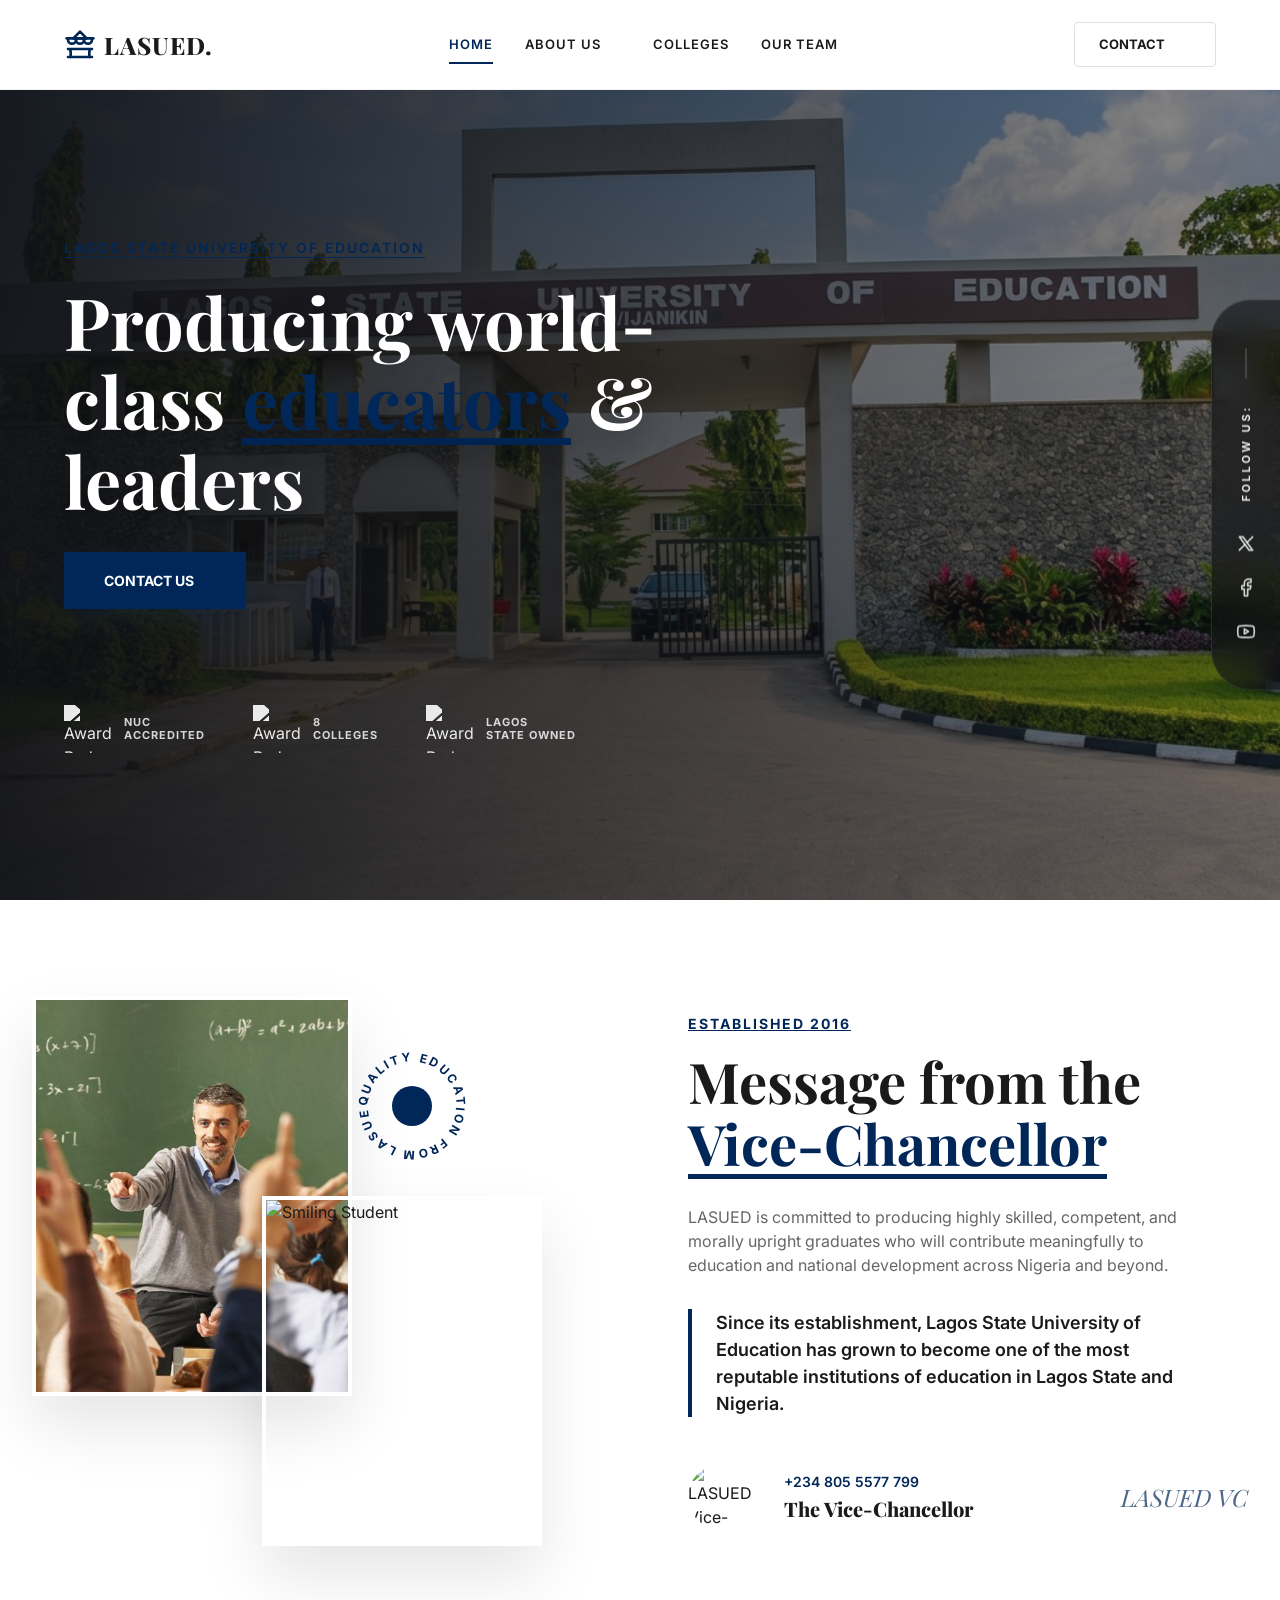
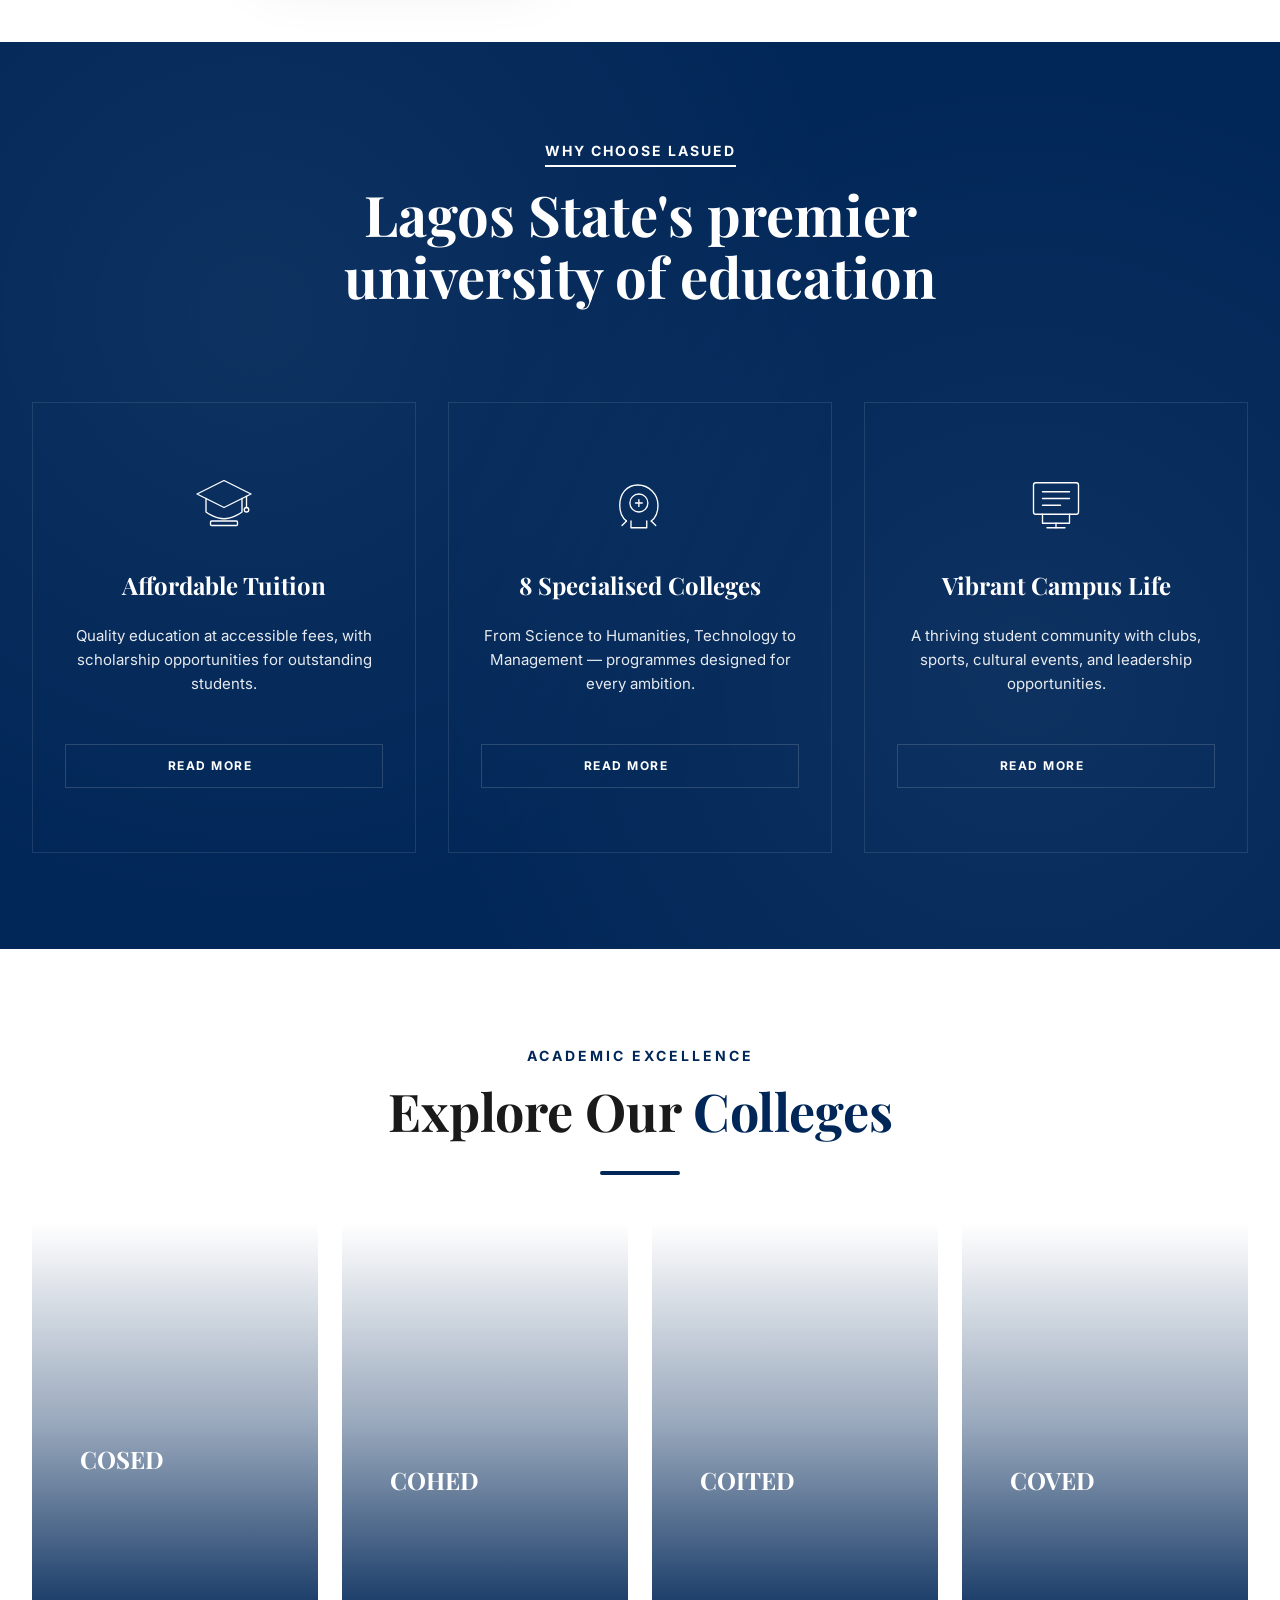
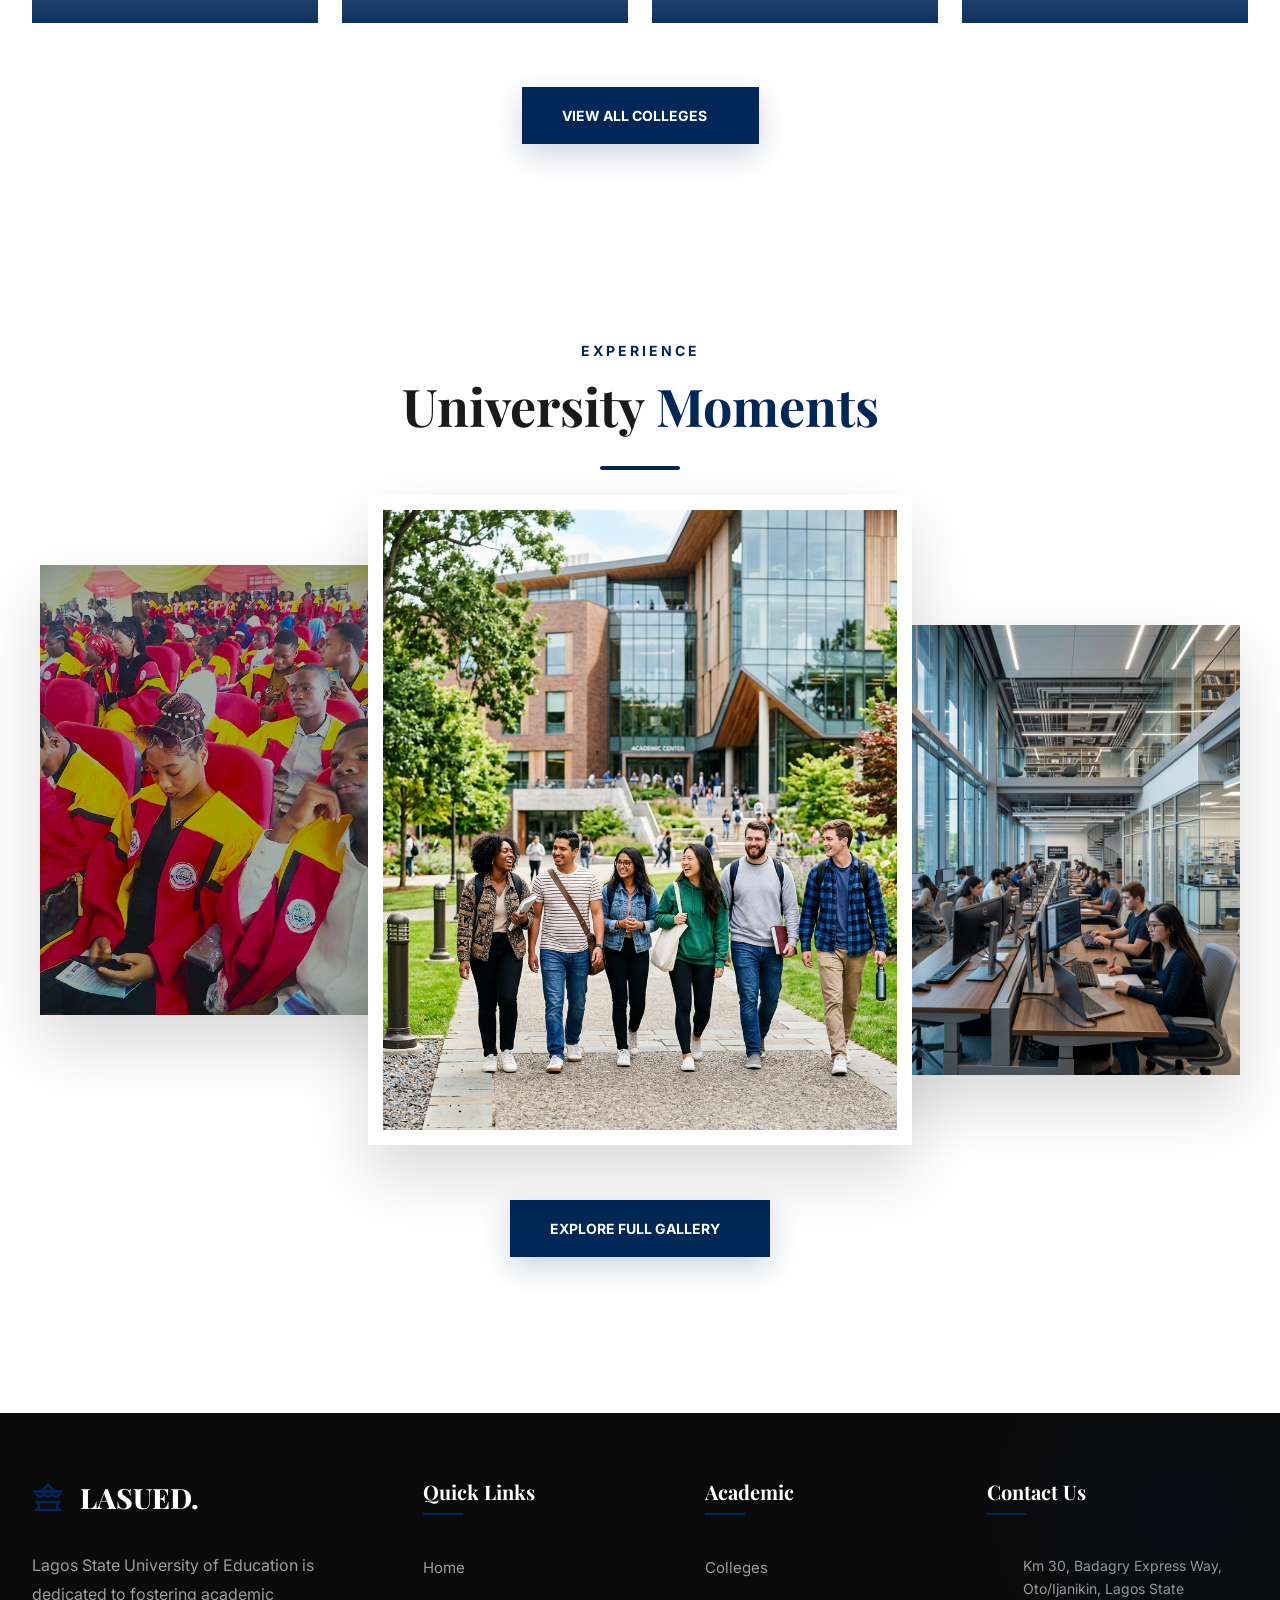
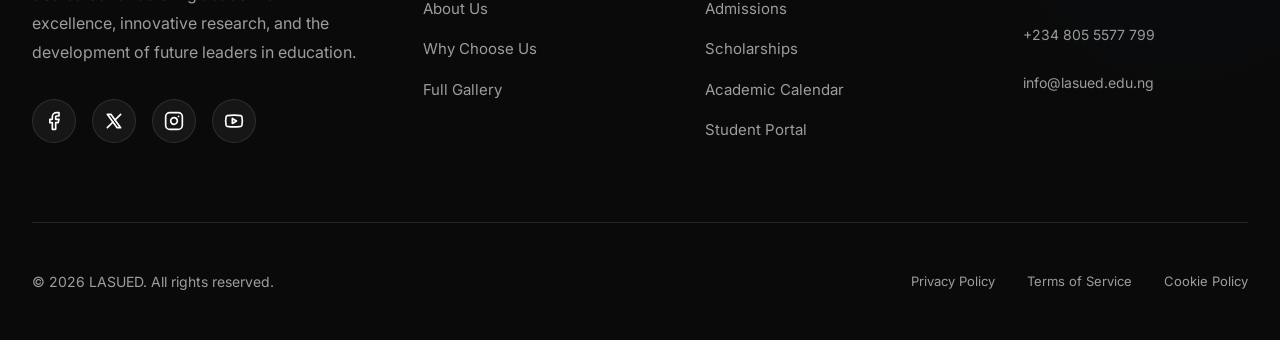
==== commit e8631636: "Updated the website" ====
--- a/index.html
+++ b/index.html
@@ -81,48 +81,50 @@
 
                 <div class="hero-badges reveal">
                     <div class="badge-item">
-                        <img src="https://img.icons8.com/ios/100/6b1221/medal.png" alt="Award Badge" class="badge-icon">
+                        <img src="https://img.icons8.com/ios/100/012758/medal.png" alt="Award Badge" class="badge-icon">
                         <div class="badge-text">NUC<br>Accredited</div>
                     </div>
                     <div class="badge-item">
-                        <img src="https://img.icons8.com/ios/100/6b1221/guarantee--v1.png" alt="Award Badge"
+                        <img src="https://img.icons8.com/ios/100/012758/guarantee--v1.png" alt="Award Badge"
                             class="badge-icon">
                         <div class="badge-text">8<br>Colleges</div>
                     </div>
                     <div class="badge-item">
-                        <img src="https://img.icons8.com/ios/100/6b1221/certificate.png" alt="Award Badge"
+                        <img src="https://img.icons8.com/ios/100/012758/certificate.png" alt="Award Badge"
                             class="badge-icon">
                         <div class="badge-text">Lagos<br>State Owned</div>
                     </div>
                 </div>
             </div>
 
-            <div class="hero-image-container">
-                <img src="assets/hero.png" alt="LASUED University Campus" class="hero-image">
-
-                <aside class="social-sidebar">
-                    <span class="follow-text">Follow Us:</span>
-                    <div class="social-links">
-                        <a href="https://x.com/lasued_official" target="_blank" class="social-link" aria-label="Twitter">
-                            <svg viewBox="0 0 24 24" fill="none" stroke="currentColor" stroke-width="2" stroke-linecap="round" stroke-linejoin="round" class="lucide-icon">
-                                <path d="M4 4l11.733 16h4.267l-11.733 -16z" />
-                                <path d="M4 20l6.768 -6.768m2.46 -2.46l6.772 -6.772" />
-                            </svg>
-                        </a>
-                        <a href="https://web.facebook.com/lasuedofficial/" target="_blank" class="social-link" aria-label="Facebook">
-                            <svg viewBox="0 0 24 24" fill="none" stroke="currentColor" stroke-width="2" stroke-linecap="round" stroke-linejoin="round" class="lucide-icon">
-                                <path d="M18 2h-3a5 5 0 0 0-5 5v3H7v4h3v8h4v-8h3l1-4h-4V7a1 1 0 0 1 1-1h3z"/>
-                            </svg>
-                        </a>
-                        <a href="https://www.youtube.com/@LASUEDOfficial" target="_blank" class="social-link" aria-label="YouTube">
-                            <svg viewBox="0 0 24 24" fill="none" stroke="currentColor" stroke-width="2" stroke-linecap="round" stroke-linejoin="round" class="lucide-icon">
-                                <path d="M2.5 17a24.12 24.12 0 0 1 0-10 2 2 0 0 1 1.4-1.4 49.56 49.56 0 0 1 16.2 0A2 2 0 0 1 21.5 7a24.12 24.12 0 0 1 0 10 2 2 0 0 1-1.4 1.4 49.55 49.55 0 0 1-16.2 0A2 2 0 0 1 2.5 17z"/>
-                                <path d="m10 15 5-3-5-3z"/>
-                            </svg>
-                        </a>
-                    </div>
-                </aside>
-            </div>
+            <aside class="social-sidebar">
+                <span class="follow-text">Follow Us:</span>
+                <div class="social-links">
+                    <a href="https://x.com/lasued_official" target="_blank" class="social-link" aria-label="Twitter">
+                        <svg viewBox="0 0 24 24" fill="none" stroke="currentColor" stroke-width="2"
+                            stroke-linecap="round" stroke-linejoin="round" class="lucide-icon">
+                            <path d="M4 4l11.733 16h4.267l-11.733 -16z" />
+                            <path d="M4 20l6.768 -6.768m2.46 -2.46l6.772 -6.772" />
+                        </svg>
+                    </a>
+                    <a href="https://web.facebook.com/lasuedofficial/" target="_blank" class="social-link"
+                        aria-label="Facebook">
+                        <svg viewBox="0 0 24 24" fill="none" stroke="currentColor" stroke-width="2"
+                            stroke-linecap="round" stroke-linejoin="round" class="lucide-icon">
+                            <path d="M18 2h-3a5 5 0 0 0-5 5v3H7v4h3v8h4v-8h3l1-4h-4V7a1 1 0 0 1 1-1h3z" />
+                        </svg>
+                    </a>
+                    <a href="https://www.youtube.com/@LASUEDOfficial" target="_blank" class="social-link"
+                        aria-label="YouTube">
+                        <svg viewBox="0 0 24 24" fill="none" stroke="currentColor" stroke-width="2"
+                            stroke-linecap="round" stroke-linejoin="round" class="lucide-icon">
+                            <path
+                                d="M2.5 17a24.12 24.12 0 0 1 0-10 2 2 0 0 1 1.4-1.4 49.56 49.56 0 0 1 16.2 0A2 2 0 0 1 21.5 7a24.12 24.12 0 0 1 0 10 2 2 0 0 1-1.4 1.4 49.55 49.55 0 0 1-16.2 0A2 2 0 0 1 2.5 17z" />
+                            <path d="m10 15 5-3-5-3z" />
+                        </svg>
+                    </a>
+                </div>
+            </aside>
         </section>
     </main>
 
@@ -156,11 +158,13 @@
                     <h2 class="section-title">Message from the <span>Vice-Chancellor</span></h2>
 
                     <p class="founder-description">
-                        LASUED is committed to producing highly skilled, competent, and morally upright graduates who will contribute meaningfully to education and national development across Nigeria and beyond.
+                        LASUED is committed to producing highly skilled, competent, and morally upright graduates who
+                        will contribute meaningfully to education and national development across Nigeria and beyond.
                     </p>
 
                     <blockquote class="founder-quote">
-                        Since its establishment, Lagos State University of Education has grown to become one of the most reputable institutions of education in Lagos State and Nigeria.
+                        Since its establishment, Lagos State University of Education has grown to become one of the most
+                        reputable institutions of education in Lagos State and Nigeria.
                     </blockquote>
 
                     <div class="founder-info">
@@ -185,7 +189,7 @@
         <div class="container">
             <div class="why-header reveal">
                 <p class="why-subtitle">WHY CHOOSE LASUED</p>
-                <h2 class="why-title" style="color: white;">Lagos State's premier <span>university</span>
+                <h2 class="why-title">Lagos State's premier <span>university</span>
                     of education</h2>
             </div>
 
@@ -202,7 +206,8 @@
                         </svg>
                     </div>
                     <h3 class="why-card-title">Affordable Tuition</h3>
-                    <p class="why-card-text">Quality education at accessible fees, with scholarship opportunities for outstanding students.</p>
+                    <p class="why-card-text">Quality education at accessible fees, with scholarship opportunities for
+                        outstanding students.</p>
                     <a href="./Pages/WhyUs.html" class="why-read-more">READ MORE <i
                             data-lucide="arrow-up-right"></i></a>
                 </div>
@@ -221,7 +226,8 @@
                         </svg>
                     </div>
                     <h3 class="why-card-title">8 Specialised Colleges</h3>
-                    <p class="why-card-text">From Science to Humanities, Technology to Management — programmes designed for every ambition.</p>
+                    <p class="why-card-text">From Science to Humanities, Technology to Management — programmes designed
+                        for every ambition.</p>
                     <a href="./Pages/WhyUs.html" class="why-read-more">READ MORE <i
                             data-lucide="arrow-up-right"></i></a>
                 </div>
@@ -240,7 +246,8 @@
                         </svg>
                     </div>
                     <h3 class="why-card-title">Vibrant Campus Life</h3>
-                    <p class="why-card-text">A thriving student community with clubs, sports, cultural events, and leadership opportunities.</p>
+                    <p class="why-card-text">A thriving student community with clubs, sports, cultural events, and
+                        leadership opportunities.</p>
                     <a href="#" class="why-read-more">READ MORE <i data-lucide="arrow-up-right"></i></a>
                 </div>
             </div>
@@ -264,7 +271,8 @@
                     <div class="home-dept-content">
                         <div class="home-dept-icon"><i data-lucide="flask-conical"></i></div>
                         <h3>COSED</h3>
-                        <p>College of Science Education — Chemistry, Physics, Biology, Mathematics &amp; Health Education.</p>
+                        <p>College of Science Education — Chemistry, Physics, Biology, Mathematics &amp; Health
+                            Education.</p>
                     </div>
                 </a>
 
@@ -288,7 +296,8 @@
                     <div class="home-dept-content">
                         <div class="home-dept-icon"><i data-lucide="monitor"></i></div>
                         <h3>COITED</h3>
-                        <p>College of Information &amp; Technology Education — Computer Science, EdTech &amp; Library Science.</p>
+                        <p>College of Information &amp; Technology Education — Computer Science, EdTech &amp; Library
+                            Science.</p>
                     </div>
                 </a>
 
@@ -300,7 +309,8 @@
                     <div class="home-dept-content">
                         <div class="home-dept-icon"><i data-lucide="sprout"></i></div>
                         <h3>COVED</h3>
-                        <p>College of Vocational &amp; Entrepreneurship Education — Agriculture, Business &amp; Home Economics.</p>
+                        <p>College of Vocational &amp; Entrepreneurship Education — Agriculture, Business &amp; Home
+                            Economics.</p>
                     </div>
                 </a>
             </div>
@@ -326,9 +336,9 @@
             <div class="gallery-hanging-wrap">
                 <!-- Item 1 -->
                 <div class="hanging-item reveal delay-1">
-                    <img src="./assets/gallery_graduation.png" alt="Graduation Day">
+                    <img src="./assets/LasuedMatric.jpg" alt="Graduation Day">
                     <div class="hanging-content">
-                        <h4>Graduation Day</h4>
+                        <h4>Matriculation Ceremony</h4>
                     </div>
                 </div>
 
@@ -375,31 +385,40 @@
                         <span>LASUED.</span>
                     </div>
                     <p class="footer-description">
-                        Lagos State University of Education is dedicated to fostering academic excellence, innovative research, and the development of future leaders in education.
+                        Lagos State University of Education is dedicated to fostering academic excellence, innovative
+                        research, and the development of future leaders in education.
                     </p>
                     <div class="social-links-premium">
-                        <a href="https://web.facebook.com/lasuedofficial/" target="_blank" class="social-item" aria-label="Facebook">
-                            <svg viewBox="0 0 24 24" fill="none" stroke="currentColor" stroke-width="2" stroke-linecap="round" stroke-linejoin="round" class="lucide-icon">
-                                <path d="M18 2h-3a5 5 0 0 0-5 5v3H7v4h3v8h4v-8h3l1-4h-4V7a1 1 0 0 1 1-1h3z"/>
+                        <a href="https://web.facebook.com/lasuedofficial/" target="_blank" class="social-item"
+                            aria-label="Facebook">
+                            <svg viewBox="0 0 24 24" fill="none" stroke="currentColor" stroke-width="2"
+                                stroke-linecap="round" stroke-linejoin="round" class="lucide-icon">
+                                <path d="M18 2h-3a5 5 0 0 0-5 5v3H7v4h3v8h4v-8h3l1-4h-4V7a1 1 0 0 1 1-1h3z" />
                             </svg>
                         </a>
-                        <a href="https://x.com/lasued_official" target="_blank" class="social-item" aria-label="Twitter">
-                            <svg viewBox="0 0 24 24" fill="none" stroke="currentColor" stroke-width="2" stroke-linecap="round" stroke-linejoin="round" class="lucide-icon">
+                        <a href="https://x.com/lasued_official" target="_blank" class="social-item"
+                            aria-label="Twitter">
+                            <svg viewBox="0 0 24 24" fill="none" stroke="currentColor" stroke-width="2"
+                                stroke-linecap="round" stroke-linejoin="round" class="lucide-icon">
                                 <path d="M4 4l11.733 16h4.267l-11.733 -16z" />
                                 <path d="M4 20l6.768 -6.768m2.46 -2.46l6.772 -6.772" />
                             </svg>
                         </a>
                         <a href="#" class="social-item" aria-label="Instagram">
-                            <svg viewBox="0 0 24 24" fill="none" stroke="currentColor" stroke-width="2" stroke-linecap="round" stroke-linejoin="round" class="lucide-icon">
-                                <rect width="20" height="20" x="2" y="2" rx="5" ry="5"/>
-                                <path d="M16 11.37A4 4 0 1 1 12.63 8 4 4 0 0 1 16 11.37z"/>
-                                <line x1="17.5" x2="17.51" y1="6.5" y2="6.5"/>
+                            <svg viewBox="0 0 24 24" fill="none" stroke="currentColor" stroke-width="2"
+                                stroke-linecap="round" stroke-linejoin="round" class="lucide-icon">
+                                <rect width="20" height="20" x="2" y="2" rx="5" ry="5" />
+                                <path d="M16 11.37A4 4 0 1 1 12.63 8 4 4 0 0 1 16 11.37z" />
+                                <line x1="17.5" x2="17.51" y1="6.5" y2="6.5" />
                             </svg>
                         </a>
-                        <a href="https://www.youtube.com/@LASUEDOfficial" target="_blank" class="social-item" aria-label="YouTube">
-                            <svg viewBox="0 0 24 24" fill="none" stroke="currentColor" stroke-width="2" stroke-linecap="round" stroke-linejoin="round" class="lucide-icon">
-                                <path d="M2.5 17a24.12 24.12 0 0 1 0-10 2 2 0 0 1 1.4-1.4 49.56 49.56 0 0 1 16.2 0A2 2 0 0 1 21.5 7a24.12 24.12 0 0 1 0 10 2 2 0 0 1-1.4 1.4 49.55 49.55 0 0 1-16.2 0A2 2 0 0 1 2.5 17z"/>
-                                <path d="m10 15 5-3-5-3z"/>
+                        <a href="https://www.youtube.com/@LASUEDOfficial" target="_blank" class="social-item"
+                            aria-label="YouTube">
+                            <svg viewBox="0 0 24 24" fill="none" stroke="currentColor" stroke-width="2"
+                                stroke-linecap="round" stroke-linejoin="round" class="lucide-icon">
+                                <path
+                                    d="M2.5 17a24.12 24.12 0 0 1 0-10 2 2 0 0 1 1.4-1.4 49.56 49.56 0 0 1 16.2 0A2 2 0 0 1 21.5 7a24.12 24.12 0 0 1 0 10 2 2 0 0 1-1.4 1.4 49.55 49.55 0 0 1-16.2 0A2 2 0 0 1 2.5 17z" />
+                                <path d="m10 15 5-3-5-3z" />
                             </svg>
                         </a>
                     </div>
--- a/style.css
+++ b/style.css
@@ -2,8 +2,8 @@
 
 :root {
     /* Colors */
-    --primary: #6b1221;
-    --primary-hover: #540e1a;
+    --primary: #012758;
+    --primary-hover: #001a3d;
     --text-main: #1a1a1a;
     --text-muted: #666666;
     --bg-white: #ffffff;
@@ -195,11 +195,11 @@
     min-width: 220px;
     padding: 12px;
     border-radius: 16px;
-    box-shadow: 0 10px 40px rgba(0,0,0,0.1);
+    box-shadow: 0 10px 40px rgba(0, 0, 0, 0.1);
     opacity: 0;
     visibility: hidden;
     transition: all 0.3s cubic-bezier(0.4, 0, 0.2, 1);
-    border: 1px solid rgba(0,0,0,0.05);
+    border: 1px solid rgba(0, 0, 0, 0.05);
     z-index: 1000;
 }
 
@@ -232,7 +232,7 @@
 }
 
 .dropdown-link:hover {
-    background: rgba(107, 18, 33, 0.05);
+    background: rgba(1, 39, 88, 0.05);
     color: var(--primary);
     padding-left: 20px;
 }
@@ -283,18 +283,23 @@
     border: 1px solid var(--border);
     padding: 12px var(--space-3);
     font-size: 13px;
-    font-weight: 600;
+    font-weight: 700;
     text-transform: uppercase;
     display: flex;
     align-items: center;
     gap: 10px;
     transition: var(--transition);
+    border-radius: 4px;
+    color: var(--text-main);
+    background: transparent;
 }
 
 .admission-btn:hover {
     background: var(--primary);
     color: white;
     border-color: var(--primary);
+    transform: translateY(-2px);
+    box-shadow: 0 10px 20px rgba(1, 39, 88, 0.2);
 }
 
 .menu-toggle {
@@ -309,10 +314,17 @@
 
 /* Hero Section */
 .hero {
-    display: grid;
-    grid-template-columns: 1fr 1fr;
+    display: flex;
+    align-items: center;
     min-height: calc(100vh - 90px);
     position: relative;
+    background-image:
+        linear-gradient(to right, rgba(15, 17, 21, 0.95) 0%, rgba(15, 17, 21, 0.45) 100%),
+        url('./assets/Herobg.png');
+    background-size: cover;
+    background-position: center;
+    background-attachment: fixed;
+    overflow: hidden;
 }
 
 .hero-content {
@@ -321,7 +333,9 @@
     flex-direction: column;
     justify-content: center;
     position: relative;
-    background: var(--bg-white);
+    background: transparent;
+    z-index: 5;
+    max-width: 800px;
 }
 
 /* Watermark background */
@@ -332,7 +346,7 @@
     left: 10%;
     width: 80%;
     height: 80%;
-    background: url('https://img.icons8.com/ios/500/maroon/greek-temple.png');
+    background: url('https://img.icons8.com/ios/500/012758/greek-temple.png');
     background-repeat: no-repeat;
     background-size: contain;
     background-position: center;
@@ -354,9 +368,10 @@
 
 .hero-title {
     font-size: 72px;
-    color: var(--text-main);
+    color: #ffffff;
     margin-bottom: var(--space-4);
-    max-width: 600px;
+    max-width: 700px;
+    text-shadow: 0 10px 30px rgba(0, 0, 0, 0.3);
 }
 
 .hero-title span {
@@ -377,13 +392,13 @@
     text-transform: uppercase;
     width: fit-content;
     margin-bottom: var(--space-12);
-    box-shadow: 0 10px 30px rgba(107, 18, 33, 0.2);
+    box-shadow: 0 10px 30px rgba(1, 39, 88, 0.2);
 }
 
 .apply-btn:hover {
     background: var(--primary-hover);
     transform: translateY(-2px);
-    box-shadow: 0 15px 40px rgba(107, 18, 33, 0.3);
+    box-shadow: 0 15px 40px rgba(1, 39, 88, 0.3);
 }
 
 .hero-badges {
@@ -396,7 +411,7 @@
     display: flex;
     align-items: center;
     gap: 12px;
-    opacity: 0.6;
+    opacity: 0.9;
     transition: var(--transition);
 }
 
@@ -407,34 +422,19 @@
 .badge-icon {
     width: 48px;
     height: 48px;
+    filter: brightness(0) invert(1);
 }
 
 .badge-text {
-    font-size: 10px;
+    font-size: 11px;
     font-weight: 700;
     text-transform: uppercase;
     letter-spacing: 1px;
     line-height: 1.2;
-}
-
-/* Hero Image Column */
-.hero-image-container {
-    position: relative;
-    overflow: hidden;
-}
-
-.hero-image {
-    width: 100%;
-    height: 100%;
-    object-fit: cover;
-    transition: transform 10s ease;
-}
-
-.hero-image-container:hover .hero-image {
-    transform: scale(1.1);
-}
-
-/* Social Sidebar */
+    color: rgba(255, 255, 255, 0.9);
+}
+
+/* Social Sidebar - Premium Design */
 .social-sidebar {
     position: absolute;
     right: 0;
@@ -444,18 +444,24 @@
     flex-direction: column;
     align-items: center;
     gap: var(--space-4);
-    padding: var(--space-4);
+    padding: var(--space-6) var(--space-3);
     z-index: 10;
+    background: rgba(15, 17, 21, 0.6);
+    backdrop-filter: blur(15px);
+    -webkit-backdrop-filter: blur(15px);
+    border-radius: 40px 0 0 40px;
+    border: 1px solid rgba(255, 255, 255, 0.1);
+    border-right: none;
 }
 
 .follow-text {
     writing-mode: vertical-rl;
     transform: rotate(180deg);
-    font-size: 12px;
+    font-size: 11px;
     font-weight: 700;
     text-transform: uppercase;
-    letter-spacing: 2px;
-    color: var(--text-main);
+    letter-spacing: 3px;
+    color: rgba(255, 255, 255, 0.9);
     display: flex;
     align-items: center;
     gap: var(--space-2);
@@ -464,26 +470,33 @@
 .follow-text::after {
     content: '';
     width: 1px;
-    height: 40px;
-    background: var(--text-main);
+    height: 30px;
+    background: rgba(255, 255, 255, 0.3);
     margin-top: 10px;
 }
 
 .social-links {
     display: flex;
     flex-direction: column;
-    gap: var(--space-2);
+    gap: var(--space-3);
 }
 
 .social-link {
-    font-size: 12px;
-    font-weight: 700;
-    color: var(--text-muted);
-    padding: 5px;
+    color: rgba(255, 255, 255, 0.8);
+    transition: var(--transition);
+    display: flex;
+    align-items: center;
+    justify-content: center;
 }
 
 .social-link:hover {
     color: var(--primary);
+    transform: scale(1.1);
+}
+
+.lucide-icon {
+    width: 20px;
+    height: 20px;
 }
 
 /* Responsive */
@@ -526,13 +539,7 @@
     }
 
     .hero-image-container {
-        position: absolute;
-        top: 0;
-        right: 0;
-        width: 100%;
-        height: 100%;
-        z-index: 1;
-        opacity: 0.8;
+        display: none;
     }
 
     .hero-image {
@@ -542,11 +549,14 @@
     .hero-content {
         position: relative;
         z-index: 2;
-        padding: var(--space-8) var(--space-3);
-        background: linear-gradient(to right, white 60%, rgba(255, 255, 255, 0) 100%);
+        padding: var(--space-12) var(--space-4);
+        background: transparent;
         text-align: left;
         align-items: flex-start;
-        min-height: 600px;
+        min-height: 80vh;
+        display: flex;
+        flex-direction: column;
+        justify-content: center;
     }
 
     .hero-subtitle {
@@ -596,7 +606,7 @@
         transform: translateX(100%);
         visibility: hidden;
         transition: transform 0.6s cubic-bezier(0.85, 0, 0.15, 1),
-                    visibility 0s linear 0.6s;
+            visibility 0s linear 0.6s;
         z-index: 1000;
         box-shadow: -20px 0 60px rgba(0, 0, 0, 0.5);
     }
@@ -605,7 +615,7 @@
         transform: translateX(0);
         visibility: visible;
         transition: transform 0.6s cubic-bezier(0.85, 0, 0.15, 1),
-                    visibility 0s linear 0s;
+            visibility 0s linear 0s;
     }
 
     .nav-link {
@@ -644,7 +654,9 @@
         transform: translateX(0);
     }
 
-    .nav.active .nav-item:nth-child(2) { transition-delay: 0.15s; }
+    .nav.active .nav-item:nth-child(2) {
+        transition-delay: 0.15s;
+    }
 
     .dropdown-menu {
         position: static;
@@ -699,7 +711,8 @@
         transform: rotate(180deg);
     }
 
-    .nav-link:hover, .nav-link.active {
+    .nav-link:hover,
+    .nav-link.active {
         color: white;
         padding-left: 10px;
     }
@@ -746,7 +759,7 @@
         justify-content: center;
         z-index: 1001;
     }
-    
+
     .header {
         padding: 0 var(--space-4);
     }
@@ -1057,9 +1070,14 @@
 /* Why Choose Section */
 .why-choose-section {
     padding: var(--space-12) 0;
-    background: #641320;
+    background: var(--primary);
+    background-image:
+        radial-gradient(circle at 20% 30%, rgba(255, 255, 255, 0.05) 0%, transparent 50%),
+        radial-gradient(circle at 80% 70%, rgba(255, 255, 255, 0.05) 0%, transparent 50%);
     color: white;
     text-align: center;
+    position: relative;
+    overflow: hidden;
 }
 
 .why-header {
@@ -1271,7 +1289,7 @@
     content: '';
     position: absolute;
     inset: 0;
-    background: linear-gradient(to top, rgba(107, 18, 33, 0.95) 0%, rgba(107, 18, 33, 0.4) 50%, transparent 100%);
+    background: linear-gradient(to top, rgba(1, 39, 88, 0.95) 0%, rgba(1, 39, 88, 0.4) 50%, transparent 100%);
     z-index: 1;
     transition: var(--transition);
 }
@@ -1320,7 +1338,7 @@
 }
 
 .home-dept-card:hover::before {
-    background: linear-gradient(to top, rgba(107, 18, 33, 1) 0%, rgba(107, 18, 33, 0.7) 100%);
+    background: linear-gradient(to top, rgba(1, 39, 88, 1) 0%, rgba(1, 39, 88, 0.7) 100%);
 }
 
 .home-dept-card:hover .home-dept-content {
@@ -1477,7 +1495,7 @@
     --footer-text: #ffffff;
     --footer-text-muted: rgba(255, 255, 255, 0.6);
     --footer-border: rgba(255, 255, 255, 0.1);
-    
+
     background-color: var(--footer-bg);
     color: var(--footer-text);
     padding-top: var(--space-8);
@@ -1567,15 +1585,18 @@
 
 /* Mobile Responsiveness - Consolidated Fix */
 @media (max-width: 768px) {
+
     /* Why Choose Section */
     .why-title {
         font-size: 32px !important;
         text-align: left !important;
     }
+
     .why-choose-section .why-grid {
         grid-template-columns: 1fr !important;
         gap: var(--space-6) !important;
     }
+
     .why-card {
         padding: var(--space-6) var(--space-4) !important;
     }
@@ -1586,21 +1607,25 @@
         margin-bottom: var(--space-8) !important;
         border-radius: 16px !important;
     }
+
     .newsletter-grid {
         grid-template-columns: 1fr !important;
         gap: var(--space-6) !important;
         text-align: left !important;
     }
+
     .newsletter-text h3 {
         font-size: 28px !important;
         line-height: 1.2 !important;
     }
+
     .newsletter-form {
         flex-direction: column !important;
         width: 100% !important;
         gap: 12px !important;
     }
-    .newsletter-form input, 
+
+    .newsletter-form input,
     .newsletter-form button {
         width: 100% !important;
         flex: none !important;
@@ -1612,16 +1637,20 @@
         gap: var(--space-10) !important;
         text-align: left !important;
     }
+
     .footer-logo {
         justify-content: flex-start !important;
     }
+
     .social-links-premium {
         justify-content: flex-start !important;
         margin-top: var(--space-4) !important;
     }
+
     .contact-card {
         justify-content: flex-start !important;
     }
+
     .footer-heading::after {
         left: 0 !important;
         transform: none !important;
@@ -1635,6 +1664,7 @@
         text-align: left !important;
         padding-top: var(--space-8) !important;
     }
+
     .footer-legal {
         justify-content: flex-start !important;
         flex-wrap: wrap !important;
@@ -1683,7 +1713,7 @@
     color: white;
 }
 
-.social-item i, 
+.social-item i,
 .social-item svg {
     width: 20px;
     height: 20px;
@@ -1693,7 +1723,7 @@
     background: var(--primary);
     border-color: var(--primary);
     transform: translateY(-4px);
-    box-shadow: 0 10px 20px rgba(107, 18, 33, 0.4);
+    box-shadow: 0 10px 20px rgba(1, 39, 88, 0.4);
     color: white;
 }
 
@@ -1803,7 +1833,7 @@
     align-items: center;
     justify-content: center;
     cursor: pointer;
-    box-shadow: 0 10px 20px rgba(107, 18, 33, 0.3);
+    box-shadow: 0 10px 20px rgba(1, 39, 88, 0.3);
     opacity: 0;
     visibility: hidden;
     transform: translateY(20px);
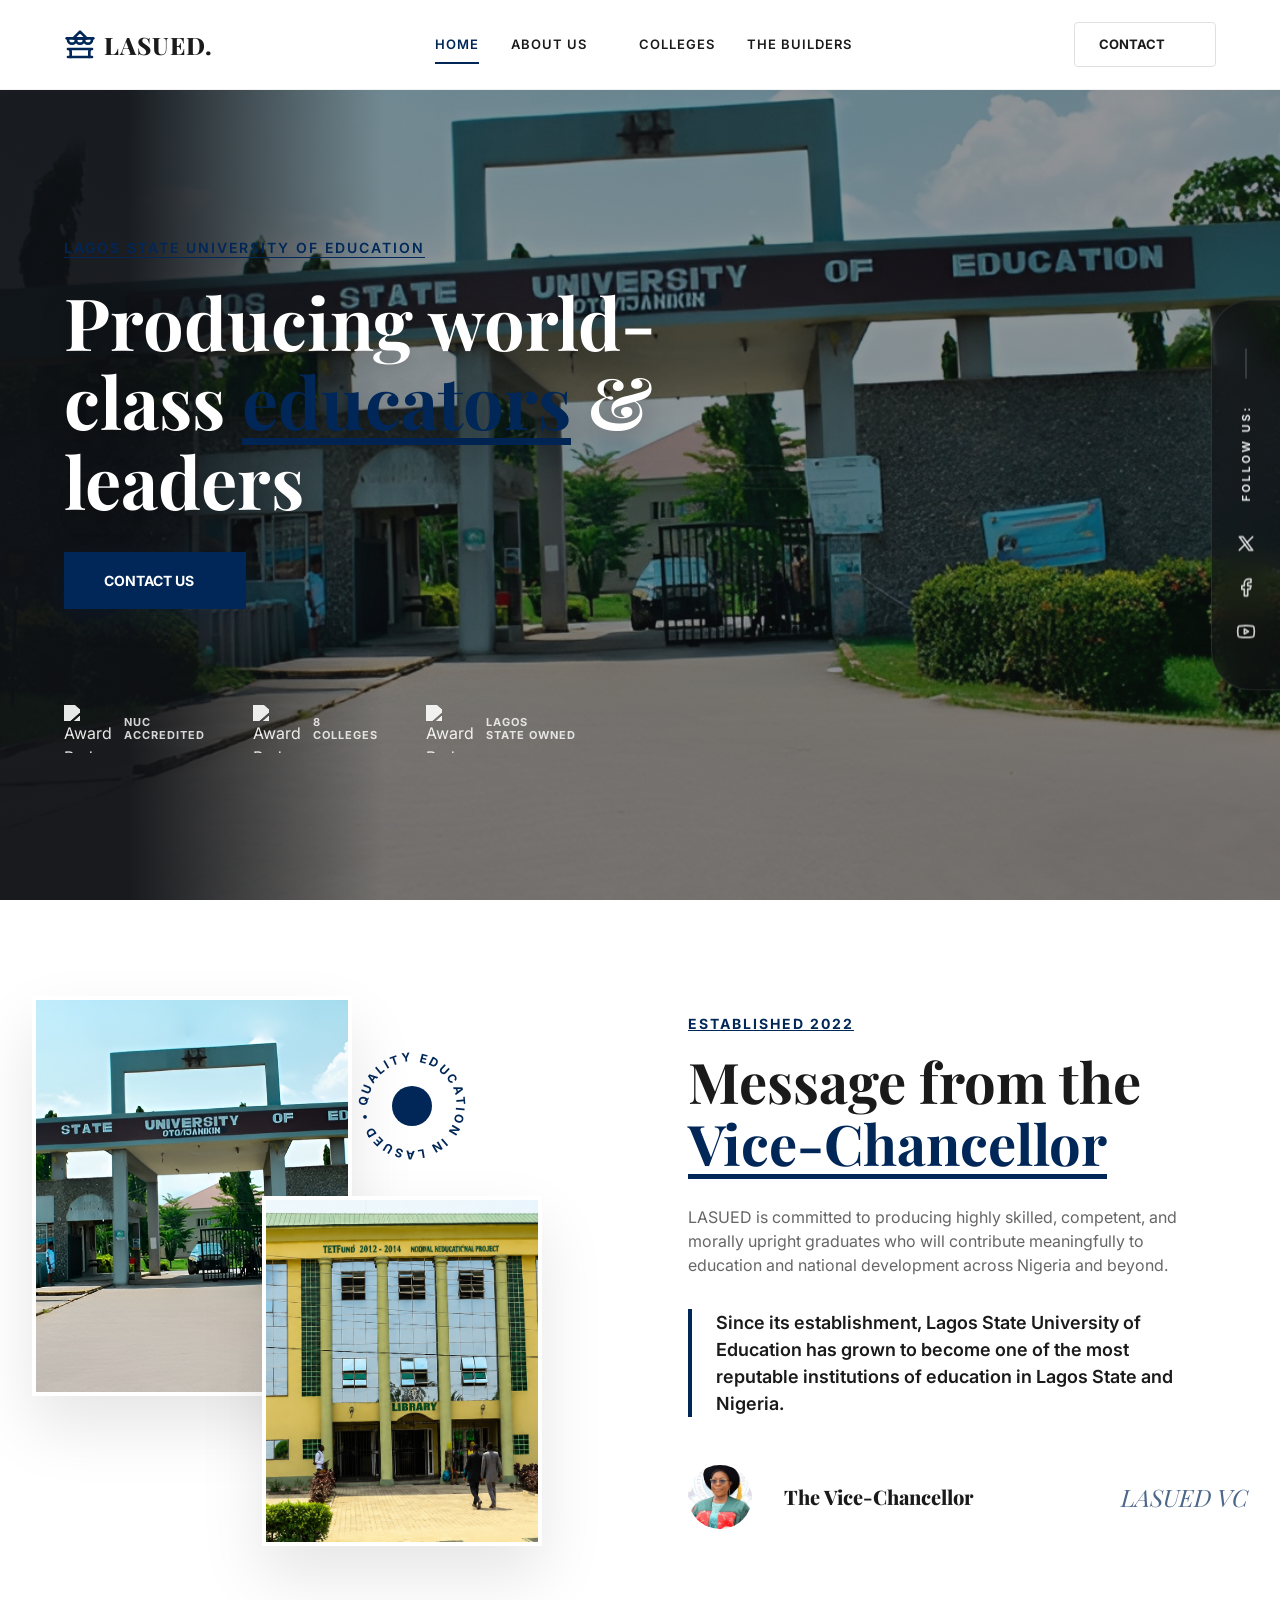
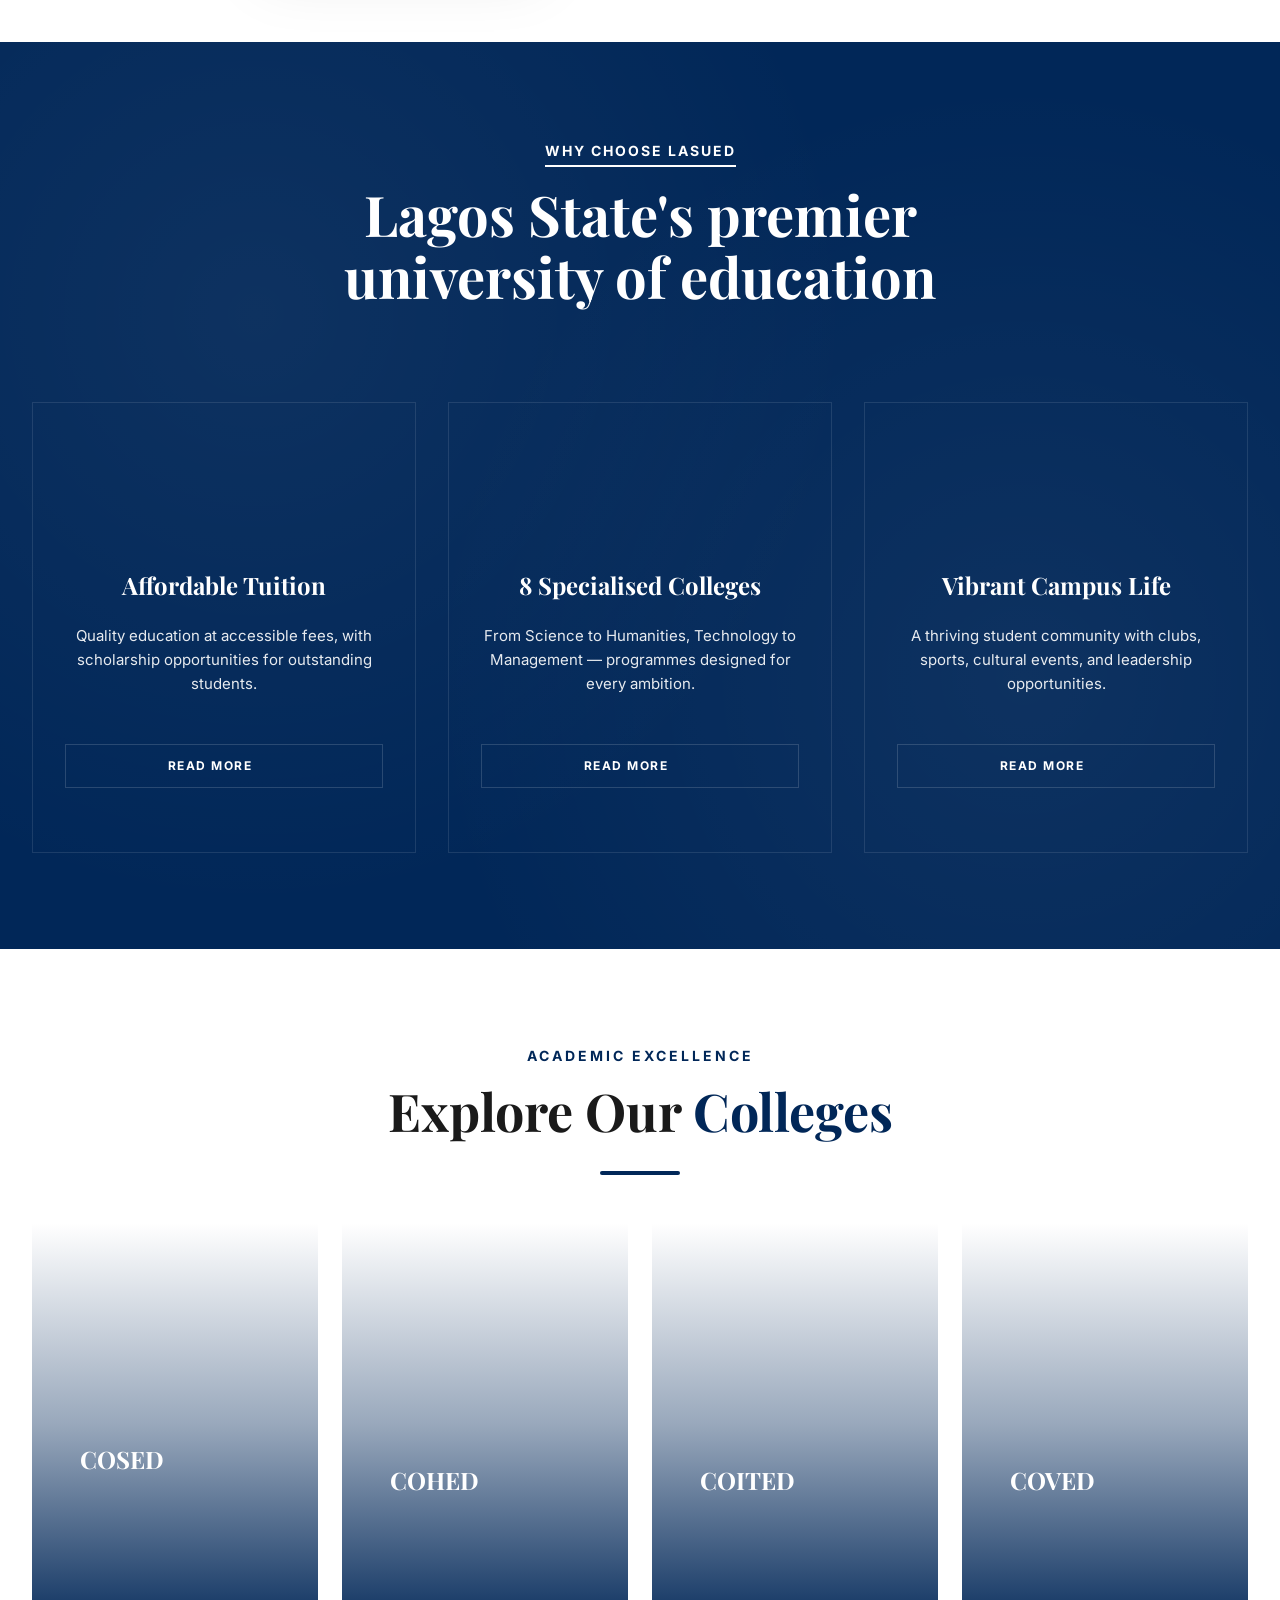
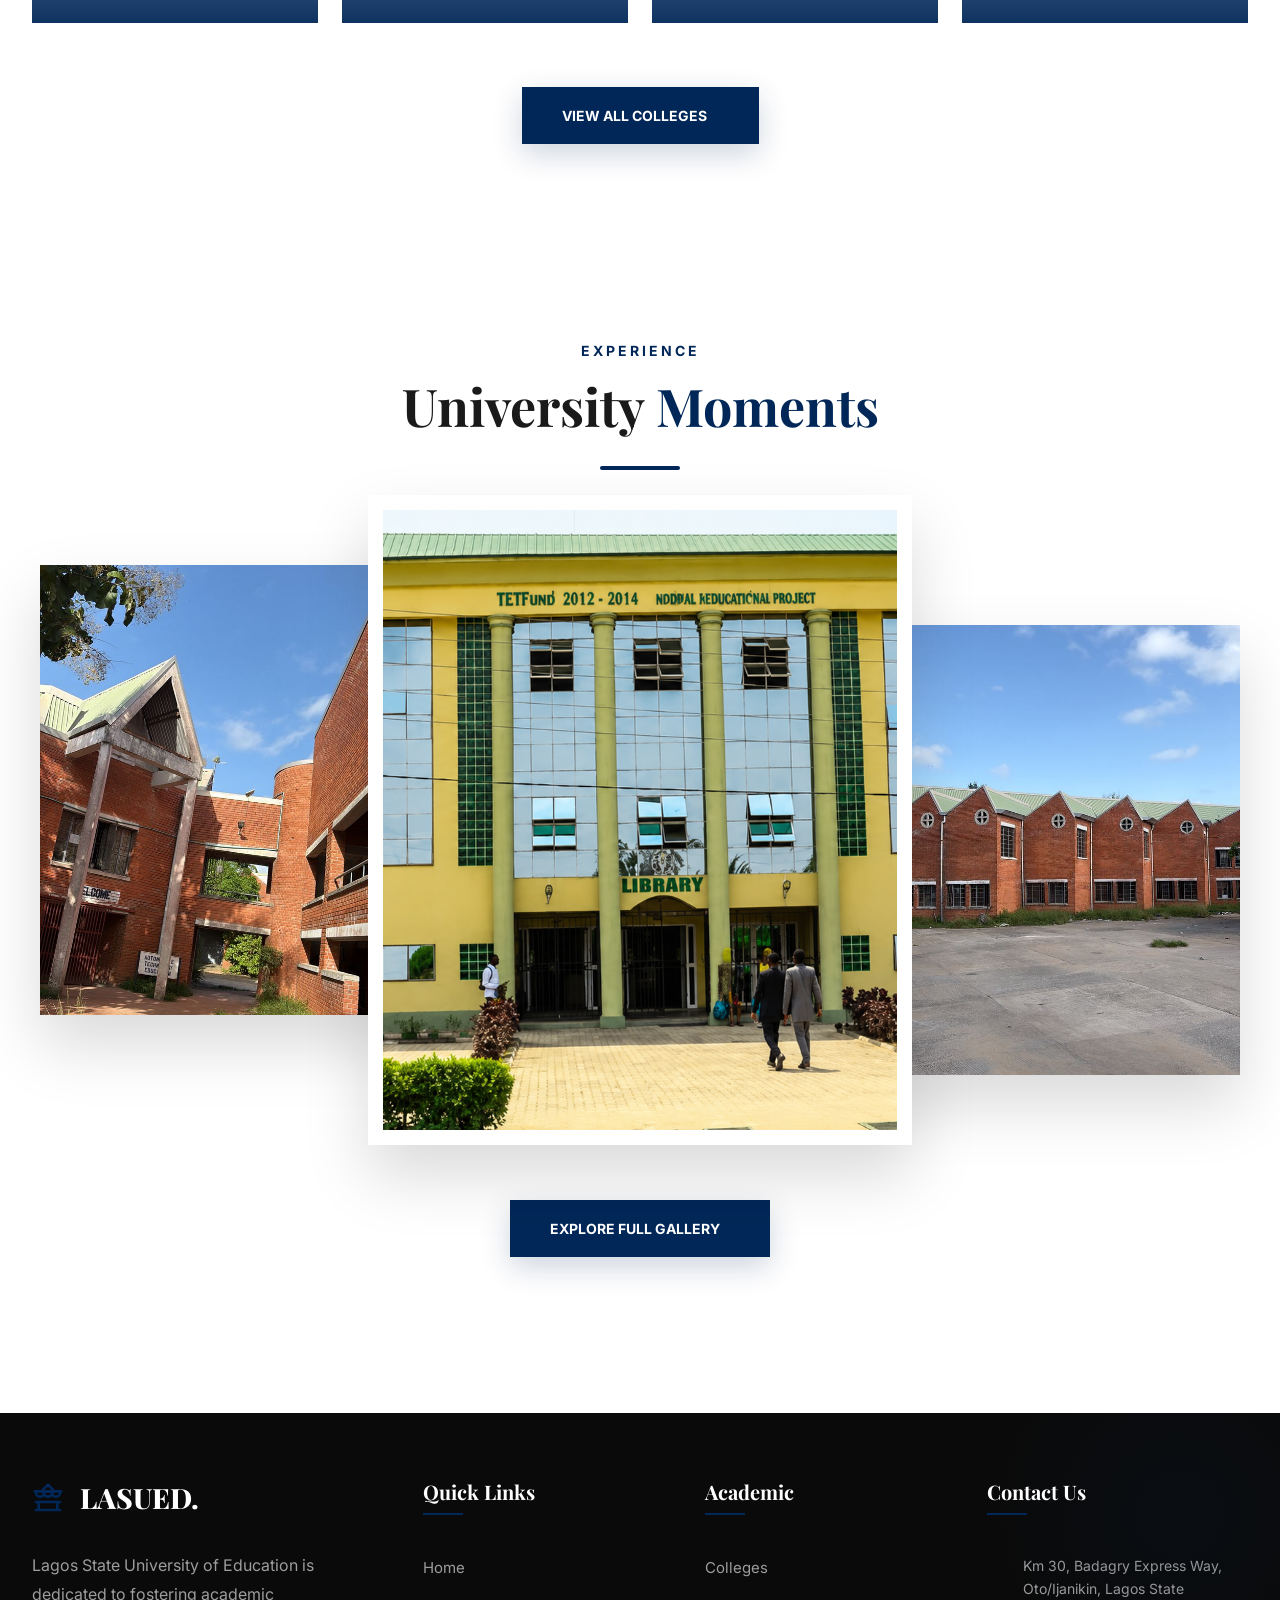
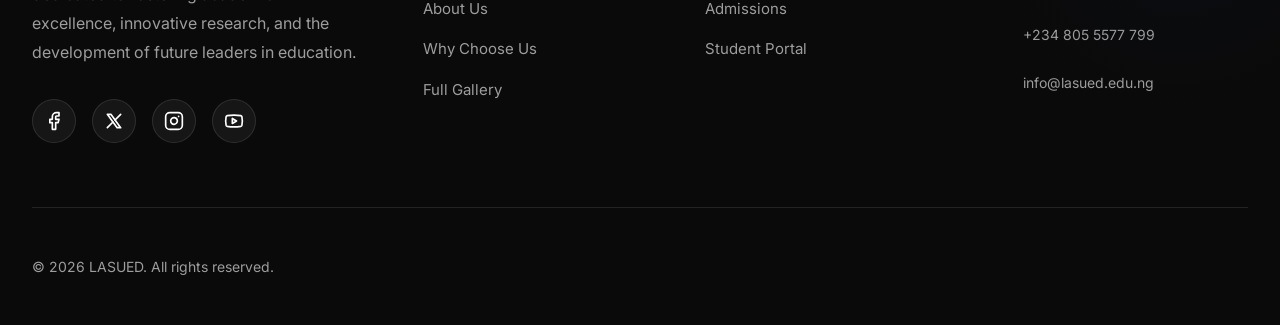
==== commit 8c279575: "Final commit" ====
--- a/index.html
+++ b/index.html
@@ -49,7 +49,7 @@
                 </div>
             </div>
             <a href="./Pages/Department.html" class="nav-link">Colleges</a>
-            <a href="./Pages/Team.html" class="nav-link">Our Team</a>
+            <a href="./Pages/Team.html" class="nav-link">The Builders</a>
             <a href="./Pages/ContactUs.html" class="nav-link mobile-only">Contact</a>
         </nav>
 
@@ -133,18 +133,17 @@
             <div class="founder-grid">
                 <div class="founder-images">
                     <div class="image-wrapper top-image">
-                        <img src="./assets/Professor_with_Student.jpg" alt="Professor with Student">
+                        <img src="./assets/LasuedGate.jpg" alt="Professor with Student">
                     </div>
                     <div class="image-wrapper bottom-image">
-                        <img src="https://images.unsplash.com/photo-1523240795612-9a054b0db644?auto=format&fit=crop&q=80&w=800"
-                            alt="Smiling Student">
+                        <img src="./assets/LauedLibrary.png" alt="Smiling Student">
                     </div>
                     <div class="quality-badge">
                         <svg viewBox="0 0 100 100">
                             <path id="circlePath" d="M 50, 50 m -37, 0 a 37,37 0 1,1 74,0 a 37,37 0 1,1 -74,0"
                                 fill="none" />
                             <text font-size="10" font-weight="700" letter-spacing="2" fill="var(--primary)">
-                                <textPath href="#circlePath">QUALITY EDUCATION FROM LASUED • </textPath>
+                                <textPath href="#circlePath">QUALITY EDUCATION IN LASUED • </textPath>
                             </text>
                         </svg>
                         <div class="badge-center">
@@ -154,7 +153,7 @@
                 </div>
 
                 <div class="founder-content reveal">
-                    <p class="section-subtitle">Established 2016</p>
+                    <p class="section-subtitle">Established 2022</p>
                     <h2 class="section-title">Message from the <span>Vice-Chancellor</span></h2>
 
                     <p class="founder-description">
@@ -169,11 +168,9 @@
 
                     <div class="founder-info">
                         <div class="founder-avatar">
-                            <img src="https://images.unsplash.com/photo-1573496359142-b8d87734a5a2?auto=format&fit=crop&q=80&w=200"
-                                alt="LASUED Vice-Chancellor">
-                        </div>
-                        <div class="founder-meta">
-                            <p class="founder-phone">+234 805 5577 799</p>
+                            <img src="./assets/ViceChancellor.jpg" alt="LASUED Vice-Chancellor">
+                        </div>
+                        <div class="">
                             <h4 class="founder-name">The Vice-Chancellor</h4>
                         </div>
                         <div class="founder-signature">
@@ -193,17 +190,11 @@
                     of education</h2>
             </div>
 
+
             <div class="why-grid">
                 <div class="why-card reveal delay-1">
                     <div class="why-icon">
-                        <svg viewBox="0 0 64 64" fill="none" stroke="currentColor" stroke-width="1.5"
-                            stroke-linecap="round" stroke-linejoin="round">
-                            <path d="M32 12L8 24L32 36L56 24L32 12Z" />
-                            <path d="M16 28V40C16 40 24 46 32 46C40 46 48 40 48 40V28" />
-                            <path d="M52 26V36" />
-                            <circle cx="52" cy="38" r="2" />
-                            <rect x="20" y="48" width="24" height="4" rx="1" />
-                        </svg>
+                        <i data-lucide="graduation-cap"></i>
                     </div>
                     <h3 class="why-card-title">Affordable Tuition</h3>
                     <p class="why-card-text">Quality education at accessible fees, with scholarship opportunities for
@@ -214,16 +205,7 @@
 
                 <div class="why-card reveal delay-2">
                     <div class="why-icon">
-                        <svg viewBox="0 0 64 64" fill="none" stroke="currentColor" stroke-width="1.5"
-                            stroke-linecap="round" stroke-linejoin="round">
-                            <path d="M42 48C46 45 48 40 48 34C48 24 40 16 30 16C20 16 14 24 14 34C14 40 16 45 20 48" />
-                            <path d="M24 48V54H38V48" />
-                            <circle cx="31" cy="32" r="8" />
-                            <path d="M28 32H34" />
-                            <path d="M31 29V35" />
-                            <path d="M42 48L46 52" />
-                            <path d="M20 48L16 52" />
-                        </svg>
+                        <i data-lucide="library"></i>
                     </div>
                     <h3 class="why-card-title">8 Specialised Colleges</h3>
                     <p class="why-card-text">From Science to Humanities, Technology to Management — programmes designed
@@ -234,21 +216,13 @@
 
                 <div class="why-card reveal delay-3">
                     <div class="why-icon">
-                        <svg viewBox="0 0 64 64" fill="none" stroke="currentColor" stroke-width="1.5"
-                            stroke-linecap="round" stroke-linejoin="round">
-                            <rect x="12" y="14" width="40" height="28" rx="2" />
-                            <path d="M20 42V50H44V42" />
-                            <path d="M32 50V54" />
-                            <path d="M24 54H40" />
-                            <path d="M20 22H44" />
-                            <path d="M20 28H44" />
-                            <path d="M20 34H36" />
-                        </svg>
+                        <i data-lucide="users"></i>
                     </div>
                     <h3 class="why-card-title">Vibrant Campus Life</h3>
                     <p class="why-card-text">A thriving student community with clubs, sports, cultural events, and
                         leadership opportunities.</p>
-                    <a href="#" class="why-read-more">READ MORE <i data-lucide="arrow-up-right"></i></a>
+                    <a href="./Pages/Gallery.html" class="why-read-more">READ MORE <i
+                            data-lucide="arrow-up-right"></i></a>
                 </div>
             </div>
         </div>
@@ -336,25 +310,25 @@
             <div class="gallery-hanging-wrap">
                 <!-- Item 1 -->
                 <div class="hanging-item reveal delay-1">
-                    <img src="./assets/LasuedMatric.jpg" alt="Graduation Day">
+                    <img src="./assets/GalleryImage7.jpeg" alt="Graduation Day">
                     <div class="hanging-content">
-                        <h4>Matriculation Ceremony</h4>
+                        <h4>Lasued Automobile College</h4>
                     </div>
                 </div>
 
                 <!-- Item 2 - The Big Center Card -->
                 <div class="hanging-item reveal">
-                    <img src="./assets/gallery_student_life.png" alt="Student Life">
+                    <img src="./assets/LauedLibrary.png" alt="Student Life">
                     <div class="hanging-content">
-                        <h4>Campus Community</h4>
+                        <h4>Lasued Library</h4>
                     </div>
                 </div>
 
                 <!-- Item 3 -->
                 <div class="hanging-item reveal delay-2">
-                    <img src="./assets/gallery_lab.png" alt="Research Lab">
+                    <img src="./assets/GalleryImage2.jpeg" alt="Research Lab">
                     <div class="hanging-content">
-                        <h4>Modern Innovation</h4>
+                        <h4>Lasued Campus</h4>
                     </div>
                 </div>
             </div>
@@ -440,10 +414,8 @@
                     <h4 class="footer-heading">Academic</h4>
                     <ul class="footer-nav-list">
                         <li><a href="./Pages/Department.html">Colleges</a></li>
-                        <li><a href="#">Admissions</a></li>
-                        <li><a href="#">Scholarships</a></li>
-                        <li><a href="#">Academic Calendar</a></li>
-                        <li><a href="#">Student Portal</a></li>
+                        <li><a href="https://admission.lasued.edu.ng/" target="_blank">Admissions</a></li>
+                        <li><a href="https://eportal.lasued.edu.ng/login.php" target="_blank">Student Portal</a></li>
                     </ul>
                 </div>
 
@@ -469,11 +441,7 @@
 
             <div class="footer-bottom-premium">
                 <p class="copyright">&copy; 2026 LASUED. All rights reserved.</p>
-                <div class="footer-legal">
-                    <a href="#">Privacy Policy</a>
-                    <a href="#">Terms of Service</a>
-                    <a href="#">Cookie Policy</a>
-                </div>
+
             </div>
         </div>
     </footer>
--- a/style.css
+++ b/style.css
@@ -319,8 +319,8 @@
     min-height: calc(100vh - 90px);
     position: relative;
     background-image:
-        linear-gradient(to right, rgba(15, 17, 21, 0.95) 0%, rgba(15, 17, 21, 0.45) 100%),
-        url('./assets/Herobg.png');
+        linear-gradient(to right, rgba(15, 17, 21, 0.95) 10%, rgba(15, 17, 21, 0.45) 30%),
+        url('./assets/LasuedGate.jpg');
     background-size: cover;
     background-position: center;
     background-attachment: fixed;
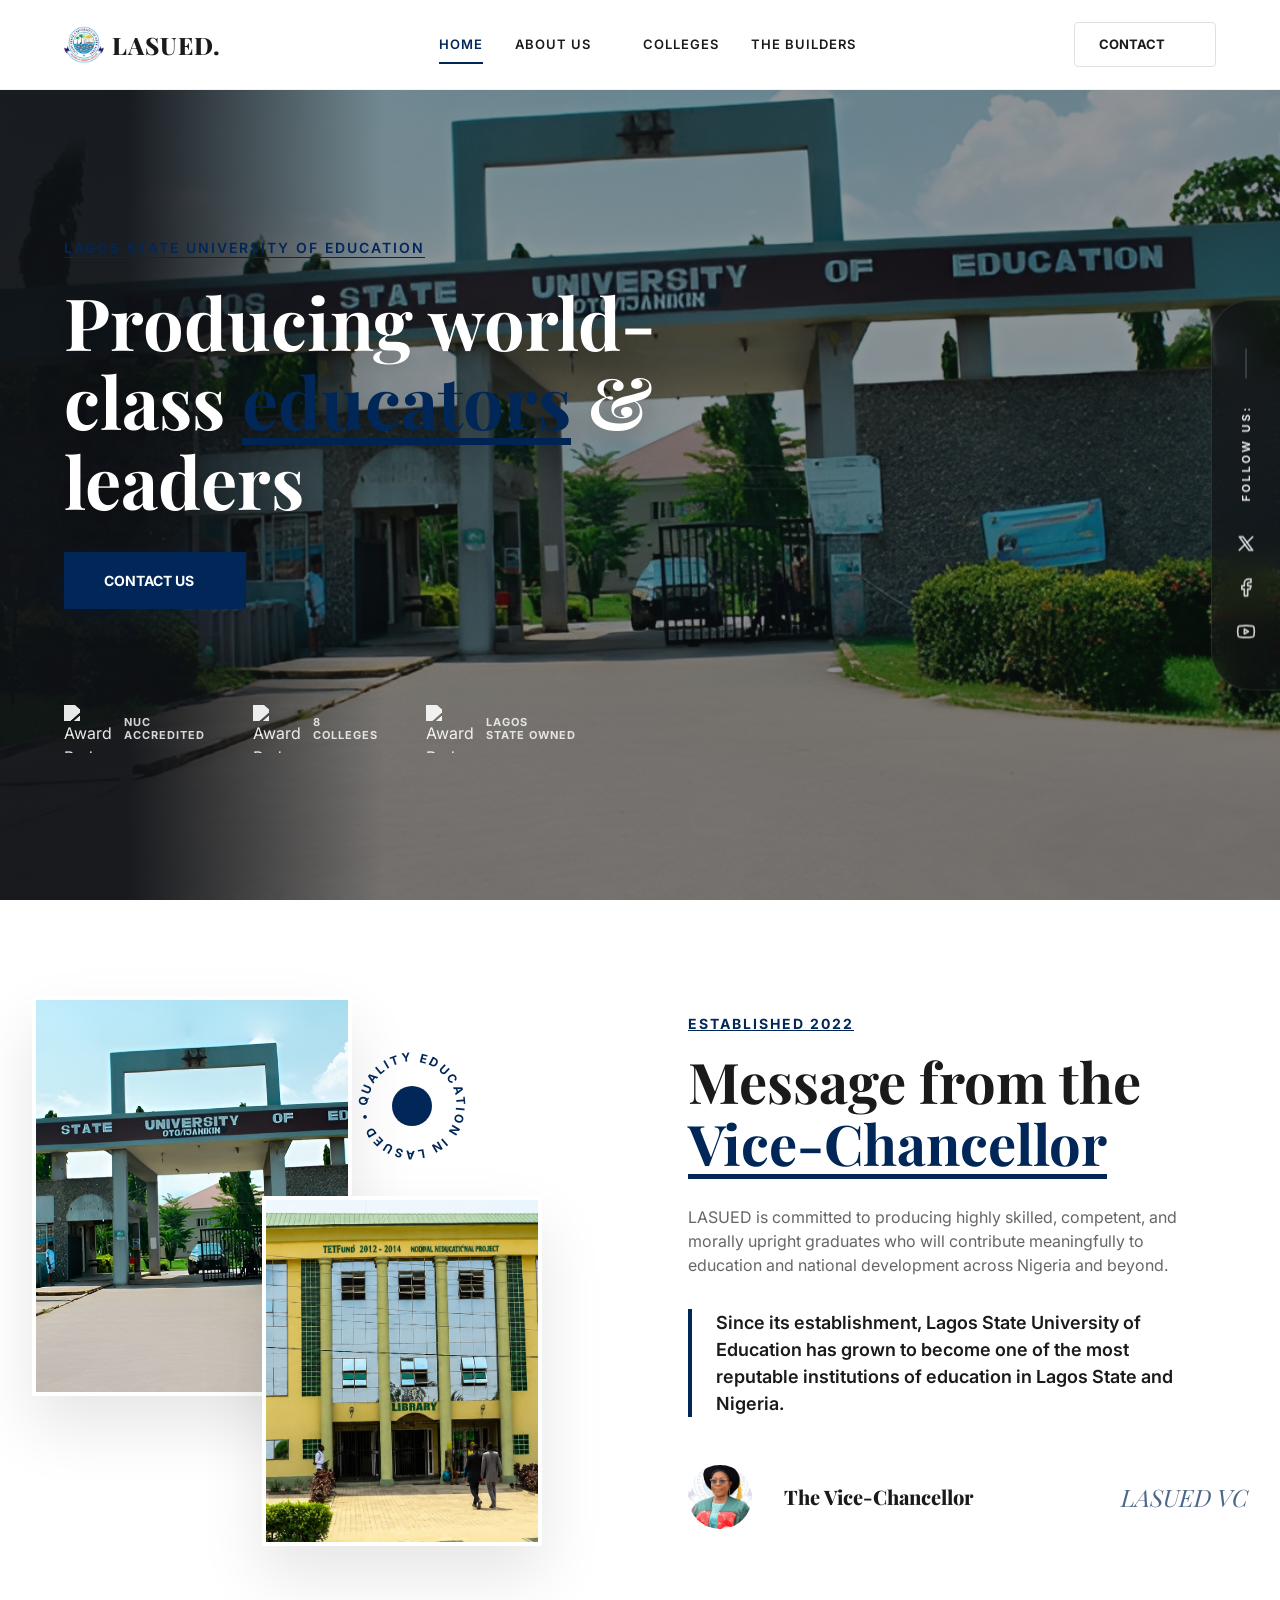
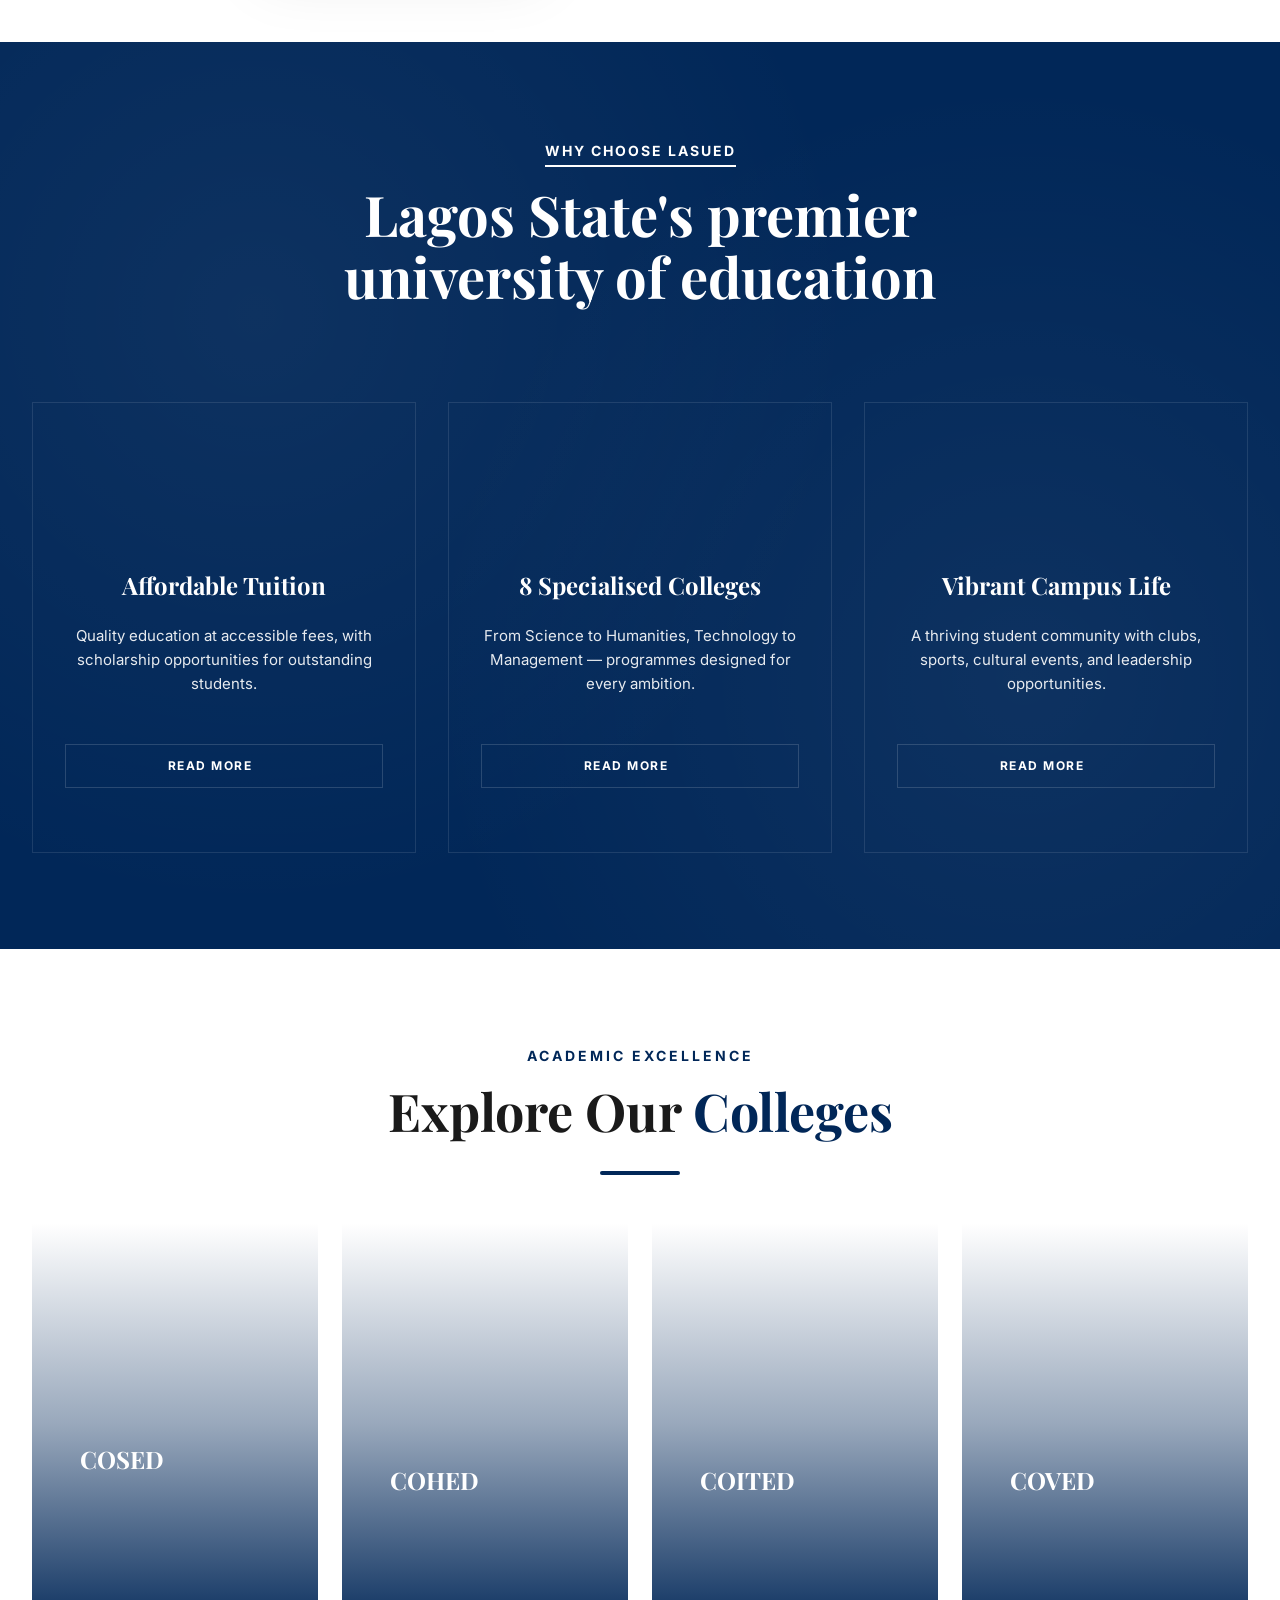
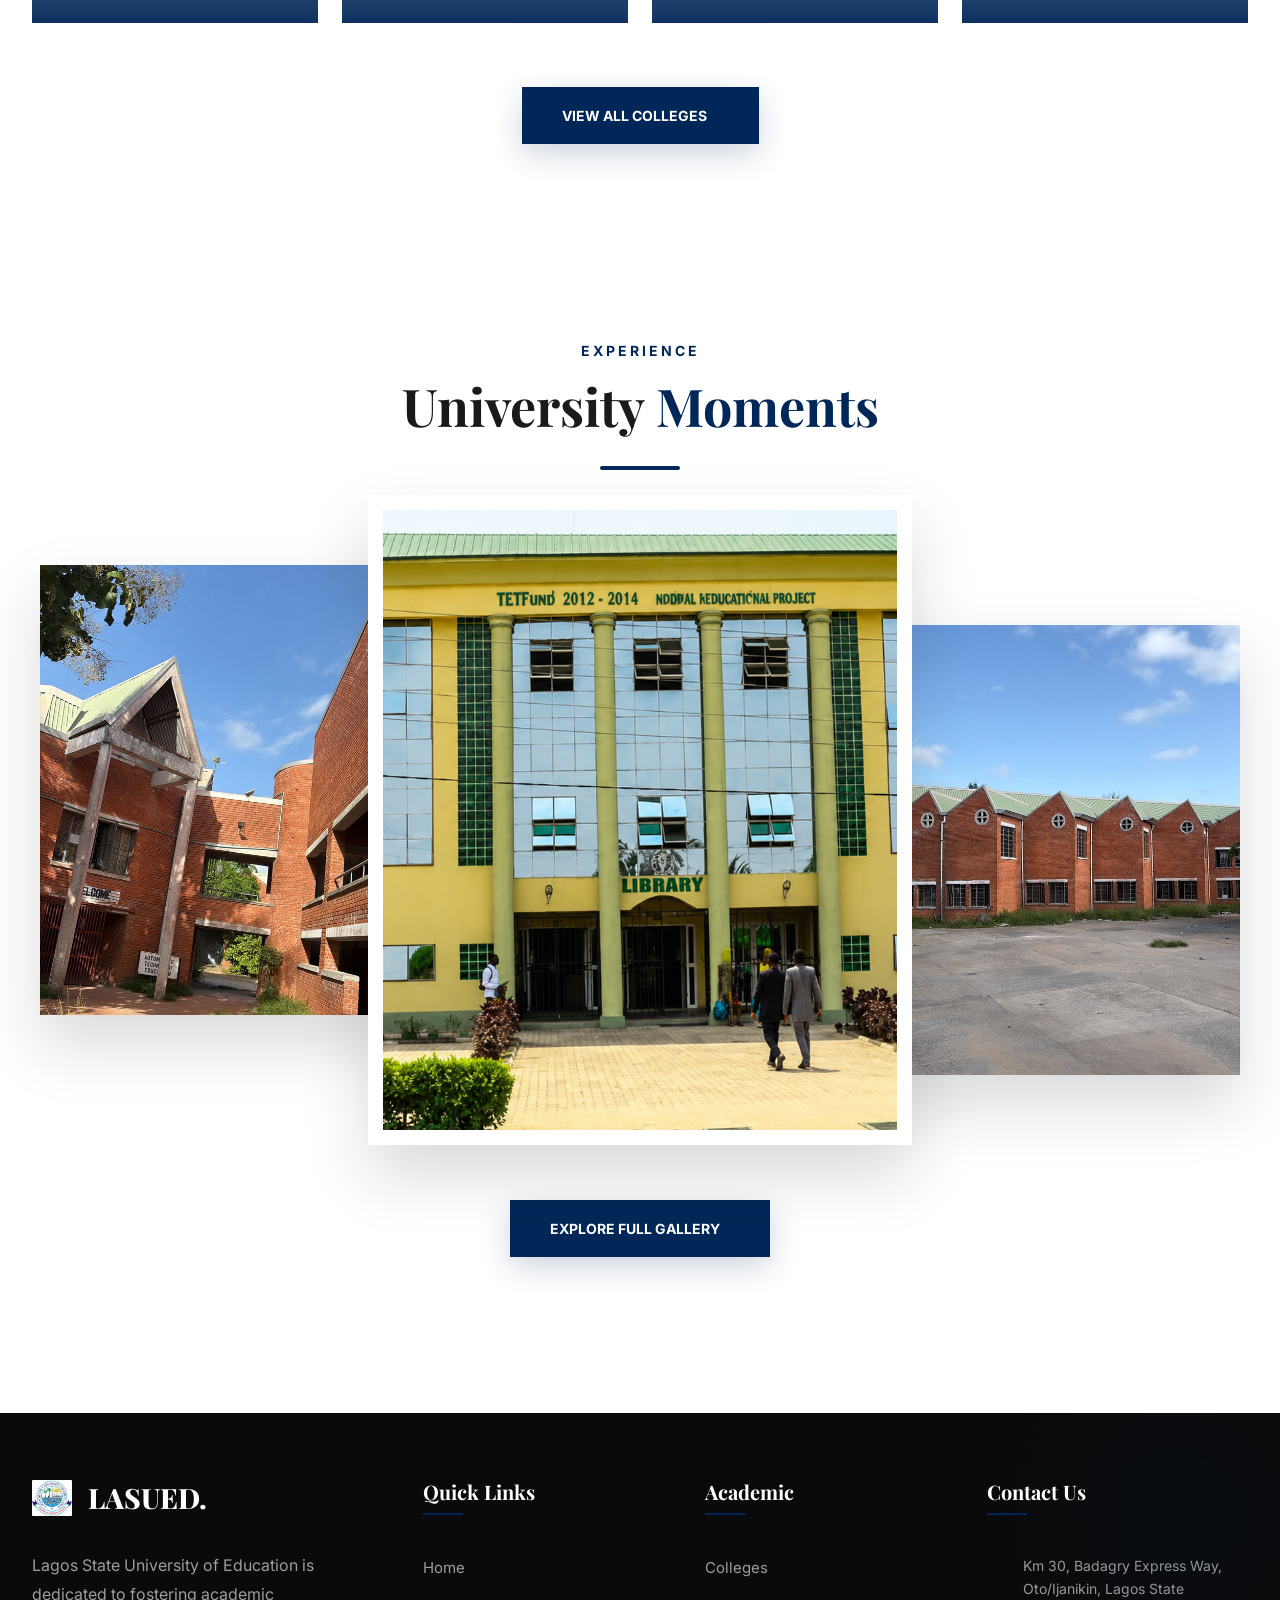
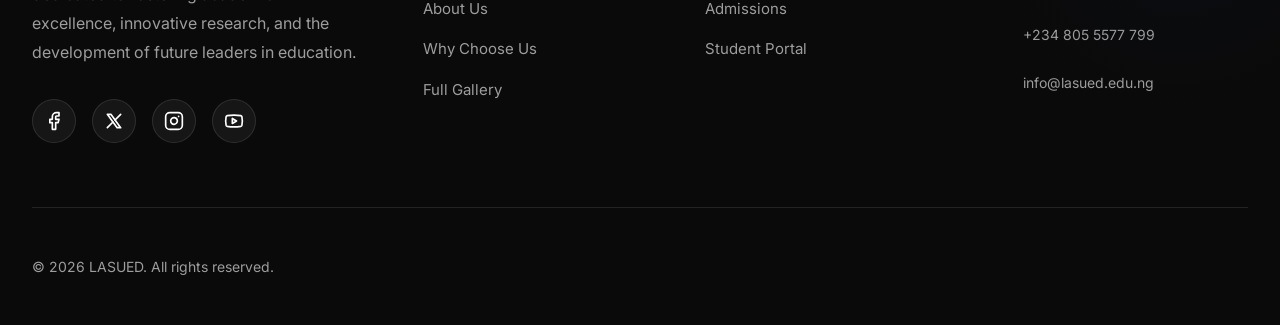
==== commit c2765698: "Final commit" ====
--- a/index.html
+++ b/index.html
@@ -17,16 +17,7 @@
 
     <header class="header">
         <div class="logo">
-            <svg class="logo-icon" viewBox="0 0 24 24" fill="none" stroke="currentColor" stroke-width="2"
-                stroke-linecap="round" stroke-linejoin="round">
-                <path d="M3 21h18" />
-                <path d="M3 7v1a3 3 0 0 0 6 0V7" />
-                <path d="M9 7v1a3 3 0 0 0 6 0V7" />
-                <path d="M15 7v1a3 3 0 0 0 6 0V7" />
-                <path d="M19 21v-4a2 2 0 0 1 2-2H3a2 2 0 0 1 2 2v4" />
-                <path d="M2 7h20" />
-                <path d="M12 2 7 7h10L12 2Z" />
-            </svg>
+            <img src="./assets/LasuedLogo.jpg" alt="LASUED Logo" class="logo-img">
             LASUED.
         </div>
 
@@ -346,16 +337,7 @@
                 <!-- Column 1: Brand -->
                 <div class="footer-col brand-col">
                     <div class="footer-logo">
-                        <svg class="logo-icon" viewBox="0 0 24 24" fill="none" stroke="currentColor" stroke-width="2"
-                            stroke-linecap="round" stroke-linejoin="round" aria-hidden="true">
-                            <path d="M3 21h18" />
-                            <path d="M3 7v1a3 3 0 0 0 6 0V7" />
-                            <path d="M9 7v1a3 3 0 0 0 6 0V7" />
-                            <path d="M15 7v1a3 3 0 0 0 6 0V7" />
-                            <path d="M19 21v-4a2 2 0 0 1 2-2H3a2 2 0 0 1 2 2v4" />
-                            <path d="M2 7h20" />
-                            <path d="M12 2 7 7h10L12 2Z" />
-                        </svg>
+                        <img src="./assets/LasuedLogo.jpg" alt="LASUED Logo" class="logo-img">
                         <span>LASUED.</span>
                     </div>
                     <p class="footer-description">
--- a/style.css
+++ b/style.css
@@ -107,12 +107,20 @@
     font-family: 'Playfair Display', serif;
     letter-spacing: 1px;
     color: var(--text-main);
-}
-
-.logo-icon {
-    width: 32px;
-    height: 32px;
+    transition: transform 0.3s ease;
+}
+
+.logo:hover {
+    transform: scale(1.05);
+}
+
+.logo-icon,
+.logo-img {
+    width: 40px;
+    height: 40px;
     color: var(--primary);
+    object-fit: contain;
+    border-radius: 4px;
 }
 
 .nav {
